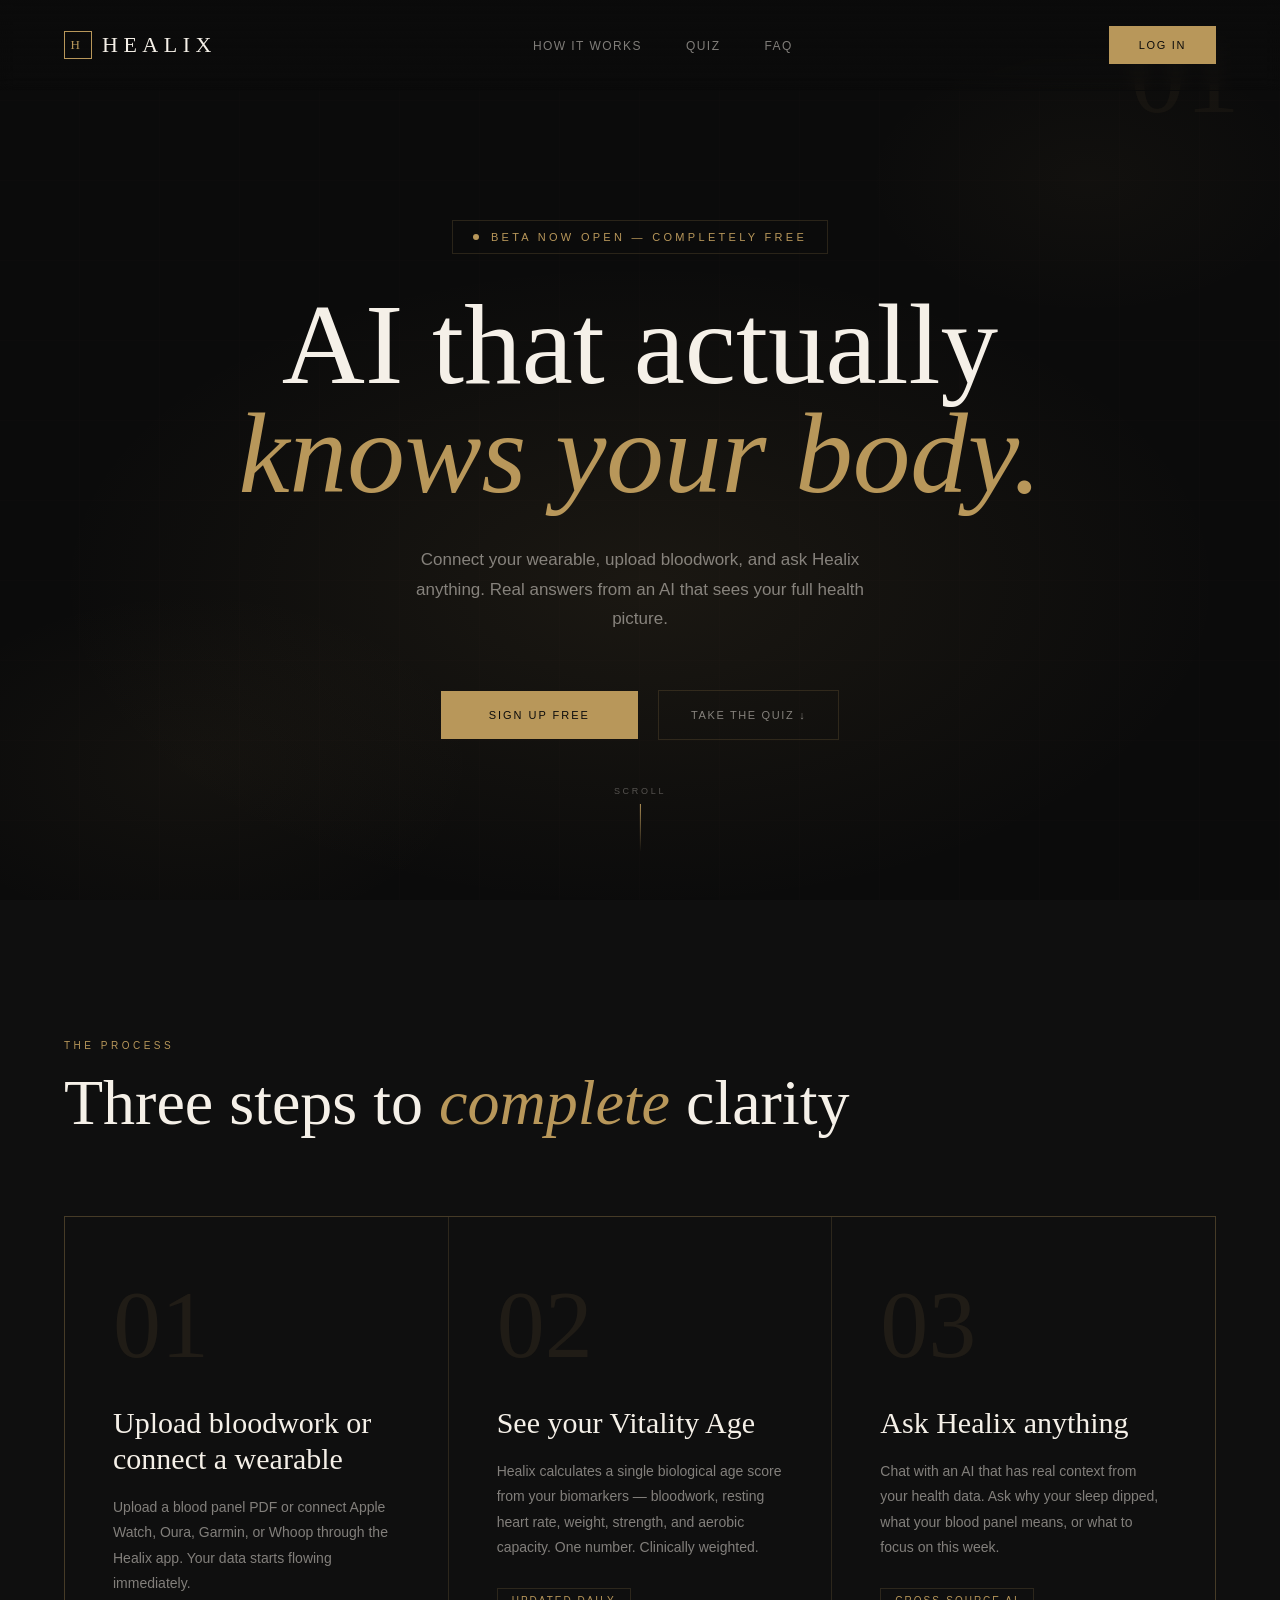
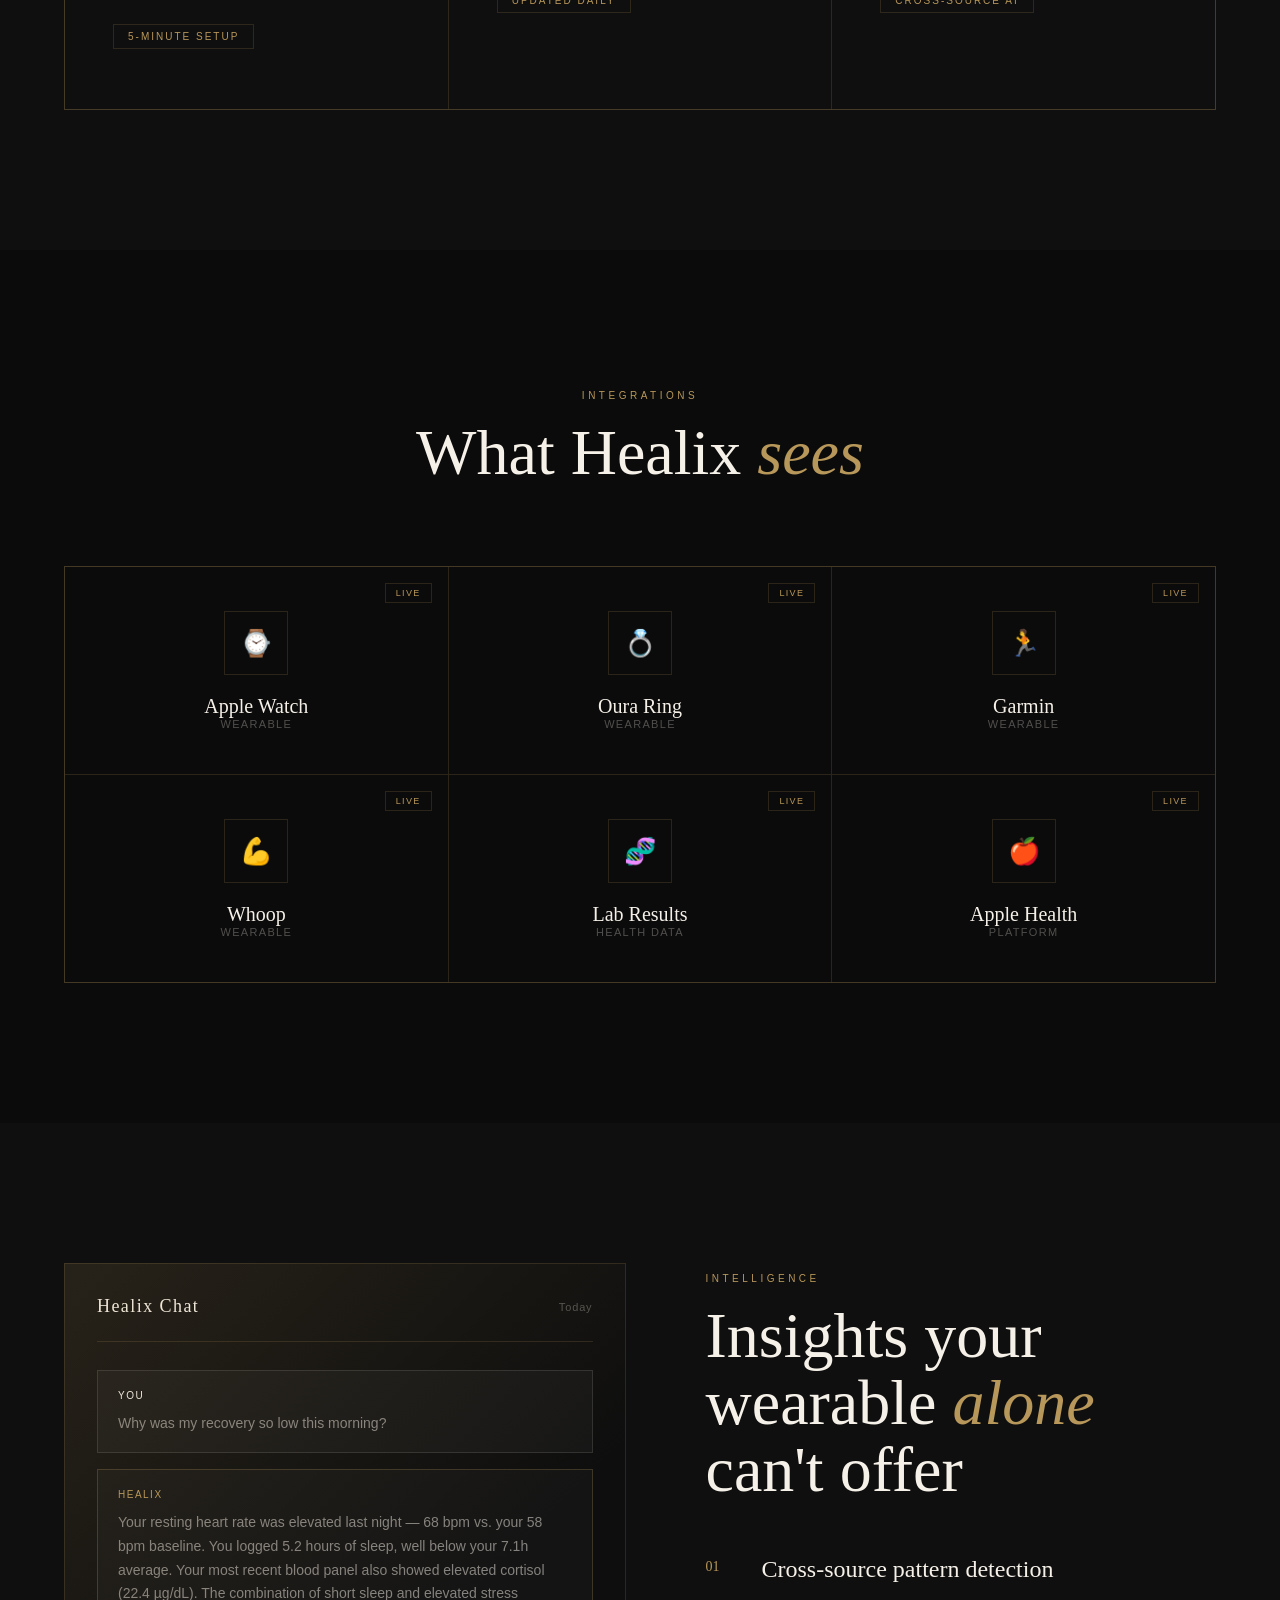
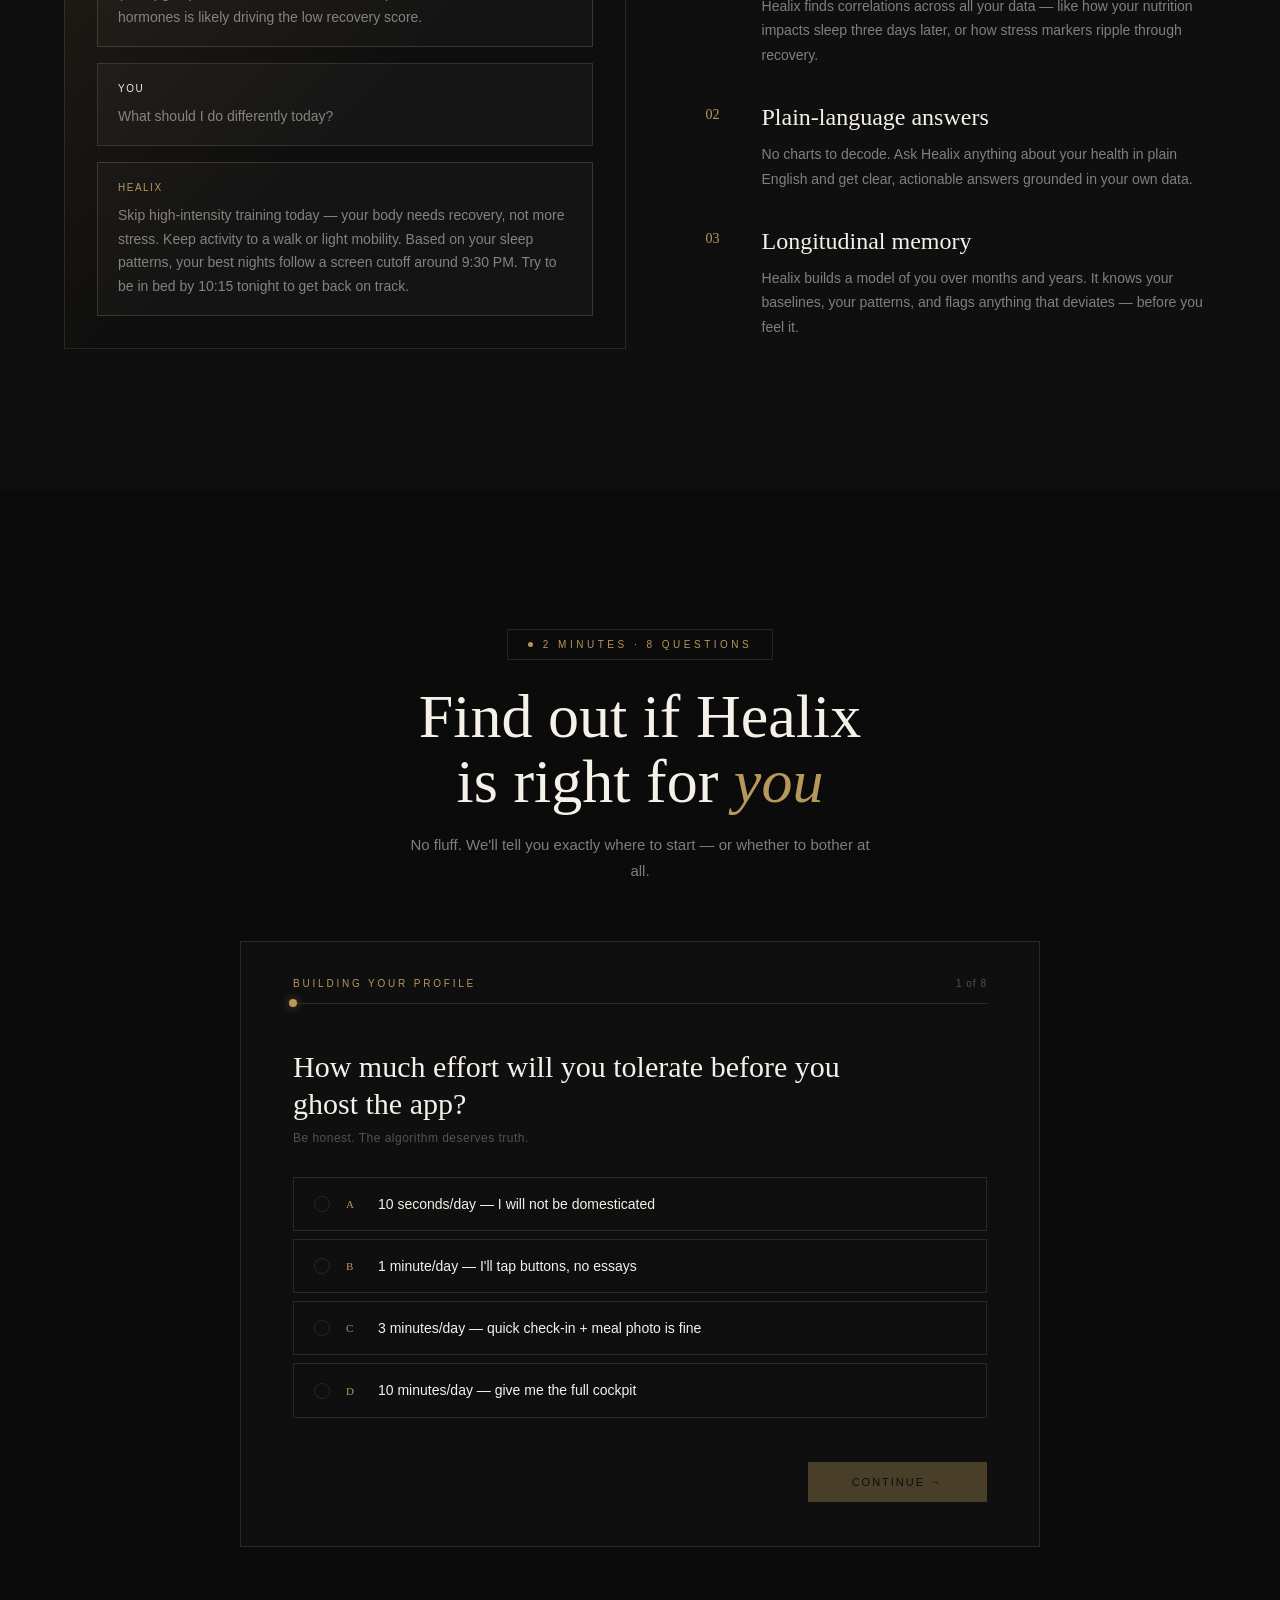
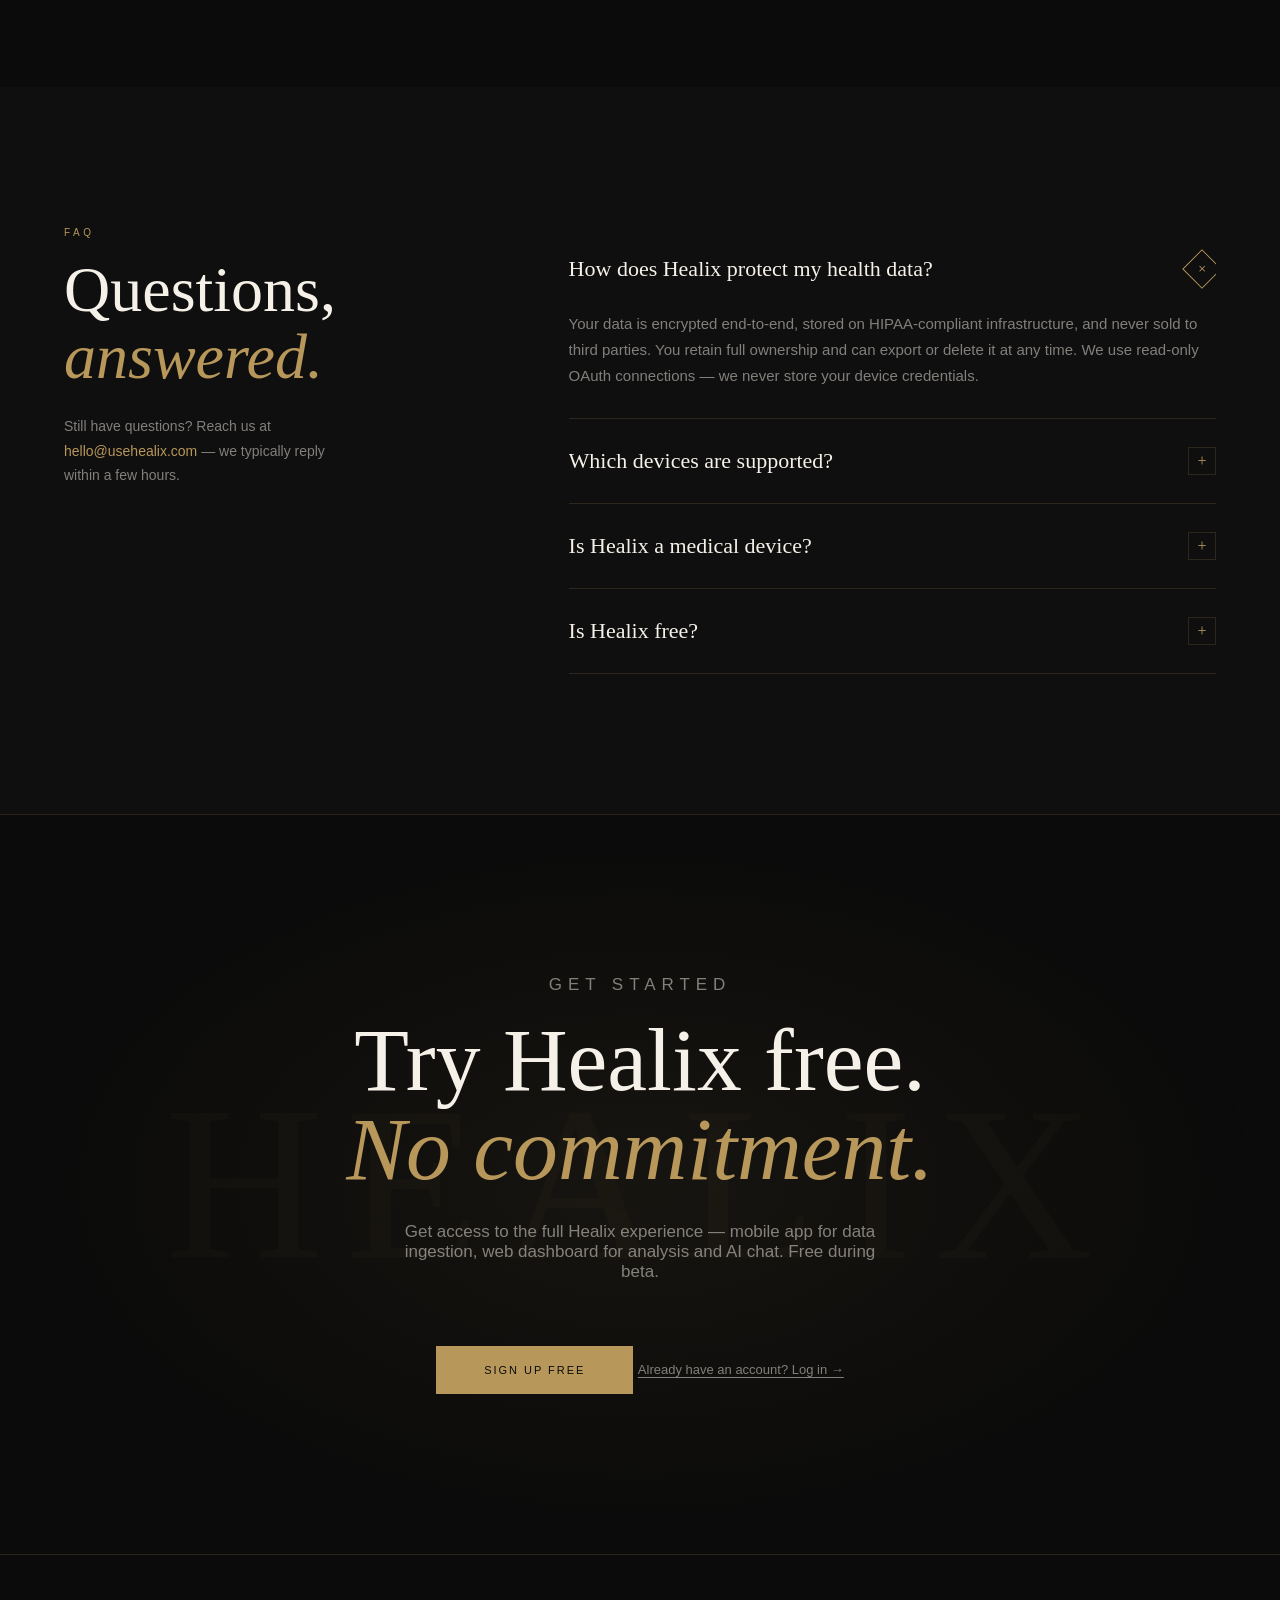
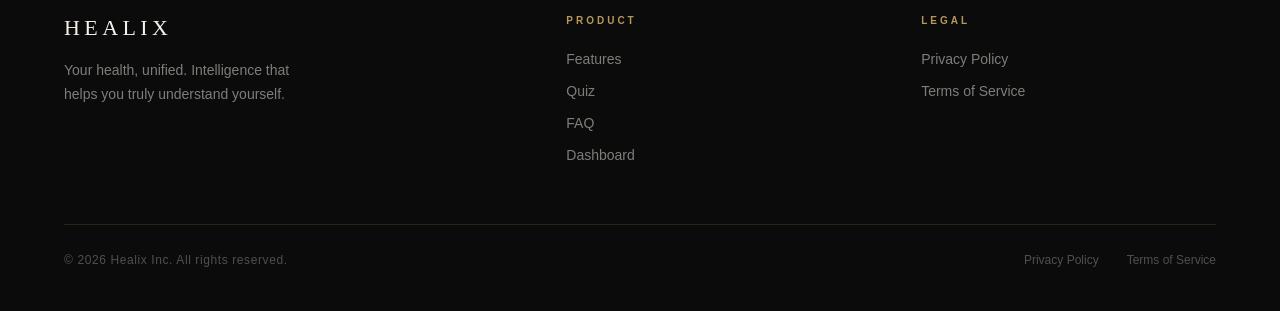
==== index.html @ 58780b15 "Add SEO infrastructure: meta tags, robots.txt, sitemap, structured data - robots.txt: allow public p" ====
<!DOCTYPE html>
<html lang="en">
<head>
<meta charset="UTF-8">
<meta name="viewport" content="width=device-width, initial-scale=1.0">
<meta http-equiv="Content-Security-Policy" content="default-src 'self'; script-src 'self' 'unsafe-inline'; style-src 'self' 'unsafe-inline' https://fonts.googleapis.com; font-src https://fonts.gstatic.com; connect-src https://mfjfcfuwjbhqgqmtmhwe.supabase.co https://nuihvxluxdpdjgkvtdih.supabase.co http://127.0.0.1:54321; img-src 'self' data:; frame-ancestors 'none';">
<title>Healix — Your Health, Unified</title>
<meta name="description" content="Healix connects your wearable data, bloodwork, meals, and fitness tests into one AI-powered dashboard. Track your biological age and get personalized health insights.">
<link rel="canonical" href="https://usehealix.com/">
<meta property="og:title" content="Healix — Your Health, Unified">
<meta property="og:description" content="Connect wearables, bloodwork, meals, and fitness into one AI-powered health dashboard. Track your biological age with Vitality Age.">
<meta property="og:url" content="https://usehealix.com/">
<meta property="og:type" content="website">
<meta property="og:site_name" content="Healix">
<meta name="twitter:card" content="summary_large_image">
<meta name="twitter:title" content="Healix — Your Health, Unified">
<meta name="twitter:description" content="Connect wearables, bloodwork, meals, and fitness into one AI-powered health dashboard.">
<meta name="theme-color" content="#B8975A">
<script type="application/ld+json">
{"@context":"https://schema.org","@type":"SoftwareApplication","name":"Healix","url":"https://usehealix.com","applicationCategory":"HealthApplication","description":"Health intelligence platform that connects wearable data, bloodwork, and meal logs into a unified AI-powered dashboard.","operatingSystem":"Web","offers":{"@type":"Offer","price":"0","priceCurrency":"USD"}}
</script>
<link href="https://fonts.googleapis.com/css2?family=Cormorant+Garamond:ital,wght@0,300;0,400;0,600;1,300;1,400;1,600&family=DM+Sans:opsz,wght@9..40,300;9..40,400;9..40,500&display=swap" rel="stylesheet">
<link rel="stylesheet" href="theme.css">
<style>
html { scroll-behavior: smooth; }
body { font-family: var(--B); background: var(--dark); color: var(--cream); overflow-x: hidden; }


nav {
  position: fixed; top: 0; left: 0; right: 0; z-index: 500;
  display: flex; align-items: center; justify-content: space-between;
  padding: 26px 64px;
  background: linear-gradient(to bottom, rgba(11,11,11,.97), transparent);
  backdrop-filter: blur(8px);
  border-bottom: 1px solid transparent;
  transition: border-color .4s;
}
nav.s { border-bottom-color: var(--gold-border); }
.logo {
  font-family: var(--F); font-size: 22px; font-weight: 300; letter-spacing: .25em;
  color: var(--cream); text-decoration: none; display: flex; align-items: center; gap: 10px;
}
.logo-mark { width: 28px; height: 28px; border: 1px solid var(--gold); display: grid; place-items: center; font-size: 13px; color: var(--gold); }
.nav-links { display: flex; gap: 44px; list-style: none; }
.nav-links a { font-size: 12px; letter-spacing: .12em; color: var(--cream-dim); text-decoration: none; text-transform: uppercase; transition: color .3s; position: relative; }
.nav-links a::after { content: ''; position: absolute; bottom: -4px; left: 0; right: 0; height: 1px; background: var(--gold); transform: scaleX(0); transition: transform .3s; transform-origin: left; }
.nav-links a:hover { color: var(--cream); }
.nav-links a:hover::after { transform: scaleX(1); }
.nav-cta { font-size: 11px; font-weight: 500; letter-spacing: .15em; text-transform: uppercase; color: var(--dark); background: var(--gold); padding: 13px 30px; border: none; cursor: pointer; transition: background .3s, transform .2s; text-decoration: none; }
.nav-cta:hover { background: var(--gold-light); transform: translateY(-1px); }
.nav-login { font-size: 11px; font-weight: 400; letter-spacing: .15em; text-transform: uppercase; color: var(--cream-dim); text-decoration: none; padding: 13px 20px; transition: color .3s; }
.nav-login:hover { color: var(--cream); }

/* HERO */
.hero { min-height: 100vh; display: grid; place-items: center; text-align: center; padding: 160px 60px 100px; position: relative; overflow: hidden; }
.hbg { position: absolute; inset: 0;
  background: radial-gradient(ellipse 70% 55% at 50% 65%, rgba(184,151,90,.09), transparent 65%),
    radial-gradient(ellipse 40% 35% at 15% 85%, rgba(184,151,90,.05), transparent 55%),
    radial-gradient(ellipse 35% 30% at 85% 20%, rgba(184,151,90,.04), transparent 50%); }
.hlines { position: absolute; inset: 0; opacity: .025;
  background: repeating-linear-gradient(0deg, transparent, transparent 79px, var(--gold) 80px),
    repeating-linear-gradient(90deg, transparent, transparent 79px, var(--gold) 80px); }
.hero-content { position: relative; z-index: 2; }
.eyebrow { display: inline-flex; align-items: center; gap: 12px; font-size: 11px; letter-spacing: .3em; text-transform: uppercase; color: var(--gold); margin-bottom: 36px; border: 1px solid var(--gold-border); padding: 10px 20px; opacity: 0; animation: fU .7s .1s forwards; }
.dot { width: 6px; height: 6px; border-radius: 50%; background: var(--gold); animation: lp 2s infinite; }
@keyframes lp { 0%,100% { box-shadow: 0 0 0 0 rgba(184,151,90,.6); } 50% { box-shadow: 0 0 0 5px rgba(184,151,90,0); } }
.hero h1 { font-family: var(--F); font-size: clamp(56px,9vw,116px); font-weight: 300; line-height: .95; margin-bottom: 36px; opacity: 0; animation: fU .9s .25s forwards; }
.hero h1 em { font-style: italic; color: var(--gold); }
.hero-sub { font-size: 17px; font-weight: 300; line-height: 1.75; color: var(--cream-dim); max-width: 500px; margin: 0 auto 56px; opacity: 0; animation: fU .9s .45s forwards; }
.hero-acts { display: flex; gap: 20px; align-items: center; justify-content: center; opacity: 0; animation: fU .9s .6s forwards; }
.btn-p { font-size: 11px; font-weight: 500; letter-spacing: .18em; text-transform: uppercase; background: var(--gold); color: var(--dark); padding: 18px 48px; border: none; cursor: pointer; transition: all .3s; text-decoration: none; }
.btn-p:hover { background: var(--gold-light); transform: translateY(-2px); box-shadow: 0 12px 40px var(--gold-glow); }
.btn-g { font-size: 11px; letter-spacing: .15em; text-transform: uppercase; color: var(--cream-dim); background: none; padding: 18px 32px; border: 1px solid var(--gold-border); cursor: pointer; transition: all .3s; text-decoration: none; }
.btn-g:hover { color: var(--cream); border-color: var(--neutral); }
.scroll-hint { position: absolute; bottom: 48px; left: 50%; transform: translateX(-50%); display: flex; flex-direction: column; align-items: center; gap: 8px; opacity: 0; animation: fadeIn 1s 1.4s forwards; }
.scroll-line { width: 1px; height: 48px; background: linear-gradient(to bottom, var(--gold), transparent); animation: sd 2s 1.5s infinite; }
.scroll-lbl { font-size: 9px; letter-spacing: .3em; text-transform: uppercase; color: var(--muted); }
@keyframes sd { 0% { transform: scaleY(0); transform-origin: top; } 50% { transform: scaleY(1); transform-origin: top; } 51% { transform: scaleY(1); transform-origin: bottom; } 100% { transform: scaleY(0); transform-origin: bottom; } }

/* SHARED */
.wrap { max-width: 1160px; margin: 0 auto; }
.sl { font-size: 10px; letter-spacing: .35em; text-transform: uppercase; color: var(--gold); margin-bottom: 18px; }
.st { font-family: var(--F); font-size: clamp(36px,5vw,66px); font-weight: 300; line-height: 1.05; }
.st em { font-style: italic; color: var(--gold); }

/* HOW */
.how { padding: 140px 64px; background: var(--dark-2); }
.steps { display: grid; grid-template-columns: repeat(3,1fr); gap: 1px; background: var(--gold-border); border: 1px solid var(--gold-border); margin-top: 80px; }
.sc { background: var(--dark-2); padding: 60px 48px; position: relative; overflow: hidden; transition: background .4s; }
.sc:hover { background: var(--dark-3); }
.sc::after { content: ''; position: absolute; inset: 0; background: linear-gradient(135deg, var(--gold-faint), transparent); opacity: 0; transition: opacity .4s; }
.sc:hover::after { opacity: 1; }
.si { font-family: var(--F); font-size: 96px; font-weight: 300; color: rgba(184,151,90,.1); line-height: 1; margin-bottom: 32px; }
.sc h3 { font-family: var(--F); font-size: 30px; font-weight: 400; margin-bottom: 18px; line-height: 1.2; }
.sc p { font-size: 14px; line-height: 1.8; color: var(--cream-dim); }
.sc-tag { display: inline-block; margin-top: 28px; font-size: 10px; letter-spacing: .2em; text-transform: uppercase; color: var(--gold); border: 1px solid var(--gold-border); padding: 6px 14px; }

/* INTEGRATIONS */
.integ { padding: 140px 64px; }
.integ-head { text-align: center; margin-bottom: 80px; }
.integ-grid { display: grid; grid-template-columns: repeat(3,1fr); gap: 1px; background: var(--gold-border); border: 1px solid var(--gold-border); }
.ic { background: var(--dark); padding: 44px 36px; display: flex; flex-direction: column; align-items: center; gap: 20px; text-align: center; transition: background .35s; position: relative; }
.ic:hover { background: var(--dark-3); }
.ic-icon { width: 64px; height: 64px; border: 1px solid var(--gold-border); display: grid; place-items: center; font-size: 26px; transition: border-color .3s, background .3s; }
.ic:hover .ic-icon { border-color: var(--gold); background: var(--gold-faint); }
.ic-name { font-family: var(--F); font-size: 20px; font-weight: 400; }
.ic-type { font-size: 11px; letter-spacing: .12em; text-transform: uppercase; color: var(--muted); }
.ic-badge { position: absolute; top: 16px; right: 16px; font-size: 9px; letter-spacing: .15em; text-transform: uppercase; padding: 4px 10px; border: 1px solid var(--gold-border); color: var(--gold); }

/* INSIGHTS */
.ins { padding: 140px 64px; background: var(--dark-2); }
.ins-layout { display: grid; grid-template-columns: 1.1fr 1fr; gap: 80px; align-items: center; }
.mockup { background: #0E0E0E; border: 1px solid var(--gold-border); padding: 32px; position: relative; }
.mockup::before { content: ''; position: absolute; inset: -1px; background: linear-gradient(135deg, rgba(184,151,90,.15), transparent 60%); pointer-events: none; }
.m-top { display: flex; align-items: center; justify-content: space-between; padding-bottom: 24px; border-bottom: 1px solid var(--gold-border); margin-bottom: 28px; }
.m-title { font-family: var(--F); font-size: 18px; font-weight: 300; letter-spacing: .08em; }
.m-date { font-size: 11px; color: var(--muted); letter-spacing: .08em; }

/* Chat preview styles */
.chat-preview { display: flex; flex-direction: column; gap: 16px; }
.chat-preview-msg { padding: 16px 20px; font-size: 14px; line-height: 1.7; color: var(--cream-dim); border: 1px solid var(--gold-border); }
.chat-preview-user { background: rgba(255,255,255,.03); border-color: rgba(245,240,232,.12); }
.chat-preview-user .chat-preview-label { font-size: 10px; letter-spacing: .15em; text-transform: uppercase; color: var(--cream); margin-bottom: 8px; font-weight: 500; }
.chat-preview-ai { background: var(--dark-3); border-color: rgba(184,151,90,.25); }
.chat-preview-ai .chat-preview-label { font-size: 10px; letter-spacing: .15em; text-transform: uppercase; color: var(--gold); margin-bottom: 8px; font-weight: 500; }

.feats { margin-top: 52px; display: flex; flex-direction: column; gap: 36px; }
.feat { display: flex; gap: 28px; }
.feat-n { font-family: var(--F); font-size: 14px; color: var(--gold); padding-top: 4px; flex-shrink: 0; width: 28px; }
.feat h4 { font-family: var(--F); font-size: 24px; font-weight: 400; margin-bottom: 10px; line-height: 1.2; }
.feat p { font-size: 14px; line-height: 1.75; color: var(--cream-dim); }

/* FAQ */
.faq { padding: 140px 64px; background: var(--dark-2); }
.faq-layout { display: grid; grid-template-columns: 1fr 1.6fr; gap: 100px; align-items: start; }
.faq-sticky { position: sticky; top: 120px; }
.faq-list { display: flex; flex-direction: column; }
.fi { border-bottom: 1px solid var(--gold-border); overflow: hidden; }
.fq { width: 100%; background: none; border: none; padding: 28px 0; display: flex; align-items: center; justify-content: space-between; gap: 20px; font-family: var(--F); font-size: 22px; font-weight: 400; color: var(--cream); text-align: left; cursor: pointer; transition: color .3s; }
.fq:hover { color: var(--gold-light); }
.ficon { width: 28px; height: 28px; border: 1px solid var(--gold-border); display: grid; place-items: center; font-size: 16px; color: var(--gold); flex-shrink: 0; transition: transform .35s, border-color .3s; }
.fi.open .ficon { transform: rotate(45deg); border-color: var(--gold); }
.fa { max-height: 0; overflow: hidden; transition: max-height .4s ease, padding .3s; font-size: 15px; line-height: 1.75; color: var(--cream-dim); }
.fi.open .fa { max-height: 300px; padding-bottom: 28px; }

/* CTA */
.cta { padding: 160px 64px; text-align: center; position: relative; overflow: hidden; border-top: 1px solid var(--gold-border); }
.cta::before { content: ''; position: absolute; inset: 0; background: radial-gradient(ellipse 70% 70% at 50% 50%, rgba(184,151,90,.07), transparent 70%); }
.cta::after { content: 'HEALIX'; position: absolute; top: 50%; left: 50%; transform: translate(-50%,-50%); font-family: var(--F); font-size: 220px; font-weight: 300; color: rgba(184,151,90,.03); letter-spacing: .1em; pointer-events: none; white-space: nowrap; }
.cta-in { position: relative; z-index: 1; }
.cta h2 { font-family: var(--F); font-size: clamp(48px,7vw,96px); font-weight: 300; line-height: 1.0; margin-bottom: 28px; }
.cta h2 em { font-style: italic; color: var(--gold); }
.cta p { font-size: 17px; color: var(--cream-dim); margin-bottom: 56px; max-width: 480px; margin-left: auto; margin-right: auto; }
.cta-in input { flex: 1; padding: 18px 24px; background: rgba(255,255,255,.05); border: 1px solid var(--gold-border); border-right: none; color: var(--cream); font-family: var(--B); font-size: 14px; outline: none; transition: border-color .3s; }
.cta-in input::placeholder { color: var(--muted); }
.cta-in input:focus { border-color: var(--gold); }
.cta-secondary { display: inline-block; margin-top: 24px; font-size: 13px; color: var(--cream-dim); text-decoration: underline; text-underline-offset: 3px; transition: color .3s; }
.cta-secondary:hover { color: var(--cream); }

/* FOOTER */
footer { border-top: 1px solid var(--gold-border); padding: 60px 64px 44px; }
.ft { display: grid; grid-template-columns: 1.5fr 1fr 1fr; gap: 60px; margin-bottom: 60px; }
.fb-logo { font-family: var(--F); font-size: 22px; font-weight: 300; letter-spacing: .2em; color: var(--cream); margin-bottom: 18px; }
.fb-tag { font-size: 14px; color: var(--cream-dim); line-height: 1.7; max-width: 240px; }
.fc h5 { font-size: 10px; letter-spacing: .3em; text-transform: uppercase; color: var(--gold); margin-bottom: 24px; }
.fc ul { list-style: none; display: flex; flex-direction: column; gap: 14px; }
.fc a { font-size: 14px; color: var(--cream-dim); text-decoration: none; transition: color .3s; }
.fc a:hover { color: var(--cream); }
.fb-bot { display: flex; justify-content: space-between; align-items: center; border-top: 1px solid var(--gold-border); padding-top: 28px; }
.fb-copy { font-size: 12px; color: var(--muted); letter-spacing: .05em; }
.fb-legal { display: flex; gap: 28px; }
.fb-legal a { font-size: 12px; color: var(--muted); text-decoration: none; transition: color .3s; }
.fb-legal a:hover { color: var(--cream-dim); }

/* ANIMATIONS */
@keyframes fU { from { opacity: 0; transform: translateY(28px); } to { opacity: 1; transform: translateY(0); } }
@keyframes fadeIn { from { opacity: 0; } to { opacity: 1; } }
.reveal { opacity: 1; transform: translateY(0); transition: opacity .85s cubic-bezier(.16,1,.3,1), transform .85s cubic-bezier(.16,1,.3,1); }
.reveal.v { opacity: 1; transform: translateY(0); }
.d1 { transition-delay: .1s; }
.d2 { transition-delay: .2s; }
.d3 { transition-delay: .3s; }

/* QUIZ */
#healix-quiz { width: 100%; font-family: var(--B); }
.hq-header { text-align: center; margin-bottom: 56px; }
.hq-eyebrow { display: inline-flex; align-items: center; gap: 10px; font-size: 10px; letter-spacing: .35em; text-transform: uppercase; color: var(--gold); border: 1px solid var(--gold-border); padding: 9px 20px; margin-bottom: 24px; }
.hq-dot { width: 5px; height: 5px; border-radius: 50%; background: var(--gold); animation: hqdot 2s infinite; }
@keyframes hqdot { 0%,100% { box-shadow: 0 0 0 0 rgba(184,151,90,.6); } 50% { box-shadow: 0 0 0 5px rgba(184,151,90,0); } }
.hq-title { font-family: var(--F); font-size: clamp(36px,5.5vw,62px); font-weight: 300; line-height: 1.05; margin-bottom: 18px; }
.hq-title em { font-style: italic; color: var(--gold); }
.hq-sub { font-size: 15px; font-weight: 300; line-height: 1.75; color: var(--cream-dim); max-width: 460px; margin: 0 auto; }
.hq-card { background: var(--dark-2); border: 1px solid var(--gold-border); }
.hq-card::before { display: none; }
.hq-progress-wrap { padding: 36px 52px 0; position: relative; z-index: 10; }
.hq-progress-meta { display: flex; justify-content: space-between; margin-bottom: 14px; }
.hq-progress-label { font-size: 10px; letter-spacing: .28em; text-transform: uppercase; color: var(--gold); }
.hq-progress-frac { font-size: 10px; letter-spacing: .1em; color: var(--muted); font-variant-numeric: tabular-nums; }
.hq-bar-track { height: 1px; background: var(--gold-border); position: relative; }
.hq-bar-fill { position: absolute; top: 0; left: 0; bottom: 0; background: linear-gradient(to right, var(--gold), var(--gold-light)); transition: width .5s cubic-bezier(.4,0,.2,1); width: 0%; }
.hq-bar-pip { position: absolute; top: 50%; width: 8px; height: 8px; border-radius: 50%; background: var(--gold); transform: translate(-50%,-50%); transition: left .5s cubic-bezier(.4,0,.2,1); left: 0%; box-shadow: 0 0 10px rgba(184,151,90,.55); }
.hq-pane { display: none; padding: 44px 52px 36px; }
.hq-pane.hq-active { display: block; }
.hq-pane.hq-visible { opacity: 1; transform: translateX(0); }
.hq-q-ghost { position: absolute; top: 20px; right: 40px; font-family: var(--F); font-size: 110px; font-weight: 300; color: rgba(184,151,90,.055); line-height: 1; pointer-events: none; user-select: none; }
.hq-q-text { font-family: var(--F); font-size: clamp(22px,3.2vw,30px); font-weight: 300; line-height: 1.25; margin-bottom: 8px; padding-right: 80px; }
.hq-q-hint { font-size: 12px; color: var(--muted); letter-spacing: .04em; margin-bottom: 32px; }
.hq-choices { display: flex; flex-direction: column; gap: 8px; }
.hq-choice { background: none; border: 1px solid var(--gold-border); color: var(--cream); font-family: var(--B); padding: 16px 20px; cursor: pointer; text-align: left; transition: border-color .22s, background .22s, transform .18s; display: flex; align-items: center; gap: 16px; width: 100%; position: relative; z-index: 10; }
.hq-choice:hover { border-color: rgba(184,151,90,.45); background: var(--gold-faint); transform: translateX(3px); }
.hq-choice.hq-sel { border-color: var(--gold); background: rgba(184,151,90,.11); }
.hq-choice.hq-sel .hq-bullet { background: var(--gold); border-color: var(--gold); }
.hq-choice.hq-sel .hq-bullet::after { opacity: 1; }
.hq-bullet { width: 16px; height: 16px; border: 1px solid var(--gold-border); border-radius: 50%; flex-shrink: 0; position: relative; transition: background .2s, border-color .2s; }
.hq-bullet::after { content: ''; position: absolute; inset: 3px; border-radius: 50%; background: var(--dark-2); opacity: 0; transition: opacity .2s; }
.hq-choice-key { font-size: 11px; letter-spacing: .12em; color: var(--gold); flex-shrink: 0; width: 16px; font-family: var(--F); }
.hq-choice-text { font-size: 14px; line-height: 1.45; }
.hq-choices-multi { display: grid; grid-template-columns: 1fr 1fr; gap: 8px; }
.hq-choice-multi { background: none; border: 1px solid var(--gold-border); color: var(--cream); font-family: var(--B); padding: 15px 18px; cursor: pointer; text-align: left; transition: border-color .22s, background .22s; display: flex; align-items: center; gap: 12px; width: 100%; position: relative; z-index: 10; }
.hq-choice-multi:hover { border-color: rgba(184,151,90,.45); background: var(--gold-faint); }
.hq-choice-multi.hq-sel { border-color: var(--gold); background: rgba(184,151,90,.11); }
.hq-choice-multi.hq-sel .hq-checkbox { background: var(--gold); border-color: var(--gold); }
.hq-choice-multi.hq-sel .hq-checkbox::after { opacity: 1; }
.hq-checkbox { width: 15px; height: 15px; border: 1px solid var(--gold-border); flex-shrink: 0; position: relative; transition: background .2s, border-color .2s; }
.hq-checkbox::after { content: '✓'; position: absolute; inset: 0; display: grid; place-items: center; font-size: 9px; color: var(--dark); opacity: 0; transition: opacity .2s; }
.hq-choice-multi-text { font-size: 13px; line-height: 1.4; }
.hq-nav { display: flex; align-items: center; justify-content: space-between; padding: 8px 52px 44px; position: relative; z-index: 10; }
.hq-btn-back { background: none; border: 1px solid var(--gold-border); color: var(--muted); font-family: var(--B); font-size: 11px; letter-spacing: .15em; text-transform: uppercase; padding: 12px 24px; cursor: pointer; transition: border-color .22s, color .22s; }
.hq-btn-back:hover { border-color: rgba(245,240,232,.3); color: var(--cream-dim); }
.hq-btn-back:disabled { opacity: 0; pointer-events: none; }
.hq-btn-next { background: var(--gold); border: none; color: var(--dark); font-family: var(--B); font-size: 11px; font-weight: 500; letter-spacing: .18em; text-transform: uppercase; padding: 14px 44px; cursor: pointer; transition: background .22s, transform .18s, box-shadow .22s, opacity .22s; opacity: .35; }
.hq-btn-next.hq-ready { opacity: 1; }
.hq-btn-next.hq-ready:hover { background: var(--gold-light); transform: translateY(-1px); box-shadow: 0 10px 32px rgba(184,151,90,.28); }
#hq-result { display: none; padding: 56px 52px 60px; position: relative; z-index: 2; animation: hqfadeup .55s ease forwards; }
@keyframes hqfadeup { from { opacity:0; transform:translateY(20px); } to { opacity:1; transform:translateY(0); } }
.hq-result-tag { font-size: 10px; letter-spacing: .35em; text-transform: uppercase; color: var(--gold); display: block; margin-bottom: 28px; }
.hq-plan-badge { display: inline-flex; align-items: center; gap: 10px; border: 1px solid var(--gold-border); padding: 10px 22px; margin-bottom: 32px; }
.hq-plan-badge-dot { width: 6px; height: 6px; border-radius: 50%; background: var(--gold); }
.hq-plan-badge-text { font-size: 11px; letter-spacing: .2em; text-transform: uppercase; color: var(--gold); }
.hq-summary-title { font-family: var(--F); font-size: clamp(28px,4vw,44px); font-weight: 300; line-height: 1.1; margin-bottom: 20px; }
.hq-summary-title em { font-style: italic; color: var(--gold); }
.hq-summary-body { font-size: 15px; line-height: 1.85; color: var(--cream-dim); max-width: 580px; margin-bottom: 40px; }
.hq-summary-body strong { color: var(--cream); font-weight: 500; }
.hq-chips { display: flex; flex-wrap: wrap; gap: 8px; margin-bottom: 44px; }
.hq-chip { font-size: 11px; letter-spacing: .1em; text-transform: uppercase; border: 1px solid var(--gold-border); padding: 7px 14px; color: var(--cream-dim); }
.hq-chip span { color: var(--gold); margin-right: 6px; }
.hq-divider { border: none; border-top: 1px solid var(--gold-border); margin-bottom: 40px; }
.hq-rec { background: var(--dark-3); border: 1px solid var(--gold-border); padding: 36px 40px; margin-bottom: 12px; }
.hq-rec.hq-rec-featured { border-color: var(--gold); }
.hq-rec-tier { font-size: 10px; letter-spacing: .3em; text-transform: uppercase; color: var(--gold); margin-bottom: 10px; }
.hq-rec-headline { font-family: var(--F); font-size: 26px; font-weight: 300; margin-bottom: 10px; line-height: 1.2; }
.hq-rec-desc { font-size: 14px; line-height: 1.75; color: var(--cream-dim); margin-bottom: 28px; }
.hq-cta-btn { display: block; text-align: center; background: var(--gold); color: var(--dark); font-family: var(--B); font-size: 11px; font-weight: 500; letter-spacing: .18em; text-transform: uppercase; padding: 17px 52px; text-decoration: none; border: none; cursor: pointer; transition: background .22s, transform .18s, box-shadow .22s; }
.hq-cta-btn:hover { background: var(--gold-light); transform: translateY(-1px); box-shadow: 0 10px 36px var(--gold-glow); }
.hq-result-actions { margin-top: 32px; display: flex; flex-direction: column; align-items: center; gap: 16px; }
.hq-retry-btn { background: none; border: none; font-family: var(--B); font-size: 12px; color: var(--muted); text-decoration: underline; text-underline-offset: 3px; cursor: pointer; transition: color .2s; }
.hq-retry-btn:hover { color: var(--cream-dim); }
.quiz-section { padding: 140px 64px; background: var(--dark); }
.quiz-section .wrap { max-width: 800px; }
@media (max-width: 768px) {
  /* NAV */
  nav { padding: 20px 24px; }
  .nav-links { display: none; }

  /* HERO */
  .hero { padding: 120px 24px 80px; }

  /* HOW */
  .how { padding: 80px 24px; }
  .steps { grid-template-columns: 1fr; }
  .sc { padding: 40px 28px; }

  /* INTEGRATIONS */
  .integ { padding: 80px 24px; }
  .integ-grid { grid-template-columns: 1fr 1fr; }
  .ic { padding: 28px 20px; }

  /* INSIGHTS */
  .ins { padding: 80px 24px; }
  .ins-layout { grid-template-columns: 1fr; gap: 48px; }

  /* FAQ */
  .faq { padding: 80px 24px; }
  .faq-layout { grid-template-columns: 1fr; gap: 48px; }
  .faq-sticky { position: static; }

  /* CTA */
  .cta { padding: 100px 24px; }
  .cta-in input { border-right: 1px solid var(--gold-border); border-bottom: none; }
  .cta::after { font-size: 80px; }

  /* FOOTER */
  footer { padding: 48px 24px 32px; }
  .ft { grid-template-columns: 1fr; gap: 36px; }
  .fb-bot { flex-direction: column; gap: 16px; text-align: center; }
  .fb-legal { flex-wrap: wrap; justify-content: center; }

  /* QUIZ */
  .quiz-section { padding: 80px 24px; }
  .hq-progress-wrap, .hq-pane, .hq-nav, #hq-result { padding-left: 24px; padding-right: 24px; }
  .hq-choices-multi { grid-template-columns: 1fr; }
  .hq-q-text { padding-right: 0; }
  .hq-q-ghost { display: none; }
  .hq-rec { padding: 28px 24px; }
}

@media (max-width: 400px) {
  .integ-grid { grid-template-columns: 1fr; }
}
</style>
</head>
<body>


<nav id="nav">
  <a href="#" class="logo"><div class="logo-mark">H</div>HEALIX</a>
  <ul class="nav-links">
    <li><a href="#how">How it works</a></li>
    <li><a href="#quiz">Quiz</a></li>
    <li><a href="#faq">FAQ</a></li>
  </ul>
  <a href="login.html" class="nav-cta">Log In</a>
</nav>

<!-- HERO -->
<section class="hero">
  <div class="hbg"></div>
  <div class="hlines"></div>
  <div class="hero-content">
    <div class="eyebrow"><span class="dot"></span> Beta now open — completely free</div>
    <h1>AI that actually<br><em>knows your body.</em></h1>
    <p class="hero-sub">Connect your wearable, upload bloodwork, and ask Healix anything. Real answers from an AI that sees your full health picture.</p>
    <div class="hero-acts">
      <a href="signup.html" class="btn-p">Sign Up Free</a>
      <a href="#quiz" class="btn-g">Take the Quiz ↓</a>
    </div>
  </div>
  <div class="scroll-hint">
    <div class="scroll-lbl">Scroll</div>
    <div class="scroll-line"></div>
  </div>
</section>

<!-- HOW -->
<section class="how" id="how">
  <div class="wrap">
    <div class="reveal">
      <p class="sl">The Process</p>
      <h2 class="st">Three steps to <em>complete</em> clarity</h2>
    </div>
    <div class="steps">
      <div class="sc reveal">
        <div class="si">01</div>
        <h3>Upload bloodwork or connect a wearable</h3>
        <p>Upload a blood panel PDF or connect Apple Watch, Oura, Garmin, or Whoop through the Healix app. Your data starts flowing immediately.</p>
        <span class="sc-tag">5-minute setup</span>
      </div>
      <div class="sc reveal d1">
        <div class="si">02</div>
        <h3>See your Vitality Age</h3>
        <p>Healix calculates a single biological age score from your biomarkers — bloodwork, resting heart rate, weight, strength, and aerobic capacity. One number. Clinically weighted.</p>
        <span class="sc-tag">Updated daily</span>
      </div>
      <div class="sc reveal d2">
        <div class="si">03</div>
        <h3>Ask Healix anything</h3>
        <p>Chat with an AI that has real context from your health data. Ask why your sleep dipped, what your blood panel means, or what to focus on this week.</p>
        <span class="sc-tag">Cross-source AI</span>
      </div>
    </div>
  </div>
</section>

<!-- INTEGRATIONS -->
<section class="integ" id="integ">
  <div class="wrap">
    <div class="integ-head reveal">
      <p class="sl">Integrations</p>
      <h2 class="st">What Healix <em>sees</em></h2>
    </div>
    <div class="integ-grid reveal">
      <div class="ic"><div class="ic-icon">⌚</div><div><div class="ic-name">Apple Watch</div><div class="ic-type">Wearable</div></div><div class="ic-badge">Live</div></div>
      <div class="ic"><div class="ic-icon">💍</div><div><div class="ic-name">Oura Ring</div><div class="ic-type">Wearable</div></div><div class="ic-badge">Live</div></div>
      <div class="ic"><div class="ic-icon">🏃</div><div><div class="ic-name">Garmin</div><div class="ic-type">Wearable</div></div><div class="ic-badge">Live</div></div>
      <div class="ic"><div class="ic-icon">💪</div><div><div class="ic-name">Whoop</div><div class="ic-type">Wearable</div></div><div class="ic-badge">Live</div></div>
      <div class="ic"><div class="ic-icon">🧬</div><div><div class="ic-name">Lab Results</div><div class="ic-type">Health data</div></div><div class="ic-badge">Live</div></div>
      <div class="ic"><div class="ic-icon">🍎</div><div><div class="ic-name">Apple Health</div><div class="ic-type">Platform</div></div><div class="ic-badge">Live</div></div>
    </div>
  </div>
</section>

<!-- INSIGHTS / AI CHAT PREVIEW -->
<section class="ins">
  <div class="wrap">
    <div class="ins-layout">
      <div class="mockup reveal">
        <div class="m-top">
          <div class="m-title">Healix Chat</div>
          <div class="m-date">Today</div>
        </div>
        <div class="chat-preview">
          <div class="chat-preview-msg chat-preview-user">
            <div class="chat-preview-label">You</div>
            Why was my recovery so low this morning?
          </div>
          <div class="chat-preview-msg chat-preview-ai">
            <div class="chat-preview-label">Healix</div>
            Your resting heart rate was elevated last night — 68 bpm vs. your 58 bpm baseline. You logged 5.2 hours of sleep, well below your 7.1h average. Your most recent blood panel also showed elevated cortisol (22.4 µg/dL). The combination of short sleep and elevated stress hormones is likely driving the low recovery score.
          </div>
          <div class="chat-preview-msg chat-preview-user">
            <div class="chat-preview-label">You</div>
            What should I do differently today?
          </div>
          <div class="chat-preview-msg chat-preview-ai">
            <div class="chat-preview-label">Healix</div>
            Skip high-intensity training today — your body needs recovery, not more stress. Keep activity to a walk or light mobility. Based on your sleep patterns, your best nights follow a screen cutoff around 9:30 PM. Try to be in bed by 10:15 tonight to get back on track.
          </div>
        </div>
      </div>
      <div class="reveal d1">
        <p class="sl">Intelligence</p>
        <h2 class="st">Insights your wearable <em>alone</em> can't offer</h2>
        <div class="feats">
          <div class="feat"><div class="feat-n">01</div><div><h4>Cross-source pattern detection</h4><p>Healix finds correlations across all your data — like how your nutrition impacts sleep three days later, or how stress markers ripple through recovery.</p></div></div>
          <div class="feat"><div class="feat-n">02</div><div><h4>Plain-language answers</h4><p>No charts to decode. Ask Healix anything about your health in plain English and get clear, actionable answers grounded in your own data.</p></div></div>
          <div class="feat"><div class="feat-n">03</div><div><h4>Longitudinal memory</h4><p>Healix builds a model of you over months and years. It knows your baselines, your patterns, and flags anything that deviates — before you feel it.</p></div></div>
        </div>
      </div>
    </div>
  </div>
</section>

<!-- QUIZ -->
<section class="quiz-section" id="quiz">
  <div class="wrap" style="margin:0 auto">
    <div id="healix-quiz">

      <div class="hq-header">
        <div class="hq-eyebrow"><span class="hq-dot"></span>2 minutes · 8 questions</div>
        <h2 class="hq-title">Find out if Healix<br>is right for <em>you</em></h2>
        <p class="hq-sub">No fluff. We'll tell you exactly where to start — or whether to bother at all.</p>
      </div>

      <div class="hq-card">

        <div class="hq-progress-wrap" id="hq-pw">
          <div class="hq-progress-meta">
            <span class="hq-progress-label">Building your profile</span>
            <span class="hq-progress-frac" id="hq-frac">1 of 8</span>
          </div>
          <div class="hq-bar-track">
            <div class="hq-bar-fill" id="hq-fill"></div>
            <div class="hq-bar-pip"  id="hq-pip"></div>
          </div>
        </div>

        <!-- Q1 -->
        <div class="hq-pane hq-active" id="hq-q0">
          <div class="hq-q-ghost">01</div>
          <p class="hq-q-text">How much effort will you tolerate before you ghost the app?</p>
          <p class="hq-q-hint">Be honest. The algorithm deserves truth.</p>
          <div class="hq-choices">
            <button class="hq-choice" data-val="1"><span class="hq-bullet"></span><span class="hq-choice-key">A</span><span class="hq-choice-text">10 seconds/day — I will not be domesticated</span></button>
            <button class="hq-choice" data-val="2"><span class="hq-bullet"></span><span class="hq-choice-key">B</span><span class="hq-choice-text">1 minute/day — I'll tap buttons, no essays</span></button>
            <button class="hq-choice" data-val="3"><span class="hq-bullet"></span><span class="hq-choice-key">C</span><span class="hq-choice-text">3 minutes/day — quick check-in + meal photo is fine</span></button>
            <button class="hq-choice" data-val="4"><span class="hq-bullet"></span><span class="hq-choice-key">D</span><span class="hq-choice-text">10 minutes/day — give me the full cockpit</span></button>
          </div>
        </div>

        <!-- Q2 -->
        <div class="hq-pane" id="hq-q1">
          <div class="hq-q-ghost">02</div>
          <p class="hq-q-text">When an app asks "did you drink / eat junk / skip the workout"… you usually:</p>
          <p class="hq-q-hint">Still no wrong answers. Mostly.</p>
          <div class="hq-choices">
            <button class="hq-choice" data-val="4"><span class="hq-bullet"></span><span class="hq-choice-key">A</span><span class="hq-choice-text">Confess immediately — the algorithm deserves truth</span></button>
            <button class="hq-choice" data-val="3"><span class="hq-bullet"></span><span class="hq-choice-key">B</span><span class="hq-choice-text">Tell the truth-ish — I round down to protect my ego</span></button>
            <button class="hq-choice" data-val="2" data-cap="free"><span class="hq-bullet"></span><span class="hq-choice-key">C</span><span class="hq-choice-text">Lie — I'm here for vibes, not consequences</span></button>
            <button class="hq-choice" data-val="1" data-cap="free"><span class="hq-bullet"></span><span class="hq-choice-key">D</span><span class="hq-choice-text">Skip the question — I refuse to be perceived</span></button>
          </div>
        </div>

        <!-- Q3 -->
        <div class="hq-pane" id="hq-q2">
          <div class="hq-q-ghost">03</div>
          <p class="hq-q-text">How often do you see a medical provider — doctor, labs, therapy, PT, etc.?</p>
          <p class="hq-q-hint">Any type of provider counts</p>
          <div class="hq-choices">
            <button class="hq-choice" data-val="1"><span class="hq-bullet"></span><span class="hq-choice-key">A</span><span class="hq-choice-text">Only if I'm dying</span></button>
            <button class="hq-choice" data-val="2"><span class="hq-bullet"></span><span class="hq-choice-key">B</span><span class="hq-choice-text">Once a year</span></button>
            <button class="hq-choice" data-val="3"><span class="hq-bullet"></span><span class="hq-choice-key">C</span><span class="hq-choice-text">2–4 times/year</span></button>
            <button class="hq-choice" data-val="4"><span class="hq-bullet"></span><span class="hq-choice-key">D</span><span class="hq-choice-text">Regularly — ongoing care or frequent check-ins</span></button>
          </div>
        </div>

        <!-- Q4 -->
        <div class="hq-pane" id="hq-q3">
          <div class="hq-q-ghost">04</div>
          <p class="hq-q-text">Your health knowledge level is:</p>
          <p class="hq-q-hint">Self-assessment. We won't quiz you.</p>
          <div class="hq-choices">
            <button class="hq-choice" data-val="1"><span class="hq-bullet"></span><span class="hq-choice-key">A</span><span class="hq-choice-text">Golden retriever — tell me what button to press</span></button>
            <button class="hq-choice" data-val="2"><span class="hq-bullet"></span><span class="hq-choice-key">B</span><span class="hq-choice-text">Competent adult — I know basics; I want structure</span></button>
            <button class="hq-choice" data-val="3"><span class="hq-bullet"></span><span class="hq-choice-key">C</span><span class="hq-choice-text">Weekend warrior — I go to the gym, I eat my greens, leave me alone</span></button>
            <button class="hq-choice" data-val="4"><span class="hq-bullet"></span><span class="hq-choice-key">D</span><span class="hq-choice-text">Biohacker — I read studies, track everything, and I will not apologise for it</span></button>
          </div>
        </div>

        <!-- Q5 -->
        <div class="hq-pane" id="hq-q4">
          <div class="hq-q-ghost">05</div>
          <p class="hq-q-text">What are you most trying to improve?</p>
          <p class="hq-q-hint">Pick all that apply</p>
          <div class="hq-choices-multi">
            <button class="hq-choice-multi" data-val="goal-energy"><span class="hq-checkbox"></span><span class="hq-choice-multi-text">Steady all-day energy — no crashes</span></button>
            <button class="hq-choice-multi" data-val="goal-sleep"><span class="hq-checkbox"></span><span class="hq-choice-multi-text">Better sleep / mornings</span></button>
            <button class="hq-choice-multi" data-val="goal-workout"><span class="hq-checkbox"></span><span class="hq-choice-multi-text">Workout performance / body comp</span></button>
            <button class="hq-choice-multi" data-val="goal-focus"><span class="hq-checkbox"></span><span class="hq-choice-multi-text">Focus / productivity</span></button>
            <button class="hq-choice-multi" data-val="goal-mood"><span class="hq-checkbox"></span><span class="hq-choice-multi-text">Mood / emotional stability</span></button>
            <button class="hq-choice-multi" data-val="goal-longevity"><span class="hq-checkbox"></span><span class="hq-choice-multi-text">Longevity &amp; disease prevention — playing the long game</span></button>
          </div>
        </div>

        <!-- Q6 multi-select -->
        <div class="hq-pane" id="hq-q5">
          <div class="hq-q-ghost">06</div>
          <p class="hq-q-text">Non-negotiables.</p>
          <p class="hq-q-hint">Pick as many as you like — we'll work around them, not against them</p>
          <div class="hq-choices-multi">
            <button class="hq-choice-multi" data-val="no-caffeine"><span class="hq-checkbox"></span><span class="hq-choice-multi-text">I'm not giving up caffeine</span></button>
            <button class="hq-choice-multi" data-val="no-alcohol"><span class="hq-checkbox"></span><span class="hq-choice-multi-text">I'm not giving up alcohol</span></button>
            <button class="hq-choice-multi" data-val="no-tracking"><span class="hq-checkbox"></span><span class="hq-choice-multi-text">I'm not tracking calories / macros</span></button>
            <button class="hq-choice-multi" data-val="no-cooking"><span class="hq-checkbox"></span><span class="hq-choice-multi-text">I'm not cooking more</span></button>
            <button class="hq-choice-multi" data-val="no-workout"><span class="hq-checkbox"></span><span class="hq-choice-multi-text">I'm not working out more</span></button>
            <button class="hq-choice-multi" data-val="sleep-constrained"><span class="hq-checkbox"></span><span class="hq-choice-multi-text">My sleep is constrained — baby / shift work / travel / insomnia</span></button>
          </div>
        </div>

        <!-- Q7 -->
        <div class="hq-pane" id="hq-q6">
          <div class="hq-q-ghost">07</div>
          <p class="hq-q-text">What are you currently tracking with?</p>
          <p class="hq-q-hint">Pick whatever you actually own and use</p>
          <div class="hq-choices">
            <button class="hq-choice" data-val="wearable-none"><span class="hq-bullet"></span><span class="hq-choice-key">A</span><span class="hq-choice-text">Nothing yet</span></button>
            <button class="hq-choice" data-val="wearable-apple"><span class="hq-bullet"></span><span class="hq-choice-key">B</span><span class="hq-choice-text">Apple Watch / iPhone Health</span></button>
            <button class="hq-choice" data-val="wearable-oura"><span class="hq-bullet"></span><span class="hq-choice-key">C</span><span class="hq-choice-text">Oura Ring</span></button>
            <button class="hq-choice" data-val="wearable-garmin"><span class="hq-bullet"></span><span class="hq-choice-key">D</span><span class="hq-choice-text">Garmin / Polar / Suunto</span></button>
            <button class="hq-choice" data-val="wearable-whoop"><span class="hq-bullet"></span><span class="hq-choice-key">E</span><span class="hq-choice-text">Whoop</span></button>
            <button class="hq-choice" data-val="wearable-multi"><span class="hq-bullet"></span><span class="hq-choice-key">F</span><span class="hq-choice-text">Multiple devices</span></button>
          </div>
        </div>

        <!-- Q8 -->
        <div class="hq-pane" id="hq-q7">
          <div class="hq-q-ghost">08</div>
          <p class="hq-q-text">Final question: what made you look this up today?</p>
          <p class="hq-q-hint">No wrong answers here</p>
          <div class="hq-choices">
            <button class="hq-choice" data-val="why-wall"><span class="hq-bullet"></span><span class="hq-choice-key">A</span><span class="hq-choice-text">I hit a wall — something has to change</span></button>
            <button class="hq-choice" data-val="why-diagnosis"><span class="hq-bullet"></span><span class="hq-choice-key">B</span><span class="hq-choice-text">I got a diagnosis or a result that concerned me</span></button>
            <button class="hq-choice" data-val="why-proactive"><span class="hq-bullet"></span><span class="hq-choice-key">C</span><span class="hq-choice-text">I want to get ahead of problems before they start</span></button>
            <button class="hq-choice" data-val="why-better"><span class="hq-bullet"></span><span class="hq-choice-key">D</span><span class="hq-choice-text">I just want to feel better day to day</span></button>
            <button class="hq-choice" data-val="why-curious"><span class="hq-bullet"></span><span class="hq-choice-key">E</span><span class="hq-choice-text">Someone recommended it / I was curious</span></button>
          </div>
        </div>

        <!-- Result -->
        <div id="hq-result">
          <span class="hq-result-tag">Your Healix Profile</span>
          <div class="hq-plan-badge"><span class="hq-plan-badge-dot"></span><span class="hq-plan-badge-text" id="hq-badge-text"></span></div>
          <h3 class="hq-summary-title" id="hq-summary-title"></h3>
          <p class="hq-summary-body" id="hq-summary-body"></p>
          <div class="hq-chips" id="hq-chips"></div>
          <hr class="hq-divider">
          <div id="hq-rec-block"></div>
          <div class="hq-result-actions">
            <button class="hq-retry-btn" id="hq-retry">Retake the quiz</button>
          </div>
        </div>

        <!-- Nav -->
        <div class="hq-nav" id="hq-nav">
          <button class="hq-btn-back" id="hq-back" disabled>← Back</button>
          <button class="hq-btn-next" id="hq-next">Continue →</button>
        </div>

      </div><!-- /hq-card -->
    </div><!-- /healix-quiz -->
  </div>
</section>

<!-- FAQ -->
<section class="faq" id="faq">
  <div class="wrap">
    <div class="faq-layout">
      <div class="faq-sticky reveal">
        <p class="sl">FAQ</p>
        <h2 class="st">Questions,<br><em>answered.</em></h2>
        <p style="font-size:14px;color:var(--cream-dim);line-height:1.75;margin-top:24px;max-width:280px">Still have questions? Reach us at <span style="color:var(--gold)">hello@usehealix.com</span> — we typically reply within a few hours.</p>
      </div>
      <div class="faq-list reveal d1">
        <div class="fi open">
          <button class="fq" onclick="tFaq(this)">How does Healix protect my health data?<div class="ficon">+</div></button>
          <div class="fa">Your data is encrypted end-to-end, stored on HIPAA-compliant infrastructure, and never sold to third parties. You retain full ownership and can export or delete it at any time. We use read-only OAuth connections — we never store your device credentials.</div>
        </div>
        <div class="fi">
          <button class="fq" onclick="tFaq(this)">Which devices are supported?<div class="ficon">+</div></button>
          <div class="fa">We support Apple Watch, Oura Ring, Garmin, Whoop, and Apple Health. You can also upload blood panel PDFs directly. We add new integrations based on member demand.</div>
        </div>
        <div class="fi">
          <button class="fq" onclick="tFaq(this)">Is Healix a medical device?<div class="ficon">+</div></button>
          <div class="fa">Healix is a personal health intelligence platform, not a medical device. Our insights are for informational and wellness purposes and should not replace professional medical advice, diagnosis, or treatment. Always consult your physician for medical decisions.</div>
        </div>
        <div class="fi">
          <button class="fq" onclick="tFaq(this)">Is Healix free?<div class="ficon">+</div></button>
          <div class="fa">Yes. Healix is completely free during beta. We'll announce pricing before the beta ends, and you'll never be charged without your explicit consent.</div>
        </div>
      </div>
    </div>
  </div>
</section>

<!-- CTA -->
<section class="cta">
  <div class="cta-in reveal">
    <p class="sl" style="margin-bottom:20px">Get started</p>
    <h2>Try Healix free.<br><em>No commitment.</em></h2>
    <p>Get access to the full Healix experience — mobile app for data ingestion, web dashboard for analysis and AI chat. Free during beta.</p>
    <a href="signup.html" class="btn-p" style="display:inline-block;margin-top:8px">Sign Up Free</a>
    <a href="login.html" class="cta-secondary" style="margin-top:16px;display:inline-block">Already have an account? Log in →</a>
  </div>
</section>

<!-- FOOTER -->
<footer>
  <div class="ft">
    <div><div class="fb-logo">HEALIX</div><p class="fb-tag">Your health, unified. Intelligence that helps you truly understand yourself.</p></div>
    <div class="fc"><h5>Product</h5><ul><li><a href="#how">Features</a></li><li><a href="#quiz">Quiz</a></li><li><a href="#faq">FAQ</a></li><li><a href="login.html">Dashboard</a></li></ul></div>
    <div class="fc"><h5>Legal</h5><ul><li><a href="privacy.html">Privacy Policy</a></li><li><a href="terms.html">Terms of Service</a></li></ul></div>
  </div>
  <div class="fb-bot">
    <div class="fb-copy">© 2026 Healix Inc. All rights reserved.</div>
    <div class="fb-legal"><a href="privacy.html">Privacy Policy</a><a href="terms.html">Terms of Service</a></div>
  </div>
</footer>

<script src="config.js"></script>
<script>
// Nav scroll
window.addEventListener('scroll',()=>document.getElementById('nav').classList.toggle('s',scrollY>40));

// Reveal
const obs=new IntersectionObserver(entries=>entries.forEach(e=>{if(e.isIntersecting){e.target.classList.add('v');obs.unobserve(e.target);}}),{threshold:.08});
document.querySelectorAll('.reveal').forEach(el=>obs.observe(el));

// FAQ
function tFaq(btn){
  const item=btn.closest('.fi'), open=item.classList.contains('open');
  document.querySelectorAll('.fi').forEach(i=>i.classList.remove('open'));
  if(!open) item.classList.add('open');
}

// CTA form removed — direct signup link used instead
</script>

<script>
/* HEALIX QUIZ ENGINE */
(function(){
  var TOTAL=8, MULTI_Q=5, MULTI_Q2=4;
  var cur=0, answers=new Array(8).fill(null), multiSel=new Set(), goalSel=new Set(), hardCapFree=false;

  var allPanes = [];
  for(var i=0;i<TOTAL;i++){ allPanes.push(document.getElementById('hq-q'+i)); }

  var nextBtn = document.getElementById('hq-next');
  var backBtn = document.getElementById('hq-back');
  var navEl   = document.getElementById('hq-nav');
  var resultEl= document.getElementById('hq-result');
  var fillEl  = document.getElementById('hq-fill');
  var pipEl   = document.getElementById('hq-pip');
  var fracEl  = document.getElementById('hq-frac');

  // Hide all panes first
  allPanes.forEach(function(p){ p.style.display='none'; });
  // Show first
  allPanes[0].style.display='block';
  updateProgress();

  function updateProgress(){
    var pct=(cur/TOTAL)*100;
    fillEl.style.width=pct+'%';
    pipEl.style.left=pct+'%';
    fracEl.textContent=(cur+1)+' of '+TOTAL;
    backBtn.disabled=(cur===0);
    var ready=(cur===MULTI_Q || cur===MULTI_Q2 || answers[cur]!==null);
    if(ready){ nextBtn.classList.add('hq-ready'); }
    else { nextBtn.classList.remove('hq-ready'); }
  }

  function goTo(idx){
    allPanes.forEach(function(p){ p.style.display='none'; });
    allPanes[idx].style.display='block';
    cur=idx;
    updateProgress();
  }

  // Choice click handler - attached directly to each button
  function attachChoiceHandlers(){
    var choices = document.querySelectorAll('.hq-choice');
    choices.forEach(function(btn){
      btn.addEventListener('click', function(){
        var paneId = btn.closest('.hq-pane').id;
        var paneIdx = parseInt(paneId.replace('hq-q',''));
        if(paneIdx !== cur) return;
        // Deselect others in same pane
        btn.closest('.hq-choices').querySelectorAll('.hq-choice').forEach(function(b){ b.classList.remove('hq-sel'); });
        btn.classList.add('hq-sel');
        answers[cur] = btn.getAttribute('data-val');
        if(cur===1){ hardCapFree=(btn.getAttribute('data-cap')==='free'); }
        nextBtn.classList.add('hq-ready');
      });
    });
    var multiChoices = document.querySelectorAll('.hq-choice-multi');
    multiChoices.forEach(function(btn){
      btn.addEventListener('click', function(){
        btn.classList.toggle('hq-sel');
        var v=btn.getAttribute('data-val');
        var paneIdx = parseInt(btn.closest('.hq-pane').id.replace('hq-q',''));
        if(paneIdx === MULTI_Q2) {
          // Q4 goals multi-select
          if(goalSel.has(v)){ goalSel.delete(v); } else { goalSel.add(v); }
        } else {
          // Q5 non-negotiables multi-select
          if(multiSel.has(v)){ multiSel.delete(v); } else { multiSel.add(v); }
        }
      });
    });
  }
  attachChoiceHandlers();

  nextBtn.addEventListener('click', function(){
    if(cur!==MULTI_Q && cur!==MULTI_Q2 && answers[cur]===null) return;
    if(cur < TOTAL-1){ goTo(cur+1); }
    else { buildResult(); }
  });

  backBtn.addEventListener('click', function(){
    if(cur>0){ goTo(cur-1); }
  });

  var EM={'goal-energy':'steady all-day energy','goal-sleep':'better sleep quality','goal-workout':'fitness and performance','goal-focus':'focus and clarity','goal-mood':'stress and emotional balance','goal-longevity':'long-term health and longevity'};
  var CM={'no-caffeine':'keeping caffeine','no-alcohol':'keeping alcohol','no-tracking':'skipping calorie tracking','no-cooking':'not cooking more','no-workout':'not adding workouts','sleep-constrained':'working around constrained sleep'};
  var WM={'wearable-none':'No wearable yet','wearable-apple':'Apple Watch / iPhone Health','wearable-oura':'Oura Ring','wearable-garmin':'Garmin / Polar / Suunto','wearable-whoop':'Whoop','wearable-multi':'Multiple devices'};
  var YM={'why-wall':'Hit a wall','why-diagnosis':'Recent diagnosis / result','why-proactive':'Getting ahead of problems','why-better':'Just want to feel better','why-curious':'Curious / recommended'};
  function eL(v){return['','10 sec/day','1 min/day','3 min/day','10 min/day'][v]||'';}
  function hL(v){return['','Skips questions','Vibes-only','Rounds down','Full confessor'][v]||'';}
  function mL(v){return['','Rarely sees providers','Annual check-up','Sees providers 2-4x/yr','Regular ongoing care'][v]||'';}
  function kL(v){return['','Golden retriever mode','Competent adult','Weekend warrior','Biohacker'][v]||'';}

  function calcTier(){
    var q1=parseInt(answers[0])||0, q2=parseInt(answers[1])||0, q3=parseInt(answers[2])||0, q4=parseInt(answers[3])||0;
    // If effort is 10sec or 1min/day, always free
    if(q1 <= 2) return 'free';
    // If dishonest/skips questions, always free
    if(hardCapFree) return 'free';
    var eng=q1+q2;
    if(q3===4||(q4===4&&eng>=6)) return 'clinical';
    if(eng>=4&&q4>=2) return 'premium';
    return 'free';
  }

  function buildResult(){
    var tier=calcTier();
    var q1=parseInt(answers[0])||0, q2=parseInt(answers[1])||0, q3=parseInt(answers[2])||0, q4=parseInt(answers[3])||0;
    var goalsList=Array.from(goalSel).map(function(v){return EM[v]||v;}); var energy=goalsList.length>0?goalsList[0]:'better health';
    var wearable=WM[answers[6]]||'';
    var why=YM[answers[7]]||'';
    var noWear=(answers[6]==='wearable-none');
    var cons=Array.from(multiSel).map(function(v){return CM[v];}).filter(Boolean);
    var badge,title,body;

    if(tier==='free'){
      badge='Recommended: Free Plan';
      if(hardCapFree||q2<=2){
        title='Start simple. <em>No pressure.</em>';
        body='You are here for <strong>'+energy+'</strong> and that is a completely valid place to start. <strong>Free gets you in the door</strong> with zero commitment. If it clicks, you will know.';
      } else {
        title='Low lift, <em>real results.</em>';
        body='You want <strong>'+energy+'</strong> and you have got '+eL(q1)+' to give it. The free tier is built for exactly this.';
      }
    } else if(tier==='premium'){
      badge='Recommended: Premium';
      if(q4>=3){
        title='You are going to <em>actually use this.</em>';
        body=kL(q4)+' energy, '+eL(q1)+' to give, and you want <strong>'+energy+'</strong>. You are the profile Premium was built for.';
      } else {
        title='Ready when <em>you are.</em>';
        body='You want <strong>'+energy+'</strong>, willing to put in '+eL(q1)+', and honest enough that your data will actually mean something.';
      }
    } else {
      badge='Recommended: Full Access';
      title='You are built for <em>this.</em>';
      body=kL(q4)+'-level knowledge, '+mL(q3).toLowerCase()+', and you want <strong>'+energy+'</strong>. Healix was built for exactly your profile — the full experience is free during beta.';
    }

    if(cons.length>0) body+=' Constraints noted: <strong>'+cons.join(', ')+'</strong> — Healix will work around them.';
    if(noWear) body+=' No wearable yet — Healix still works and you will see what is worth getting once inside.';

    var chips=[
      {l:'Effort',v:eL(q1)},{l:'Engagement',v:hL(q2)},{l:'Medical',v:mL(q3)},
      {l:'Knowledge',v:kL(q4)},{l:'Goal',v:energy.charAt(0).toUpperCase()+energy.slice(1)},
      {l:'Tracking',v:wearable},{l:'Why now',v:why}
    ].filter(function(c){return c.v;});

    document.getElementById('hq-badge-text').textContent=badge;
    document.getElementById('hq-summary-title').innerHTML=title;
    document.getElementById('hq-summary-body').innerHTML=body;
    document.getElementById('hq-chips').innerHTML=chips.map(function(c){
      return '<div class="hq-chip"><span>'+c.l+'</span>'+c.v+'</div>';
    }).join('');

    var rb=document.getElementById('hq-rec-block');
    if(tier==='free'){
      rb.innerHTML='<div class="hq-rec hq-rec-featured"><div class="hq-rec-tier">Beta — Free while we\u2019re testing</div><div class="hq-rec-headline">Zero commitment. Real value.</div><div class="hq-rec-desc">Try Healix completely free during beta. Get your health data unified and your first AI insights — no credit card, no pressure, no catch.</div><a href="signup.html" class="hq-cta-btn">Try Healix Free \u2192</a></div>';
    } else if(tier==='premium'){
      rb.innerHTML='<div class="hq-rec hq-rec-featured"><div class="hq-rec-tier">Beta — Full Premium, free while we\u2019re testing</div><div class="hq-rec-headline">The full picture, without the noise.</div><div class="hq-rec-desc">You\u2019re exactly who Healix was built for. Try the full Premium experience — wearable data, meal tracking, AI insights, bloodwork analysis — completely free during beta. No credit card needed.</div><a href="signup.html" class="hq-cta-btn">Try Healix Free \u2192</a></div>';
    } else {
      rb.innerHTML='<div class="hq-rec hq-rec-featured"><div class="hq-rec-tier">Beta — Full access, completely free</div><div class="hq-rec-headline">Everything Healix offers. On us.</div><div class="hq-rec-desc">You\u2019re the power user we built this for. During beta, you get full access to every feature — wearable sync, bloodwork analysis, AI chat, Vitality Age — completely free. No credit card, no catch.</div><a href="signup.html" class="hq-cta-btn">Sign Up Free \u2192</a></div>';
    }

    allPanes.forEach(function(p){ p.style.display='none'; });
    navEl.style.display='none';
    fillEl.style.width='100%';
    pipEl.style.left='100%';
    fracEl.textContent='Complete';
    resultEl.style.display='block';
  }

  document.getElementById('hq-retry').addEventListener('click',function(){
    answers.fill(null); multiSel.clear(); goalSel.clear(); hardCapFree=false;
    document.querySelectorAll('.hq-choice,.hq-choice-multi').forEach(function(b){ b.classList.remove('hq-sel'); });
    resultEl.style.display='none';
    navEl.style.display='';
    nextBtn.classList.remove('hq-ready');
    goTo(0);
  });

})();
</script>
</body>
</html>
---- theme.css ----
/* ── HEALIX THEME ──
   Centralized design tokens. All pages import this file.
   To tweak the theme, edit ONLY this file. */

*, *::before, *::after { box-sizing: border-box; margin: 0; padding: 0; }

:root {
  /* ── Core palette ── */
  --cream: #F5F0E8;
  --cream-dim: rgba(245,240,232,0.5);
  --cream-faint: rgba(245,240,232,0.08);

  --dark: #0B0B0B;
  --dark-2: #0F0F0F;
  --dark-3: #141414;
  --dark-4: #1A1A1A;

  --gold: #B8975A;
  --gold-light: #D4B483;
  --gold-faint: rgba(184,151,90,0.08);
  --gold-border: rgba(184,151,90,0.18);
  --gold-focus: rgba(184,151,90,0.5);
  --gold-glow: rgba(184,151,90,0.25);
  --gold-hover: rgba(184,151,90,0.4);
  --gold-partial: rgba(184,151,90,0.35);

  --muted: rgba(245,240,232,0.3);
  --neutral: rgba(245,240,232,0.4);

  /* ── Sleep stage colors ── */
  --sleep-deep: #5B6FAF;
  --sleep-rem: #7C6FAF;
  --sleep-core: #6F9FAF;

  /* ── Cycle tracking colors ── */
  --cycle-heavy: #C44569;
  --cycle-medium: #D4708F;
  --cycle-light: #E8A0B5;
  --cycle-spotting: #F0C4D0;

  /* ── Status colors ── */
  --up: #6fcf8a;
  --down: #e07070;
  --error: #e07070;
  --warn: #e0a070;
  --info: #3498db;

  /* ── Alert semantic tokens ── */
  --error-border: rgba(224,112,112,0.4);
  --error-bg: rgba(224,112,112,0.06);
  --success-border: rgba(111,207,138,0.4);
  --success-bg: rgba(111,207,138,0.06);

  /* ── Typography ── */
  --F: 'Cormorant Garamond', serif;
  --B: 'DM Sans', sans-serif;
}
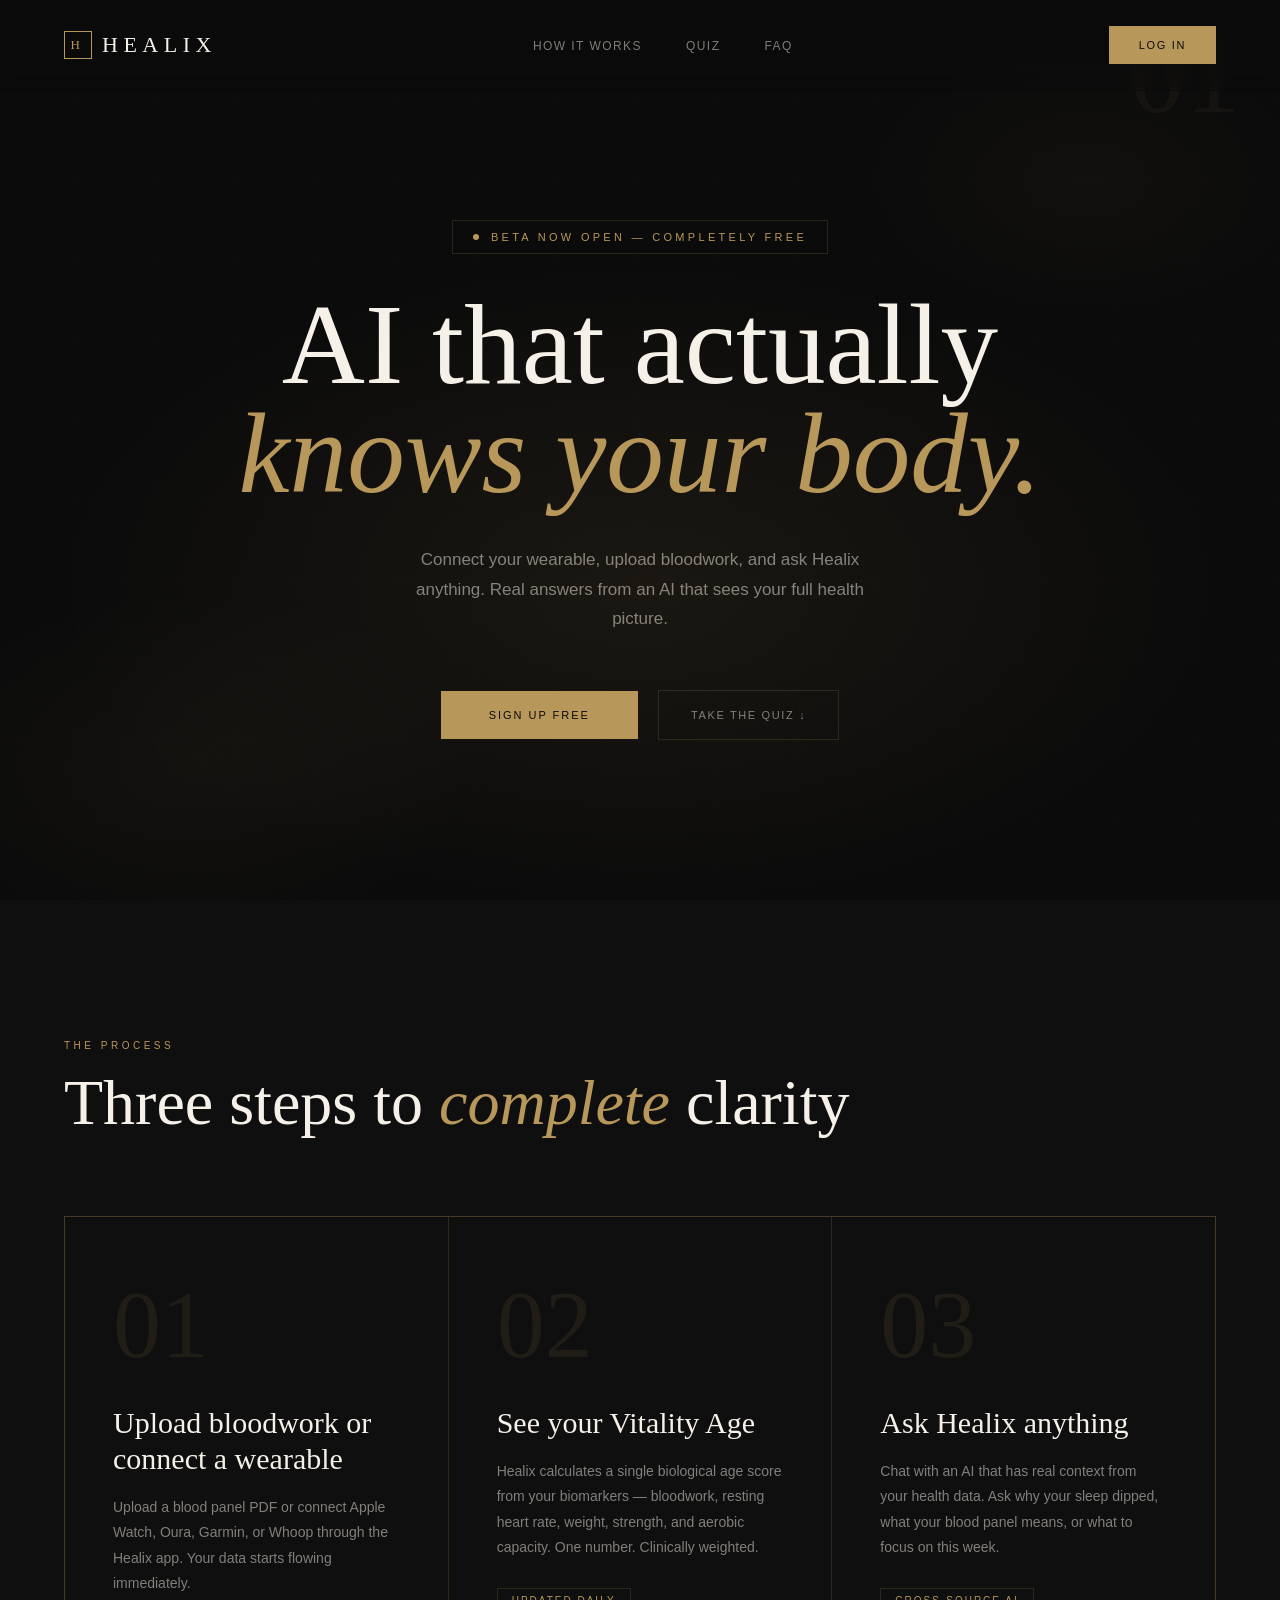
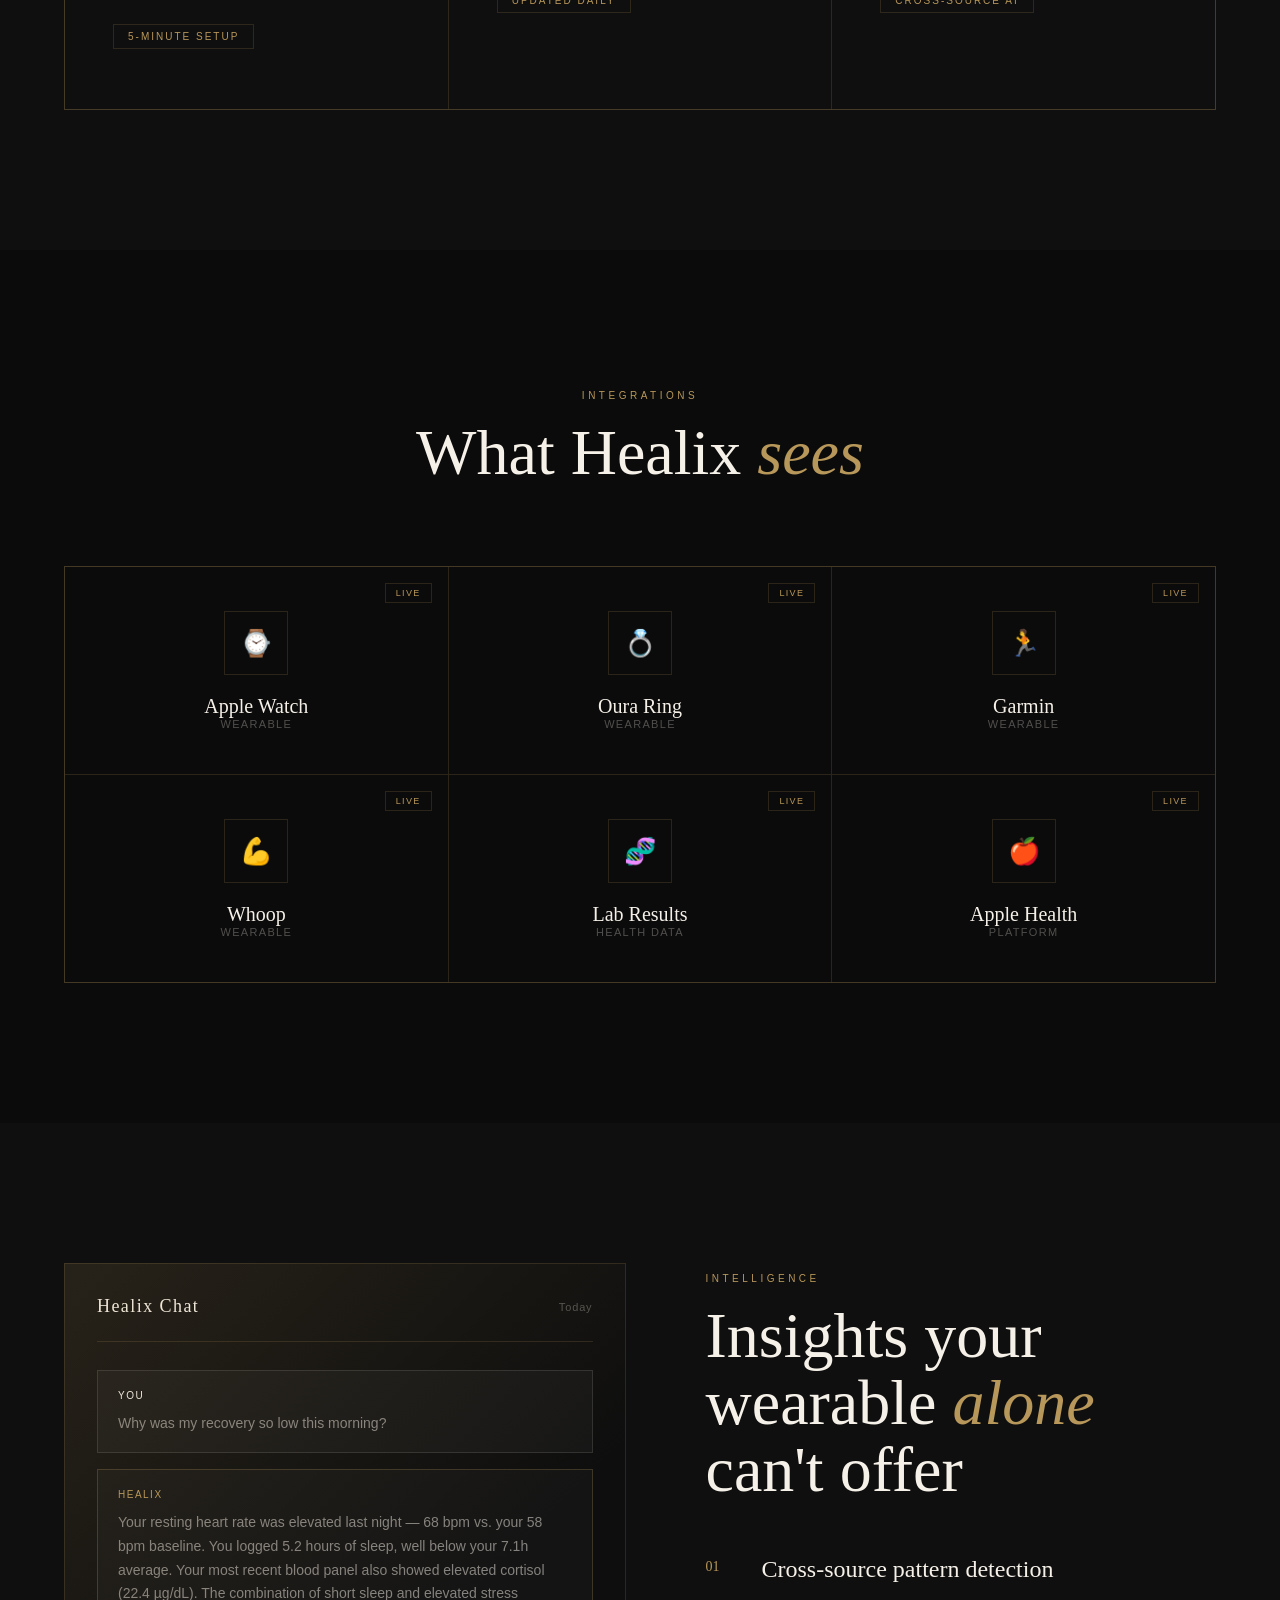
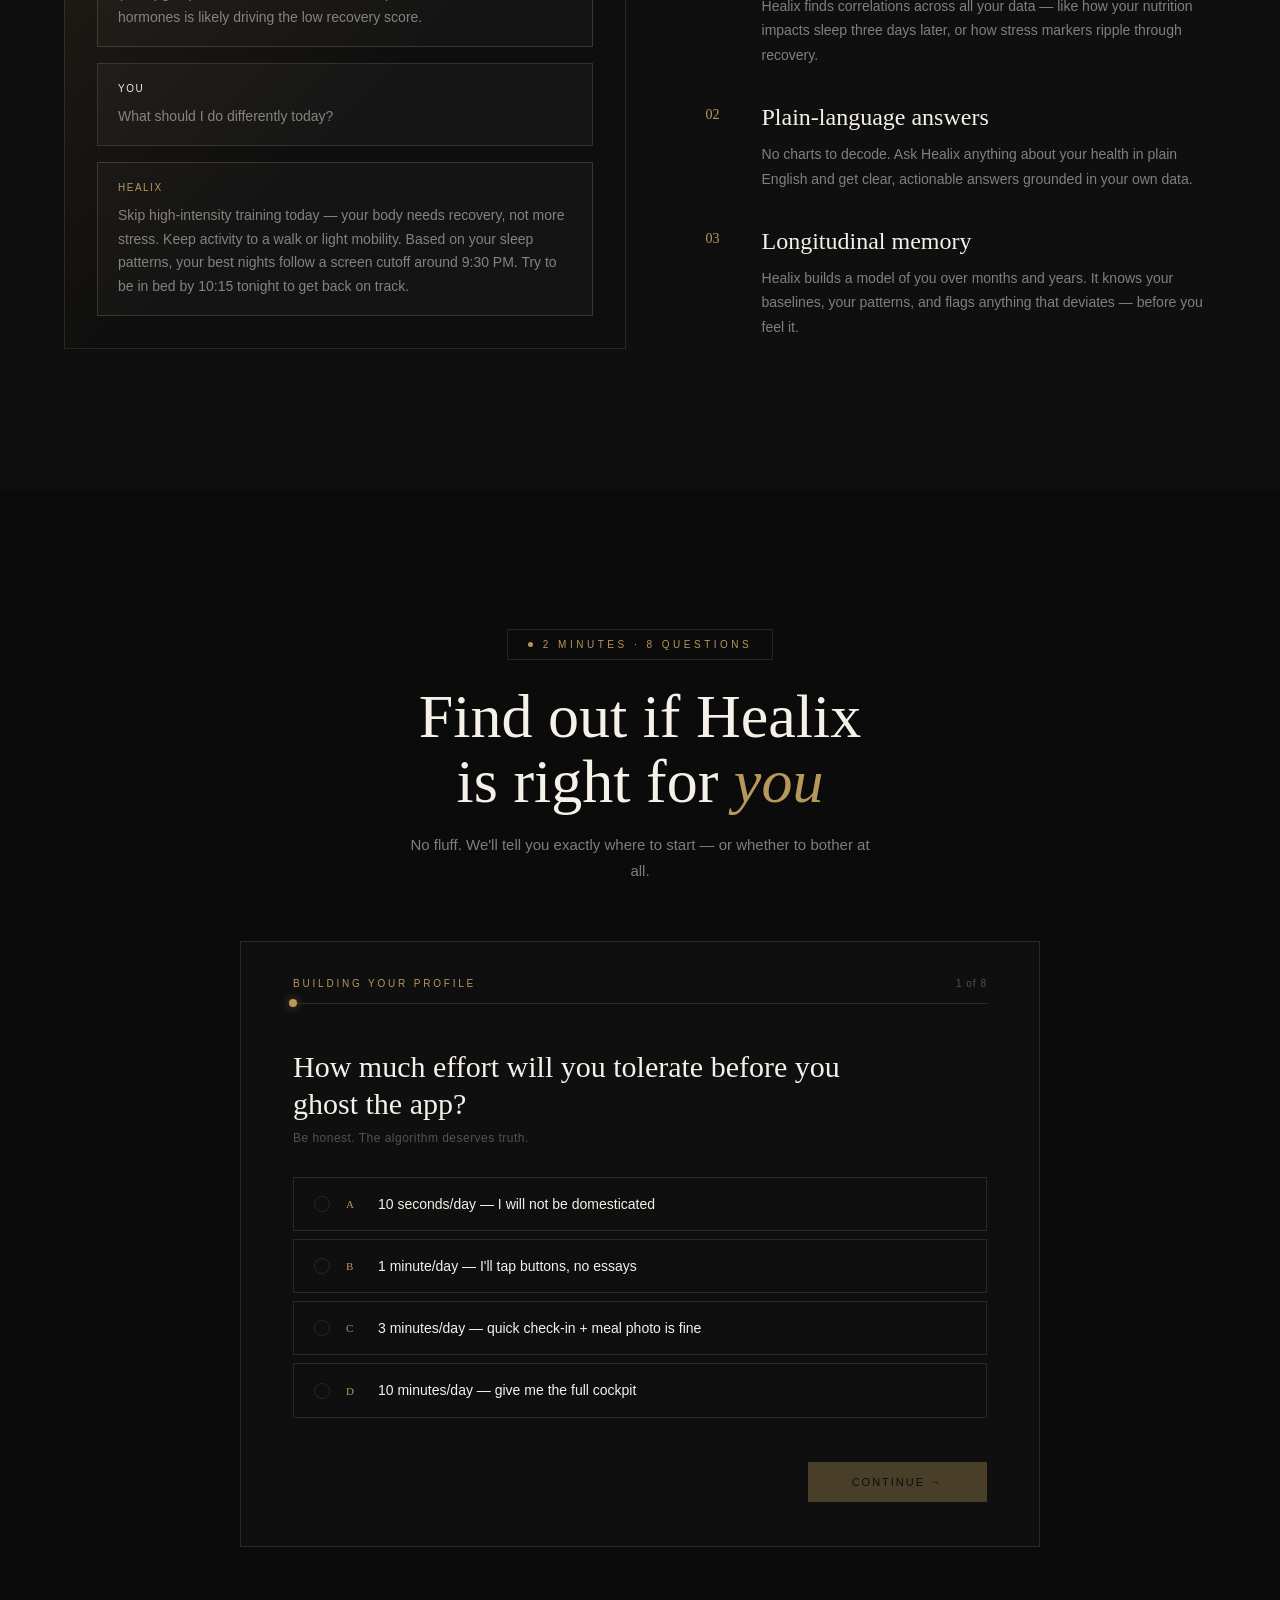
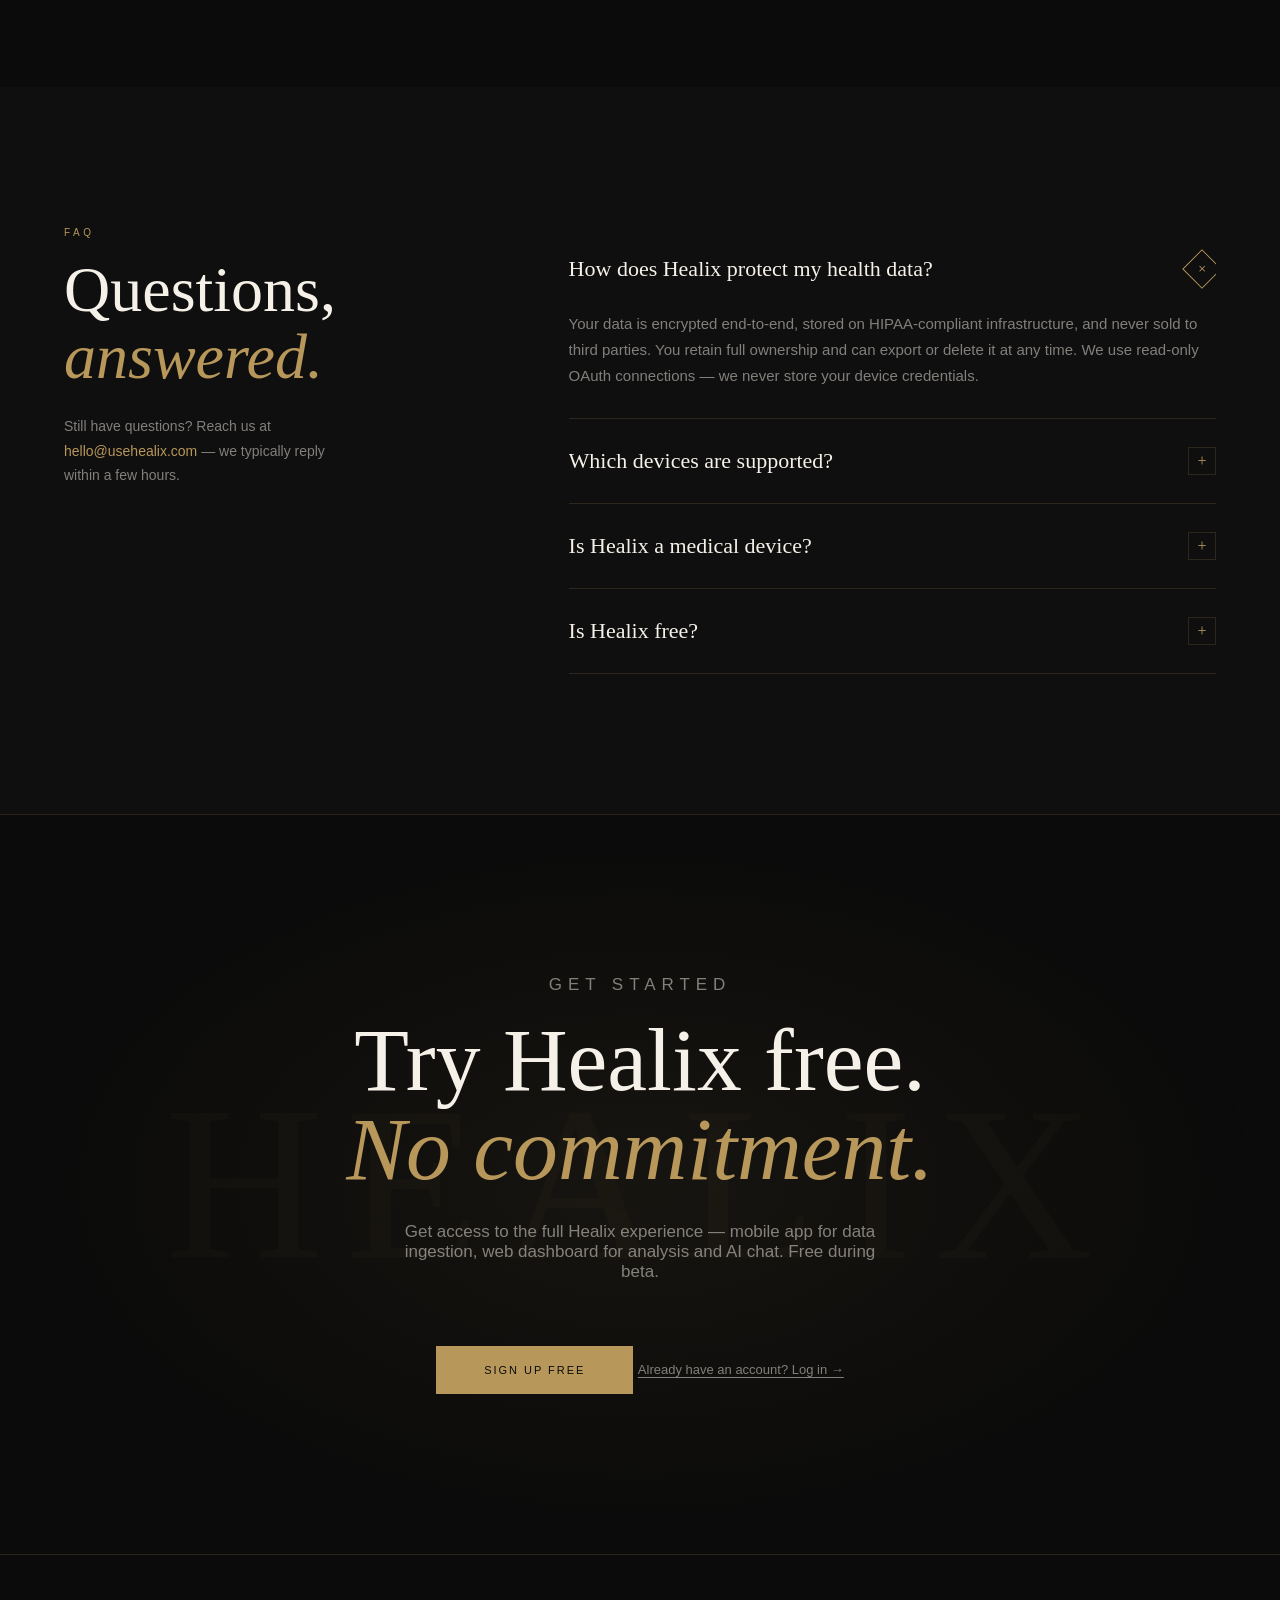
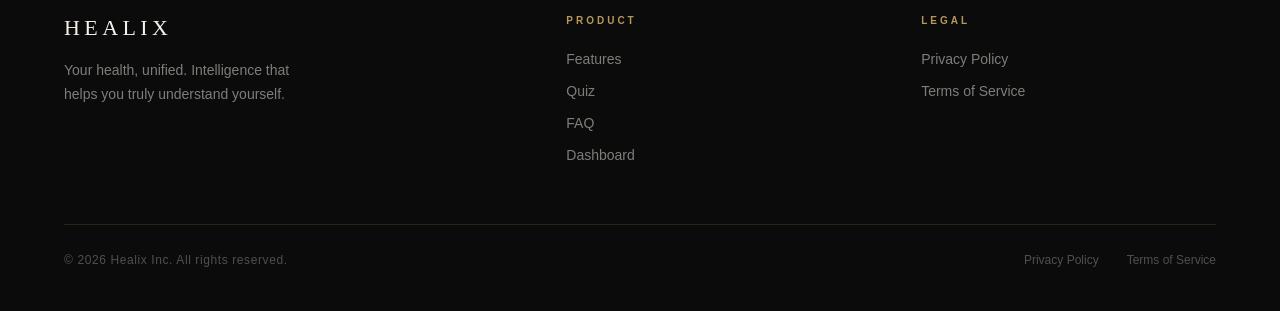
==== commit 8f11505c: "Remove scroll hint overlapping hero CTA buttons Co-Authored-By: Claude Opus 4.6 (1M context) <norepl" ====
--- a/index.html
+++ b/index.html
@@ -3,7 +3,9 @@
 <head>
 <meta charset="UTF-8">
 <meta name="viewport" content="width=device-width, initial-scale=1.0">
-<meta http-equiv="Content-Security-Policy" content="default-src 'self'; script-src 'self' 'unsafe-inline'; style-src 'self' 'unsafe-inline' https://fonts.googleapis.com; font-src https://fonts.gstatic.com; connect-src https://mfjfcfuwjbhqgqmtmhwe.supabase.co https://nuihvxluxdpdjgkvtdih.supabase.co http://127.0.0.1:54321; img-src 'self' data:; frame-ancestors 'none';">
+<meta http-equiv="Content-Security-Policy" content="default-src 'self'; script-src 'self' 'unsafe-inline' https://www.googletagmanager.com; style-src 'self' 'unsafe-inline' https://fonts.googleapis.com; font-src https://fonts.gstatic.com; connect-src https://mfjfcfuwjbhqgqmtmhwe.supabase.co https://nuihvxluxdpdjgkvtdih.supabase.co http://127.0.0.1:54321 https://www.google-analytics.com https://analytics.google.com; img-src 'self' data: https://www.google-analytics.com; frame-ancestors 'none';">
+<script async src="https://www.googletagmanager.com/gtag/js?id=G-JGK3H2KXE7"></script>
+<script>window.dataLayer=window.dataLayer||[];function gtag(){dataLayer.push(arguments);}gtag('js',new Date());gtag('config','G-JGK3H2KXE7');</script>
 <title>Healix — Your Health, Unified</title>
 <meta name="description" content="Healix connects your wearable data, bloodwork, meals, and fitness tests into one AI-powered dashboard. Track your biological age and get personalized health insights.">
 <link rel="canonical" href="https://usehealix.com/">
@@ -335,10 +337,6 @@
       <a href="#quiz" class="btn-g">Take the Quiz ↓</a>
     </div>
   </div>
-  <div class="scroll-hint">
-    <div class="scroll-lbl">Scroll</div>
-    <div class="scroll-line"></div>
-  </div>
 </section>
 
 <!-- HOW -->
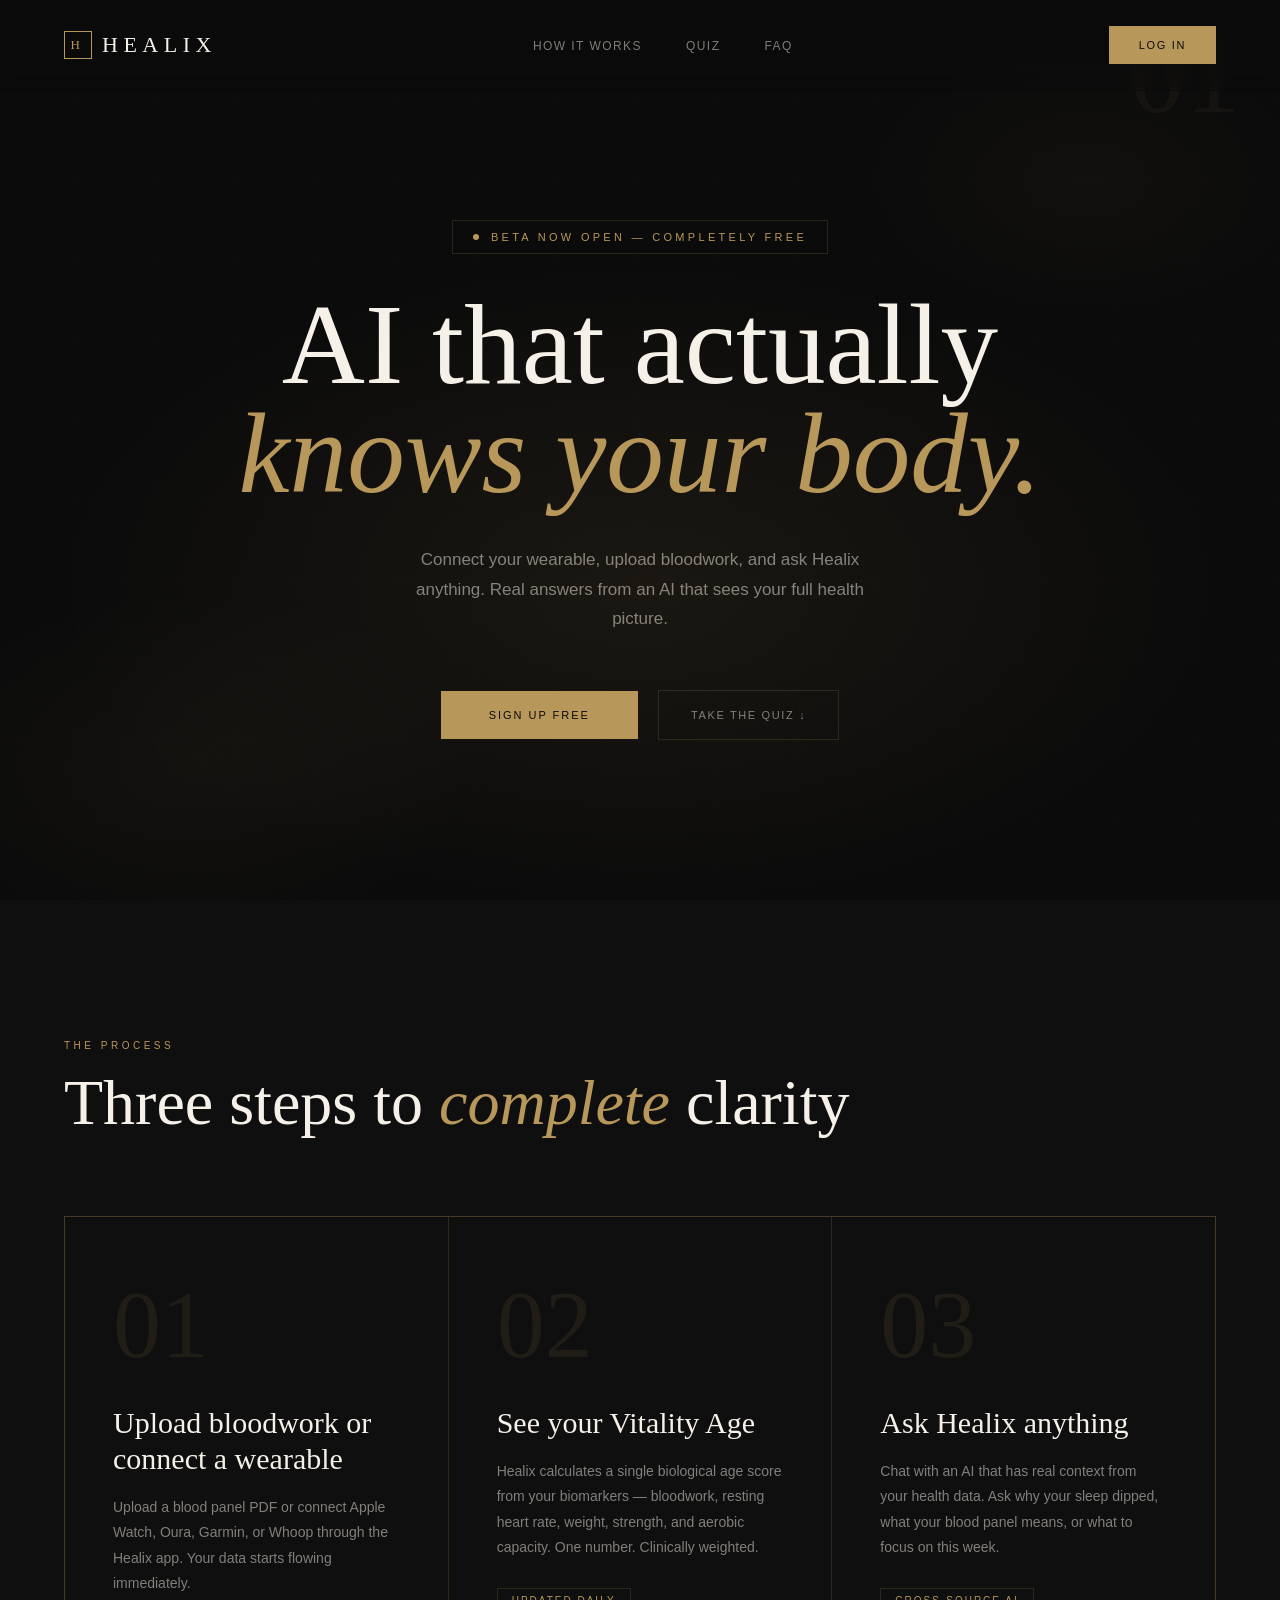
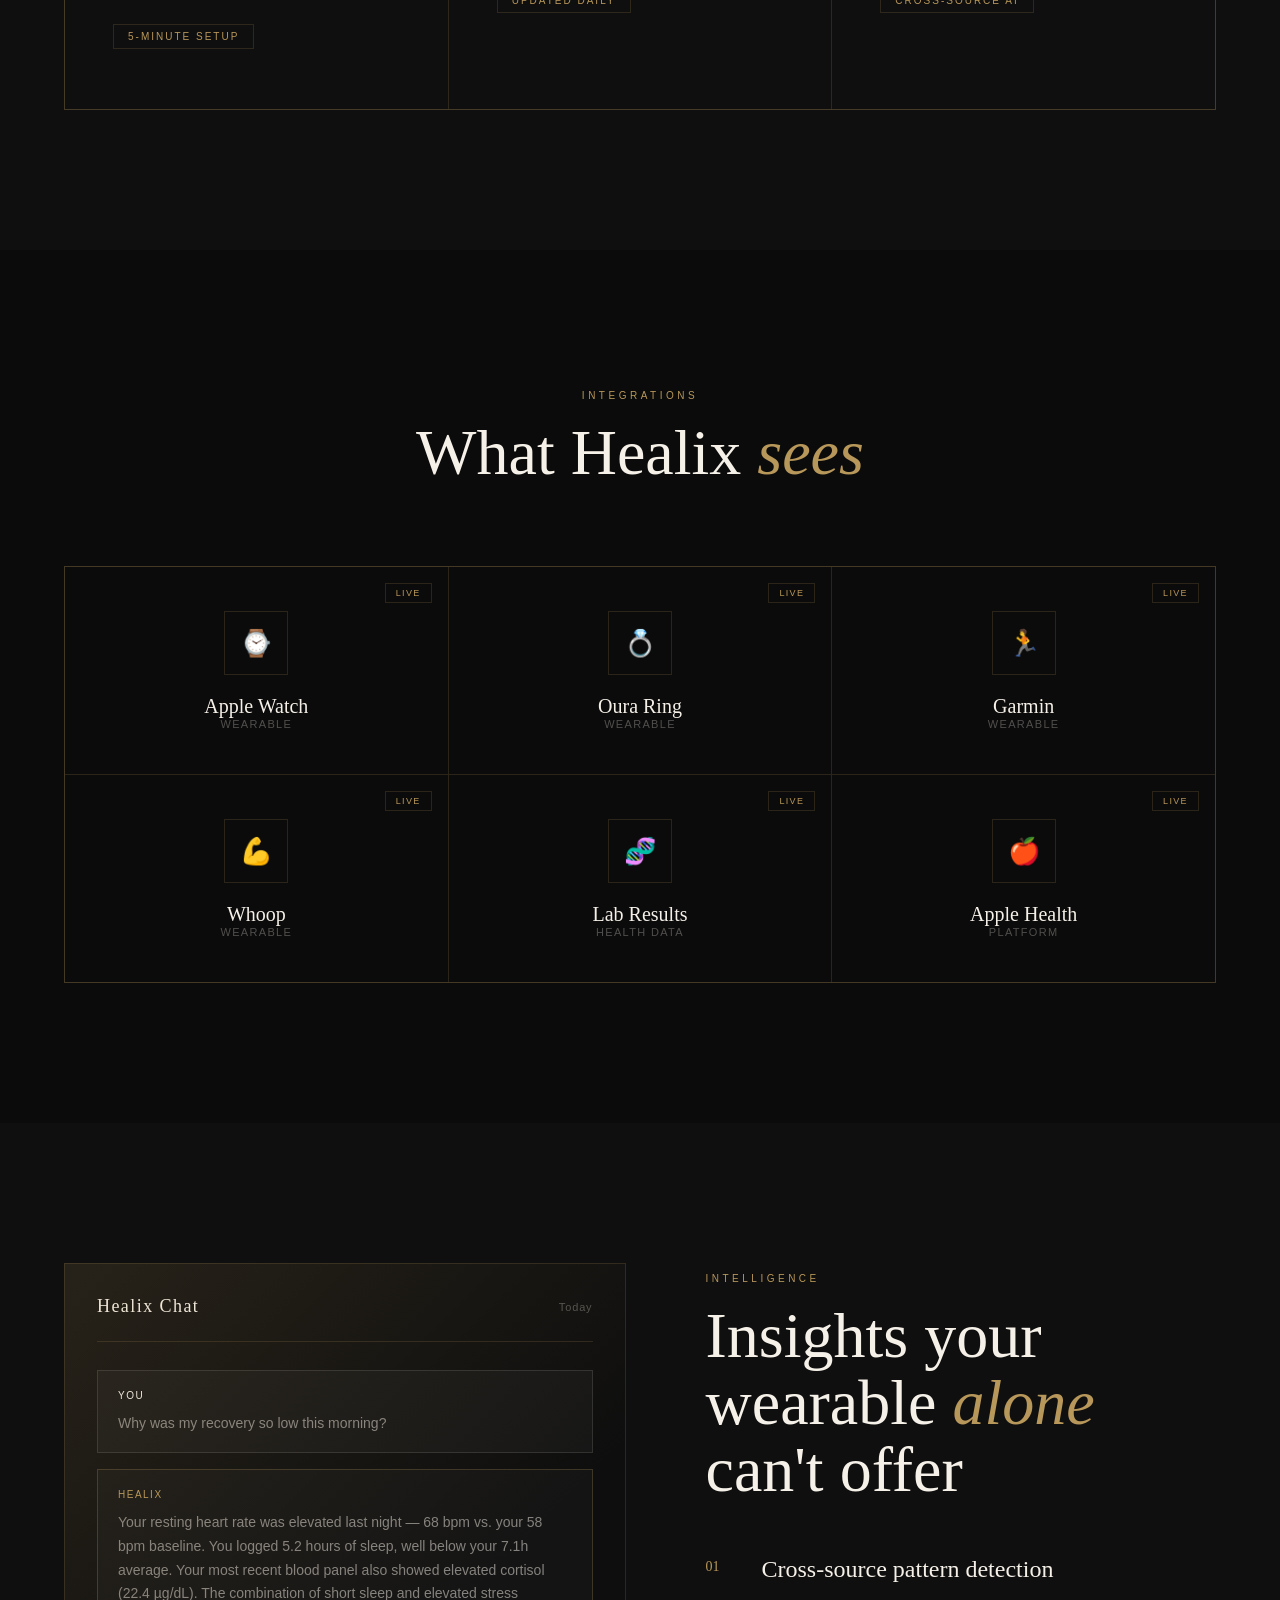
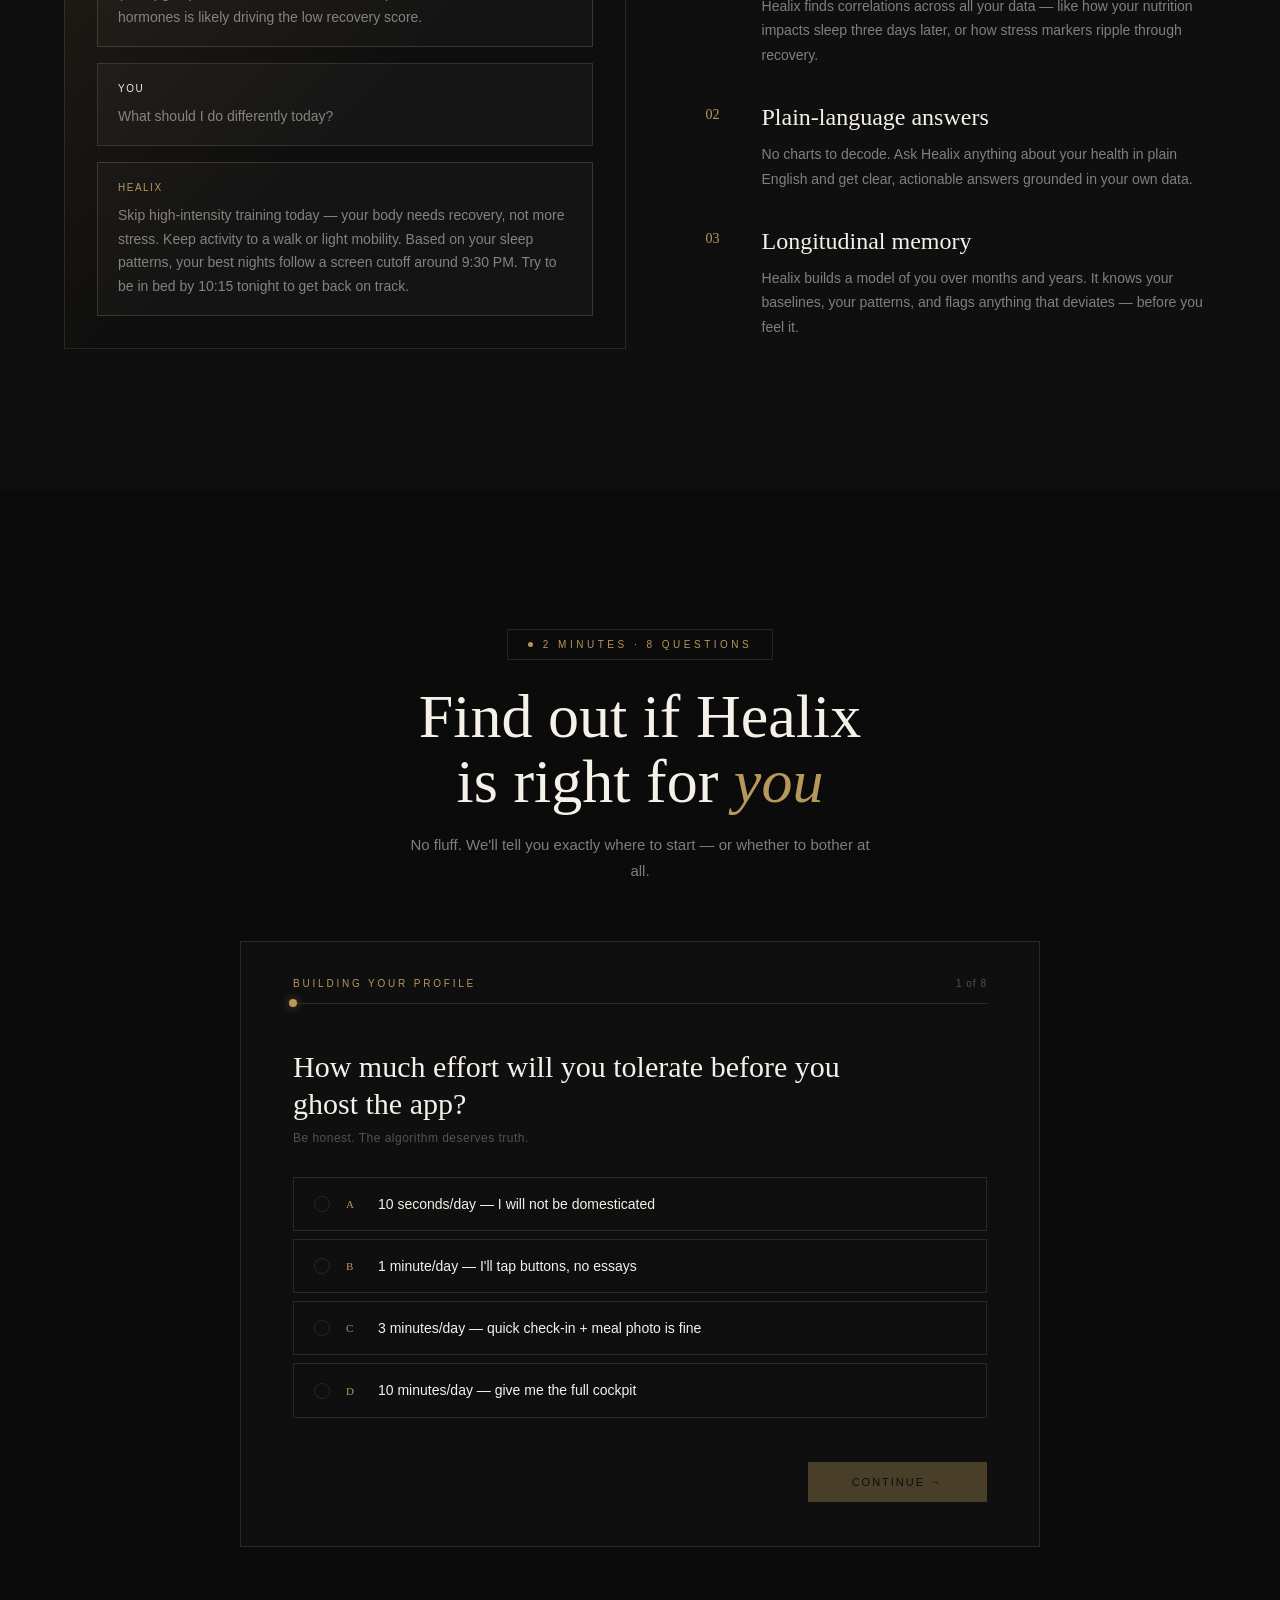
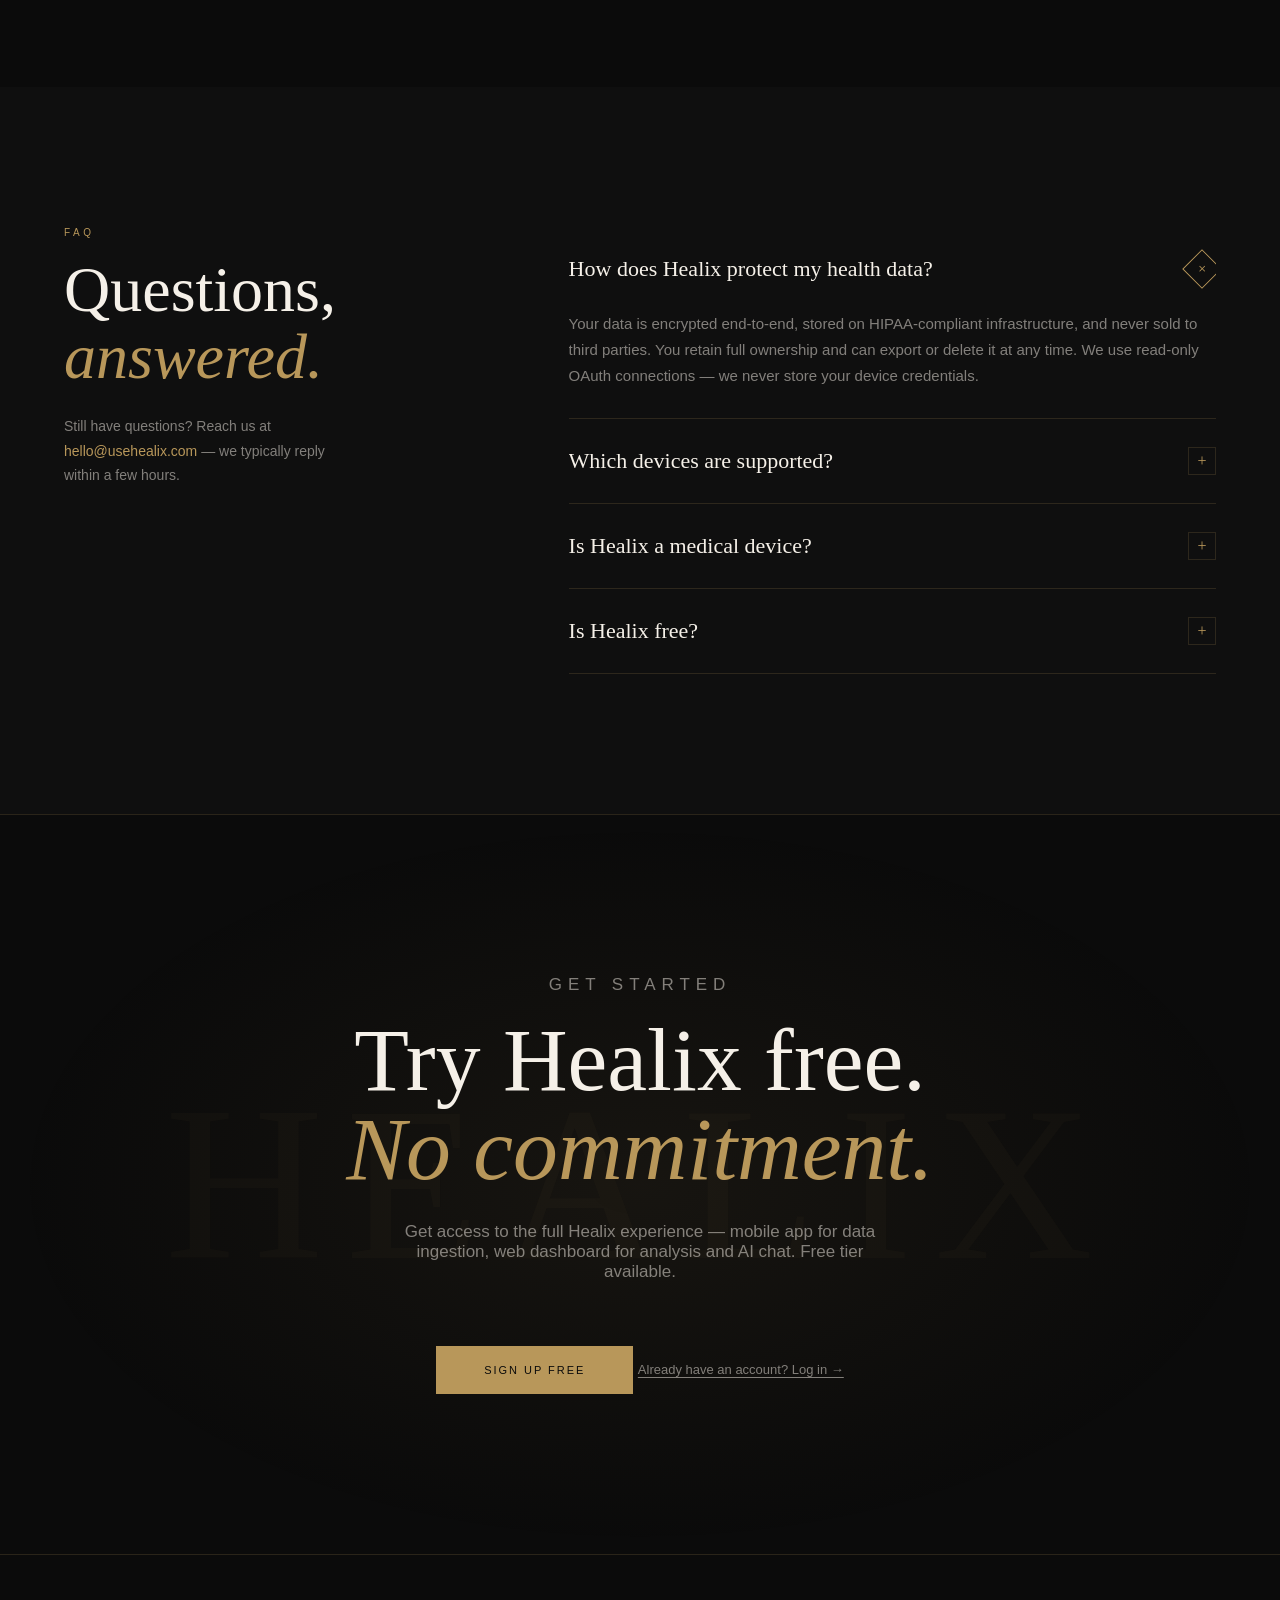
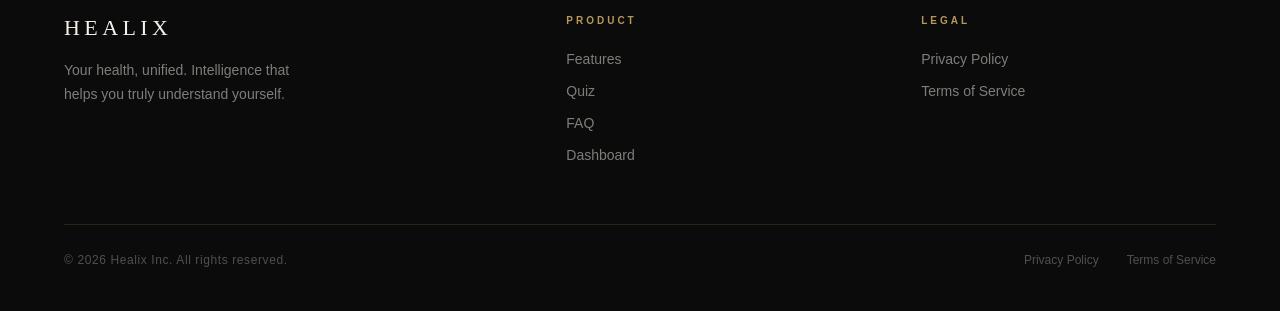
==== commit c21a5211: "Wire Stripe payments into website - Upgrade modal: pricing toggle (monthly/annual), Subscribe Now bu" ====
--- a/index.html
+++ b/index.html
@@ -612,7 +612,7 @@
         </div>
         <div class="fi">
           <button class="fq" onclick="tFaq(this)">Is Healix free?<div class="ficon">+</div></button>
-          <div class="fa">Yes. Healix is completely free during beta. We'll announce pricing before the beta ends, and you'll never be charged without your explicit consent.</div>
+          <div class="fa">Healix has a free tier with full access to health tracking, insights, and data visualization. Premium ($14.99/month or $100/year) unlocks unlimited AI health chat.</div>
         </div>
       </div>
     </div>
@@ -624,7 +624,7 @@
   <div class="cta-in reveal">
     <p class="sl" style="margin-bottom:20px">Get started</p>
     <h2>Try Healix free.<br><em>No commitment.</em></h2>
-    <p>Get access to the full Healix experience — mobile app for data ingestion, web dashboard for analysis and AI chat. Free during beta.</p>
+    <p>Get access to the full Healix experience — mobile app for data ingestion, web dashboard for analysis and AI chat. Free tier available.</p>
     <a href="signup.html" class="btn-p" style="display:inline-block;margin-top:8px">Sign Up Free</a>
     <a href="login.html" class="cta-secondary" style="margin-top:16px;display:inline-block">Already have an account? Log in →</a>
   </div>
@@ -799,7 +799,7 @@
     } else {
       badge='Recommended: Full Access';
       title='You are built for <em>this.</em>';
-      body=kL(q4)+'-level knowledge, '+mL(q3).toLowerCase()+', and you want <strong>'+energy+'</strong>. Healix was built for exactly your profile — the full experience is free during beta.';
+      body=kL(q4)+'-level knowledge, '+mL(q3).toLowerCase()+', and you want <strong>'+energy+'</strong>. Healix was built for exactly your profile — Premium unlocks the full AI experience.';
     }
 
     if(cons.length>0) body+=' Constraints noted: <strong>'+cons.join(', ')+'</strong> — Healix will work around them.';
@@ -820,11 +820,11 @@
 
     var rb=document.getElementById('hq-rec-block');
     if(tier==='free'){
-      rb.innerHTML='<div class="hq-rec hq-rec-featured"><div class="hq-rec-tier">Beta — Free while we\u2019re testing</div><div class="hq-rec-headline">Zero commitment. Real value.</div><div class="hq-rec-desc">Try Healix completely free during beta. Get your health data unified and your first AI insights — no credit card, no pressure, no catch.</div><a href="signup.html" class="hq-cta-btn">Try Healix Free \u2192</a></div>';
+      rb.innerHTML='<div class="hq-rec hq-rec-featured"><div class="hq-rec-tier">Free Tier</div><div class="hq-rec-headline">Zero commitment. Real value.</div><div class="hq-rec-desc">Full access to health tracking, insights, and data visualization. Upgrade to Premium ($14.99/mo or $100/yr) anytime for unlimited AI health chat.</div><a href="signup.html" class="hq-cta-btn">Sign Up Free \u2192</a></div>';
     } else if(tier==='premium'){
-      rb.innerHTML='<div class="hq-rec hq-rec-featured"><div class="hq-rec-tier">Beta — Full Premium, free while we\u2019re testing</div><div class="hq-rec-headline">The full picture, without the noise.</div><div class="hq-rec-desc">You\u2019re exactly who Healix was built for. Try the full Premium experience — wearable data, meal tracking, AI insights, bloodwork analysis — completely free during beta. No credit card needed.</div><a href="signup.html" class="hq-cta-btn">Try Healix Free \u2192</a></div>';
+      rb.innerHTML='<div class="hq-rec hq-rec-featured"><div class="hq-rec-tier">Recommended: Premium \u2014 $14.99/mo or $100/yr</div><div class="hq-rec-headline">The full picture, without the noise.</div><div class="hq-rec-desc">You\u2019re exactly who Healix was built for. Premium unlocks unlimited AI health chat on top of full health tracking, wearable sync, and bloodwork analysis.</div><a href="signup.html" class="hq-cta-btn">Get Started \u2192</a></div>';
     } else {
-      rb.innerHTML='<div class="hq-rec hq-rec-featured"><div class="hq-rec-tier">Beta — Full access, completely free</div><div class="hq-rec-headline">Everything Healix offers. On us.</div><div class="hq-rec-desc">You\u2019re the power user we built this for. During beta, you get full access to every feature — wearable sync, bloodwork analysis, AI chat, Vitality Age — completely free. No credit card, no catch.</div><a href="signup.html" class="hq-cta-btn">Sign Up Free \u2192</a></div>';
+      rb.innerHTML='<div class="hq-rec hq-rec-featured"><div class="hq-rec-tier">Recommended: Premium \u2014 $14.99/mo or $100/yr</div><div class="hq-rec-headline">Everything Healix offers. Unlocked.</div><div class="hq-rec-desc">You\u2019re the power user we built this for. Premium gives you unlimited AI health chat, plus full access to wearable sync, bloodwork analysis, and Vitality Age.</div><a href="signup.html" class="hq-cta-btn">Get Started \u2192</a></div>';
     }
 
     allPanes.forEach(function(p){ p.style.display='none'; });
--- a/theme.css
+++ b/theme.css
@@ -32,12 +32,6 @@
   --sleep-rem: #7C6FAF;
   --sleep-core: #6F9FAF;
 
-  /* ── Cycle tracking colors ── */
-  --cycle-heavy: #C44569;
-  --cycle-medium: #D4708F;
-  --cycle-light: #E8A0B5;
-  --cycle-spotting: #F0C4D0;
-
   /* ── Status colors ── */
   --up: #6fcf8a;
   --down: #e07070;
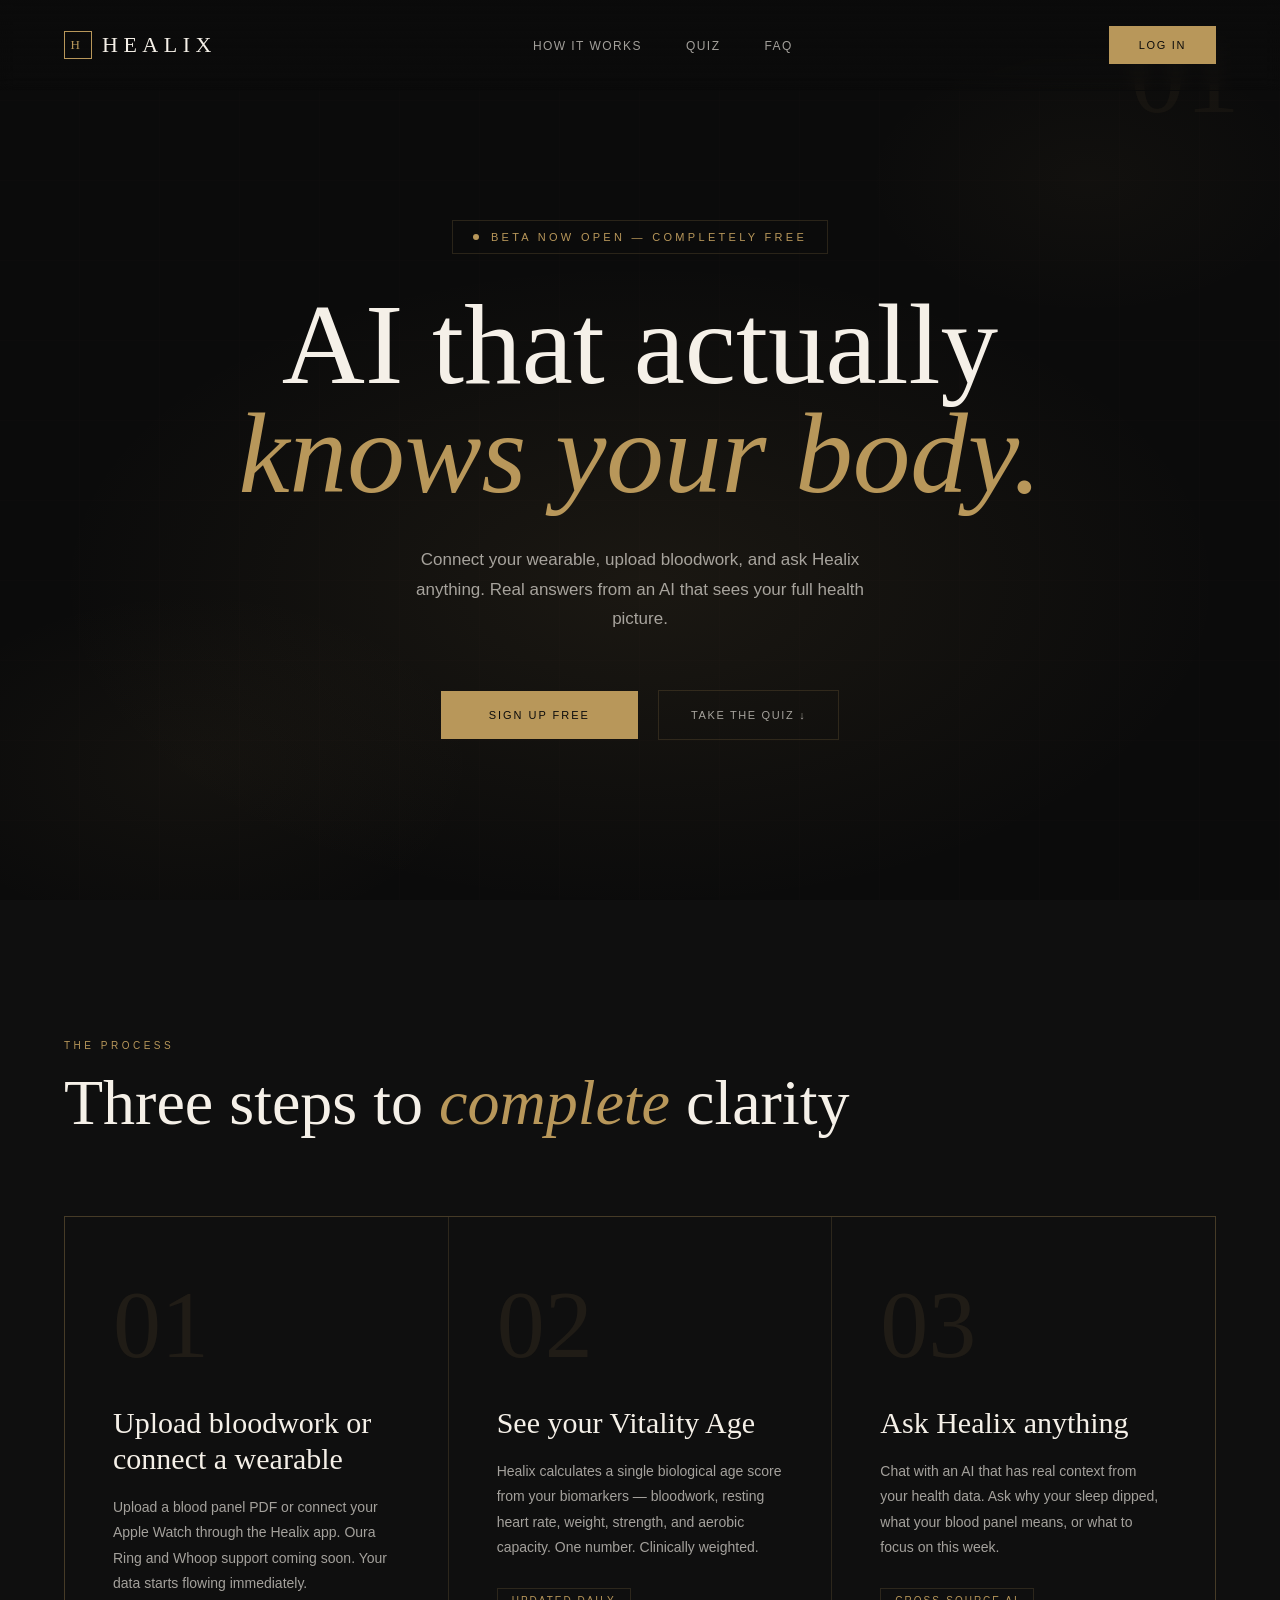
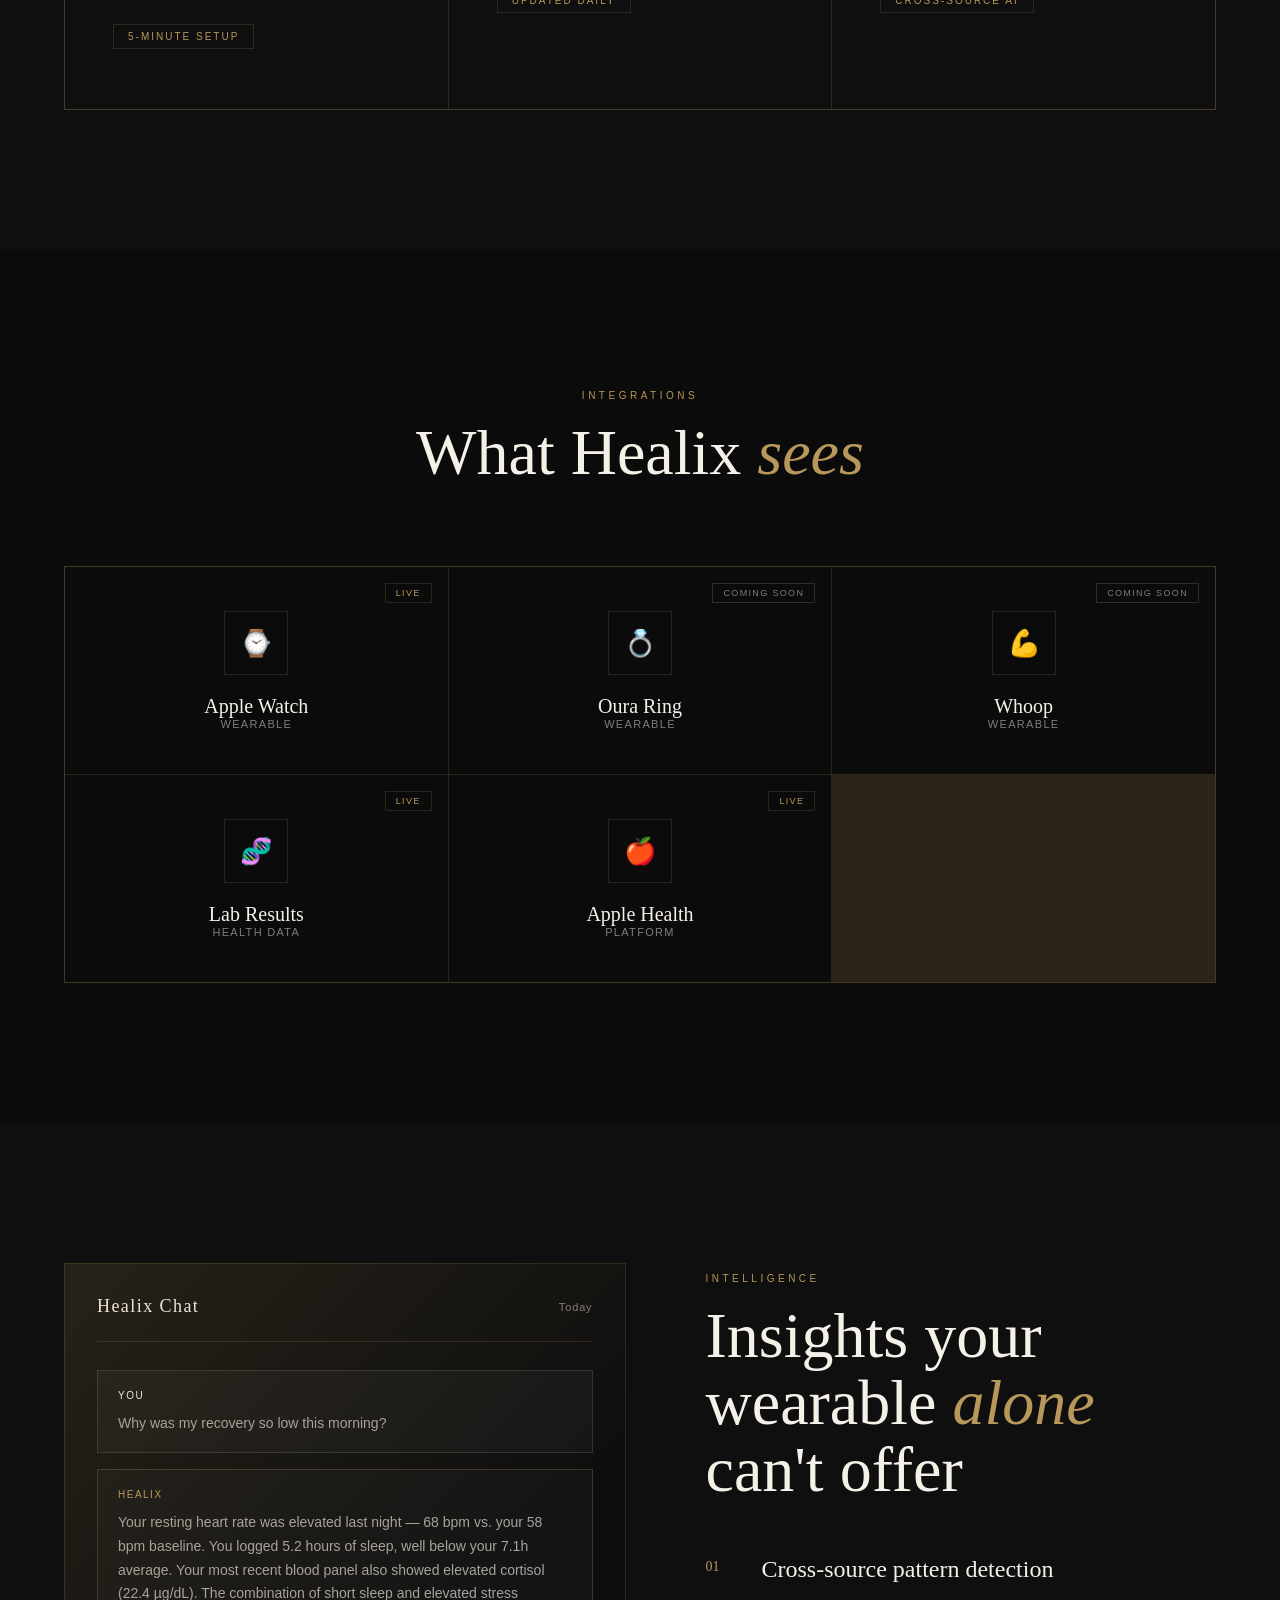
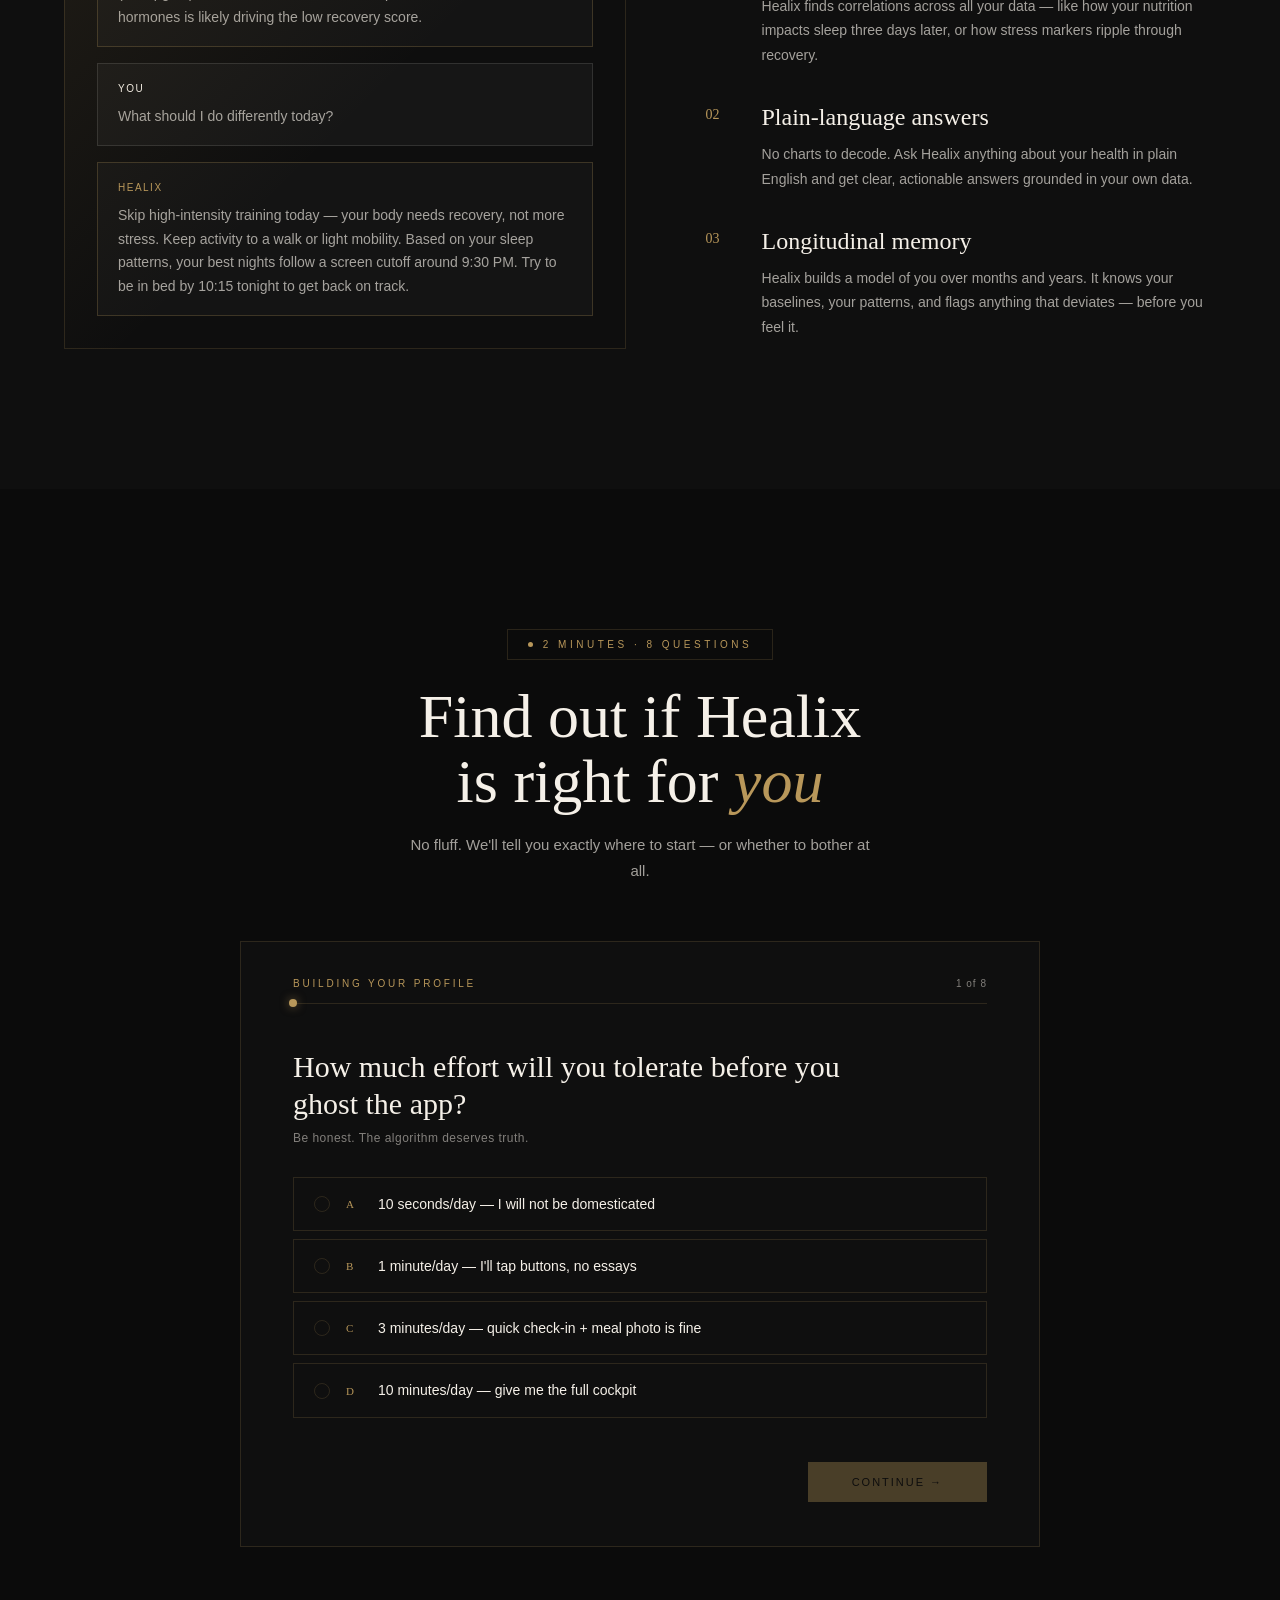
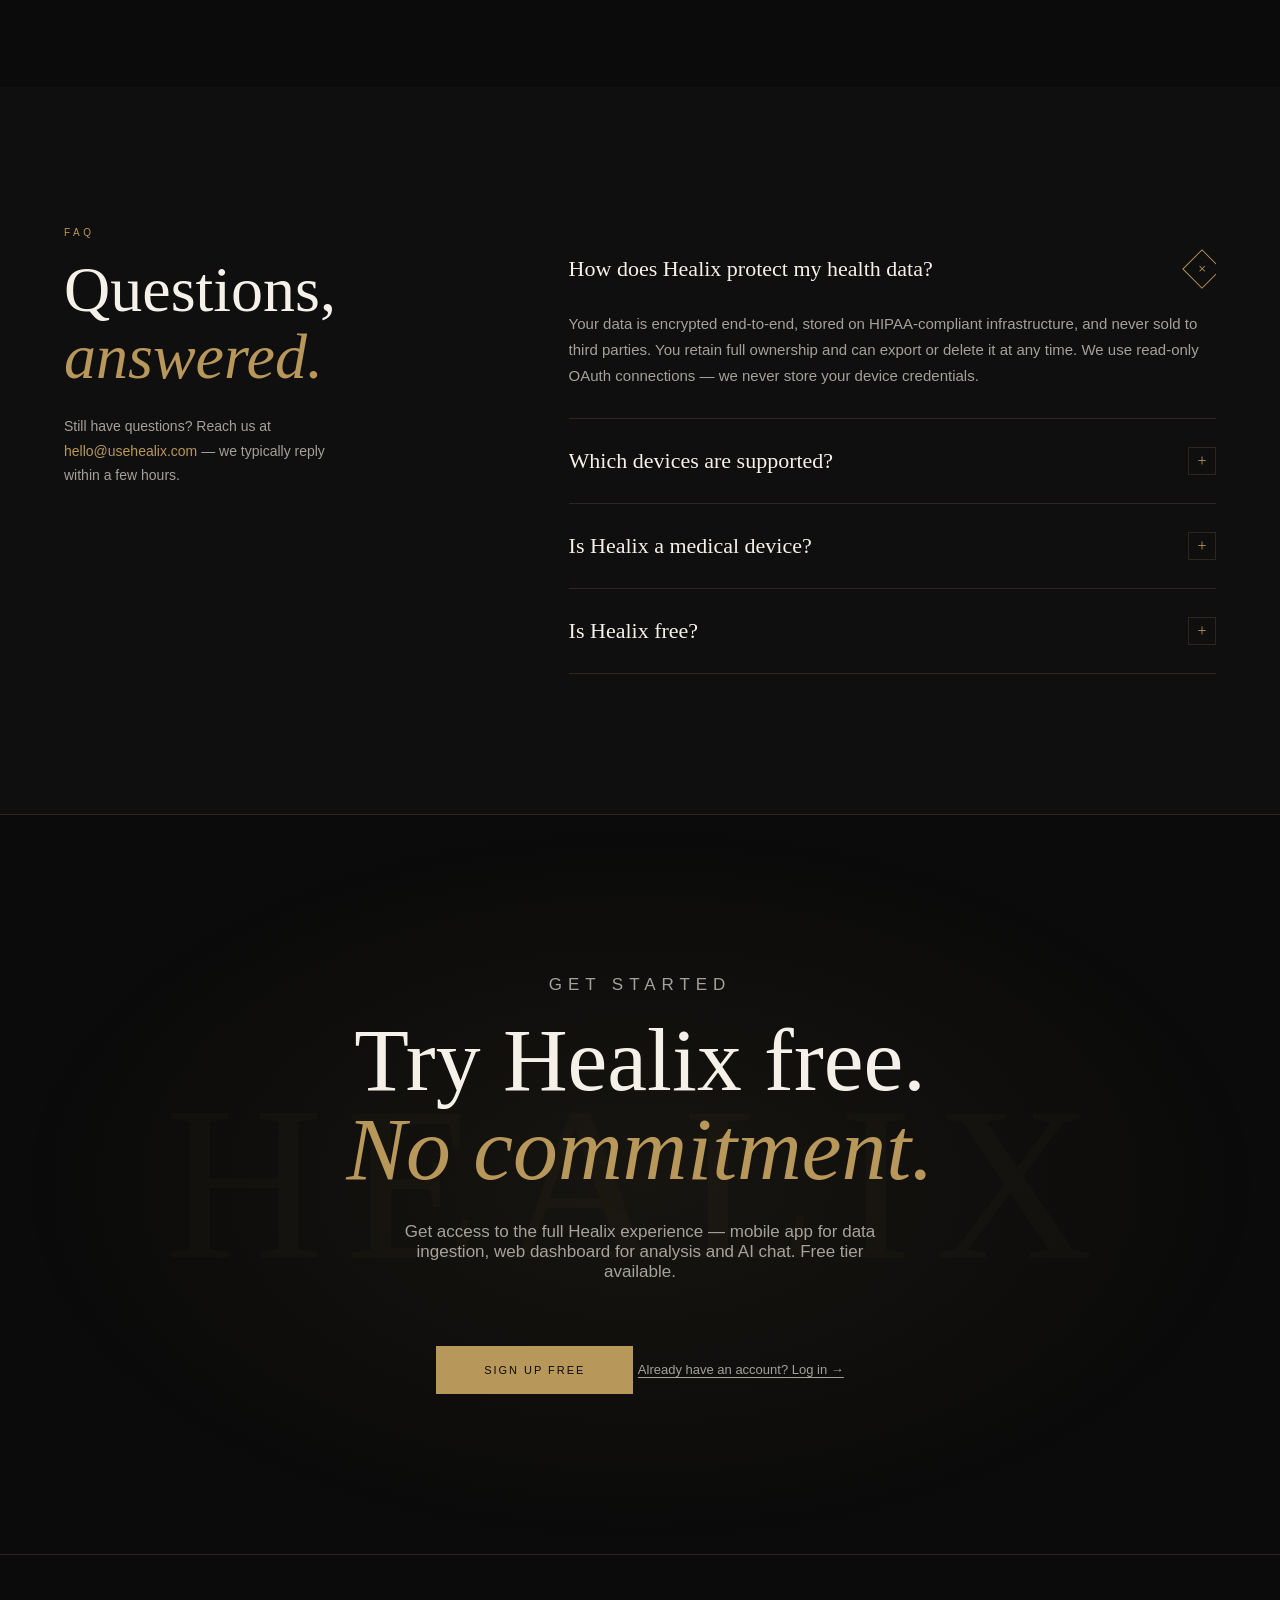
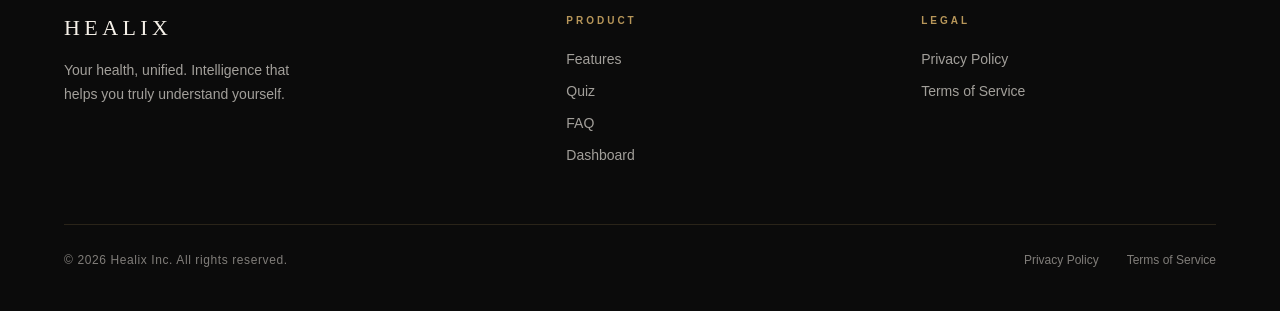
==== commit 3ff66afb: "Update integrations grid: remove Garmin, mark Oura/Whoop as Coming Soon - Removed Garmin from integr" ====
--- a/index.html
+++ b/index.html
@@ -108,6 +108,7 @@
 .ic-name { font-family: var(--F); font-size: 20px; font-weight: 400; }
 .ic-type { font-size: 11px; letter-spacing: .12em; text-transform: uppercase; color: var(--muted); }
 .ic-badge { position: absolute; top: 16px; right: 16px; font-size: 9px; letter-spacing: .15em; text-transform: uppercase; padding: 4px 10px; border: 1px solid var(--gold-border); color: var(--gold); }
+.ic-soon { color: var(--muted); border-color: rgba(245,240,232,0.15); }
 
 /* INSIGHTS */
 .ins { padding: 140px 64px; background: var(--dark-2); }
@@ -350,7 +351,7 @@
       <div class="sc reveal">
         <div class="si">01</div>
         <h3>Upload bloodwork or connect a wearable</h3>
-        <p>Upload a blood panel PDF or connect Apple Watch, Oura, Garmin, or Whoop through the Healix app. Your data starts flowing immediately.</p>
+        <p>Upload a blood panel PDF or connect your Apple Watch through the Healix app. Oura Ring and Whoop support coming soon. Your data starts flowing immediately.</p>
         <span class="sc-tag">5-minute setup</span>
       </div>
       <div class="sc reveal d1">
@@ -378,9 +379,8 @@
     </div>
     <div class="integ-grid reveal">
       <div class="ic"><div class="ic-icon">⌚</div><div><div class="ic-name">Apple Watch</div><div class="ic-type">Wearable</div></div><div class="ic-badge">Live</div></div>
-      <div class="ic"><div class="ic-icon">💍</div><div><div class="ic-name">Oura Ring</div><div class="ic-type">Wearable</div></div><div class="ic-badge">Live</div></div>
-      <div class="ic"><div class="ic-icon">🏃</div><div><div class="ic-name">Garmin</div><div class="ic-type">Wearable</div></div><div class="ic-badge">Live</div></div>
-      <div class="ic"><div class="ic-icon">💪</div><div><div class="ic-name">Whoop</div><div class="ic-type">Wearable</div></div><div class="ic-badge">Live</div></div>
+      <div class="ic"><div class="ic-icon">💍</div><div><div class="ic-name">Oura Ring</div><div class="ic-type">Wearable</div></div><div class="ic-badge ic-soon">Coming Soon</div></div>
+      <div class="ic"><div class="ic-icon">💪</div><div><div class="ic-name">Whoop</div><div class="ic-type">Wearable</div></div><div class="ic-badge ic-soon">Coming Soon</div></div>
       <div class="ic"><div class="ic-icon">🧬</div><div><div class="ic-name">Lab Results</div><div class="ic-type">Health data</div></div><div class="ic-badge">Live</div></div>
       <div class="ic"><div class="ic-icon">🍎</div><div><div class="ic-name">Apple Health</div><div class="ic-type">Platform</div></div><div class="ic-badge">Live</div></div>
     </div>
@@ -543,9 +543,8 @@
             <button class="hq-choice" data-val="wearable-none"><span class="hq-bullet"></span><span class="hq-choice-key">A</span><span class="hq-choice-text">Nothing yet</span></button>
             <button class="hq-choice" data-val="wearable-apple"><span class="hq-bullet"></span><span class="hq-choice-key">B</span><span class="hq-choice-text">Apple Watch / iPhone Health</span></button>
             <button class="hq-choice" data-val="wearable-oura"><span class="hq-bullet"></span><span class="hq-choice-key">C</span><span class="hq-choice-text">Oura Ring</span></button>
-            <button class="hq-choice" data-val="wearable-garmin"><span class="hq-bullet"></span><span class="hq-choice-key">D</span><span class="hq-choice-text">Garmin / Polar / Suunto</span></button>
-            <button class="hq-choice" data-val="wearable-whoop"><span class="hq-bullet"></span><span class="hq-choice-key">E</span><span class="hq-choice-text">Whoop</span></button>
-            <button class="hq-choice" data-val="wearable-multi"><span class="hq-bullet"></span><span class="hq-choice-key">F</span><span class="hq-choice-text">Multiple devices</span></button>
+            <button class="hq-choice" data-val="wearable-whoop"><span class="hq-bullet"></span><span class="hq-choice-key">D</span><span class="hq-choice-text">Whoop</span></button>
+            <button class="hq-choice" data-val="wearable-multi"><span class="hq-bullet"></span><span class="hq-choice-key">E</span><span class="hq-choice-text">Multiple devices</span></button>
           </div>
         </div>
 
@@ -604,7 +603,7 @@
         </div>
         <div class="fi">
           <button class="fq" onclick="tFaq(this)">Which devices are supported?<div class="ficon">+</div></button>
-          <div class="fa">We support Apple Watch, Oura Ring, Garmin, Whoop, and Apple Health. You can also upload blood panel PDFs directly. We add new integrations based on member demand.</div>
+          <div class="fa">We currently support Apple Watch and Apple Health, with Oura Ring and Whoop coming soon. You can also upload blood panel PDFs directly. We add new integrations based on member demand.</div>
         </div>
         <div class="fi">
           <button class="fq" onclick="tFaq(this)">Is Healix a medical device?<div class="ficon">+</div></button>
@@ -749,7 +748,7 @@
 
   var EM={'goal-energy':'steady all-day energy','goal-sleep':'better sleep quality','goal-workout':'fitness and performance','goal-focus':'focus and clarity','goal-mood':'stress and emotional balance','goal-longevity':'long-term health and longevity'};
   var CM={'no-caffeine':'keeping caffeine','no-alcohol':'keeping alcohol','no-tracking':'skipping calorie tracking','no-cooking':'not cooking more','no-workout':'not adding workouts','sleep-constrained':'working around constrained sleep'};
-  var WM={'wearable-none':'No wearable yet','wearable-apple':'Apple Watch / iPhone Health','wearable-oura':'Oura Ring','wearable-garmin':'Garmin / Polar / Suunto','wearable-whoop':'Whoop','wearable-multi':'Multiple devices'};
+  var WM={'wearable-none':'No wearable yet','wearable-apple':'Apple Watch / iPhone Health','wearable-oura':'Oura Ring','wearable-whoop':'Whoop','wearable-multi':'Multiple devices'};
   var YM={'why-wall':'Hit a wall','why-diagnosis':'Recent diagnosis / result','why-proactive':'Getting ahead of problems','why-better':'Just want to feel better','why-curious':'Curious / recommended'};
   function eL(v){return['','10 sec/day','1 min/day','3 min/day','10 min/day'][v]||'';}
   function hL(v){return['','Skips questions','Vibes-only','Rounds down','Full confessor'][v]||'';}
--- a/theme.css
+++ b/theme.css
@@ -7,7 +7,7 @@
 :root {
   /* ── Core palette ── */
   --cream: #F5F0E8;
-  --cream-dim: rgba(245,240,232,0.5);
+  --cream-dim: rgba(245,240,232,0.65);
   --cream-faint: rgba(245,240,232,0.08);
 
   --dark: #0B0B0B;
@@ -24,7 +24,7 @@
   --gold-hover: rgba(184,151,90,0.4);
   --gold-partial: rgba(184,151,90,0.35);
 
-  --muted: rgba(245,240,232,0.3);
+  --muted: rgba(245,240,232,0.5);
   --neutral: rgba(245,240,232,0.4);
 
   /* ── Sleep stage colors ── */
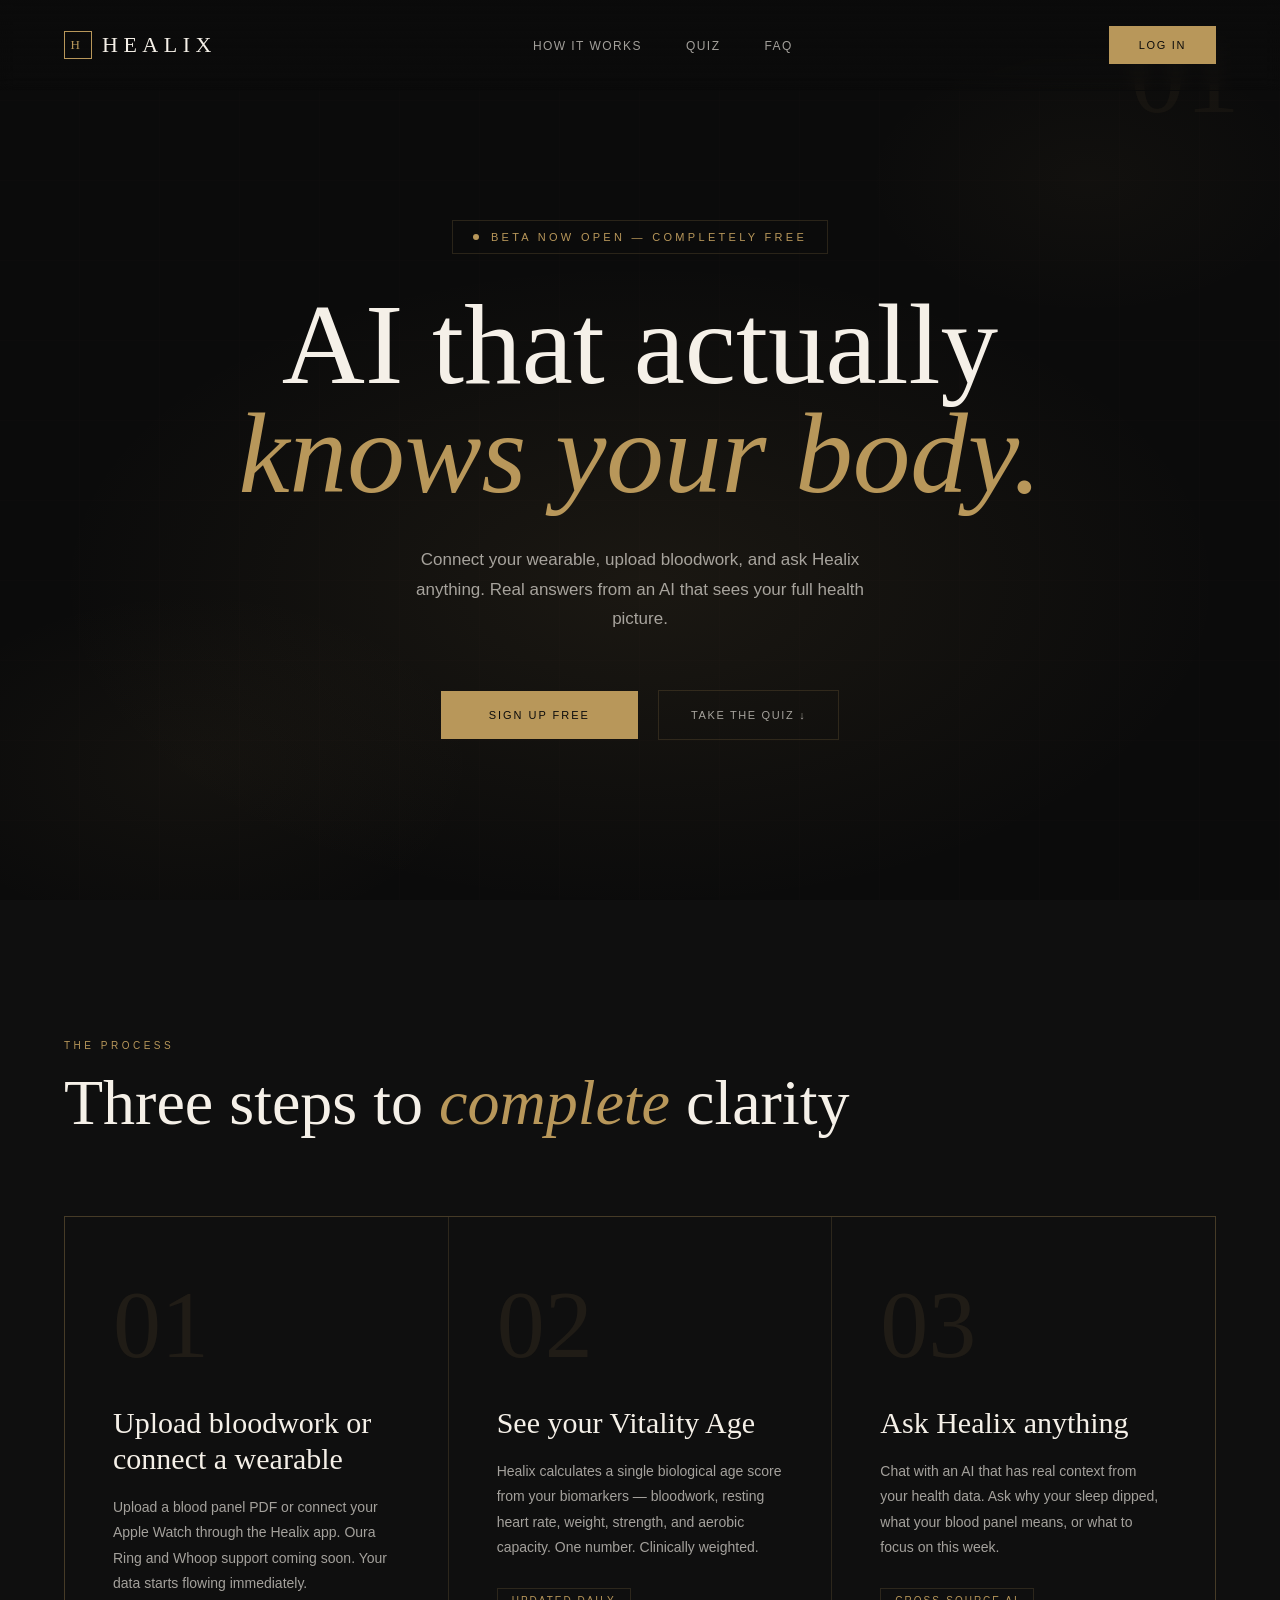
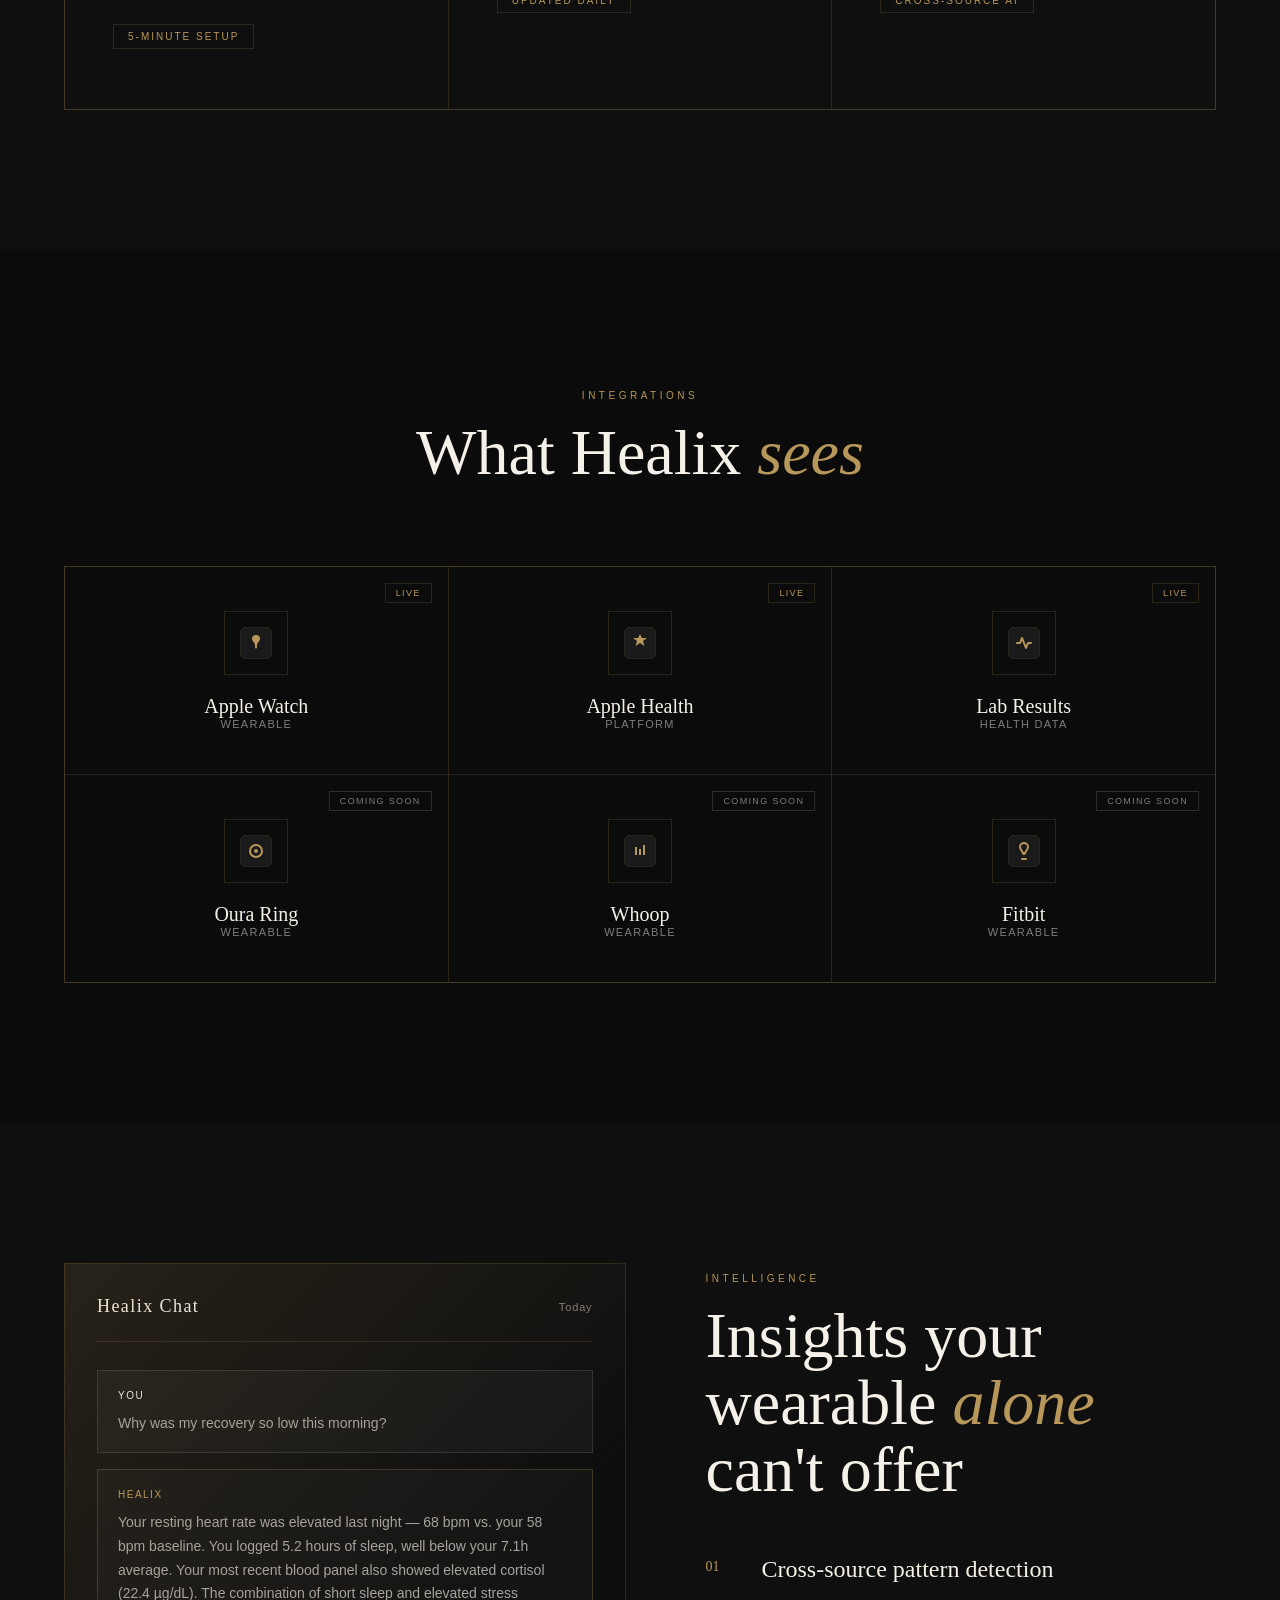
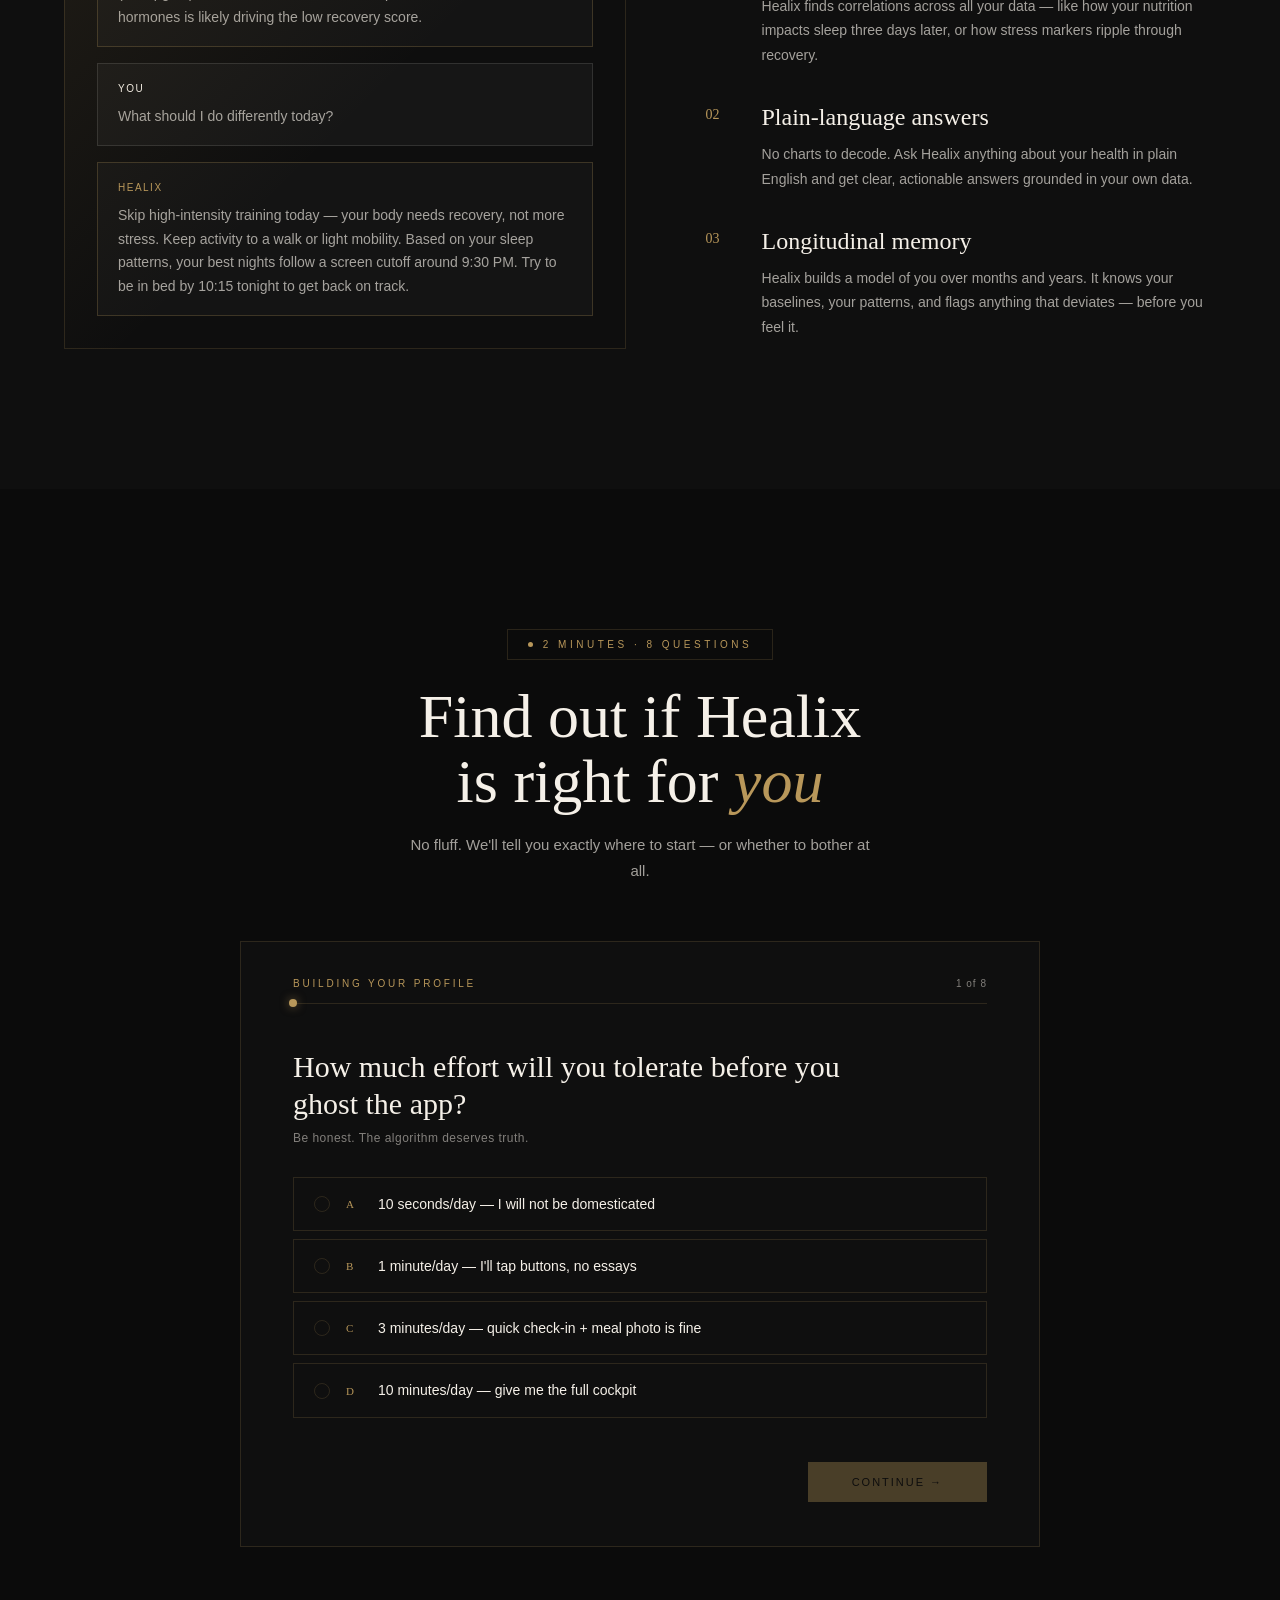
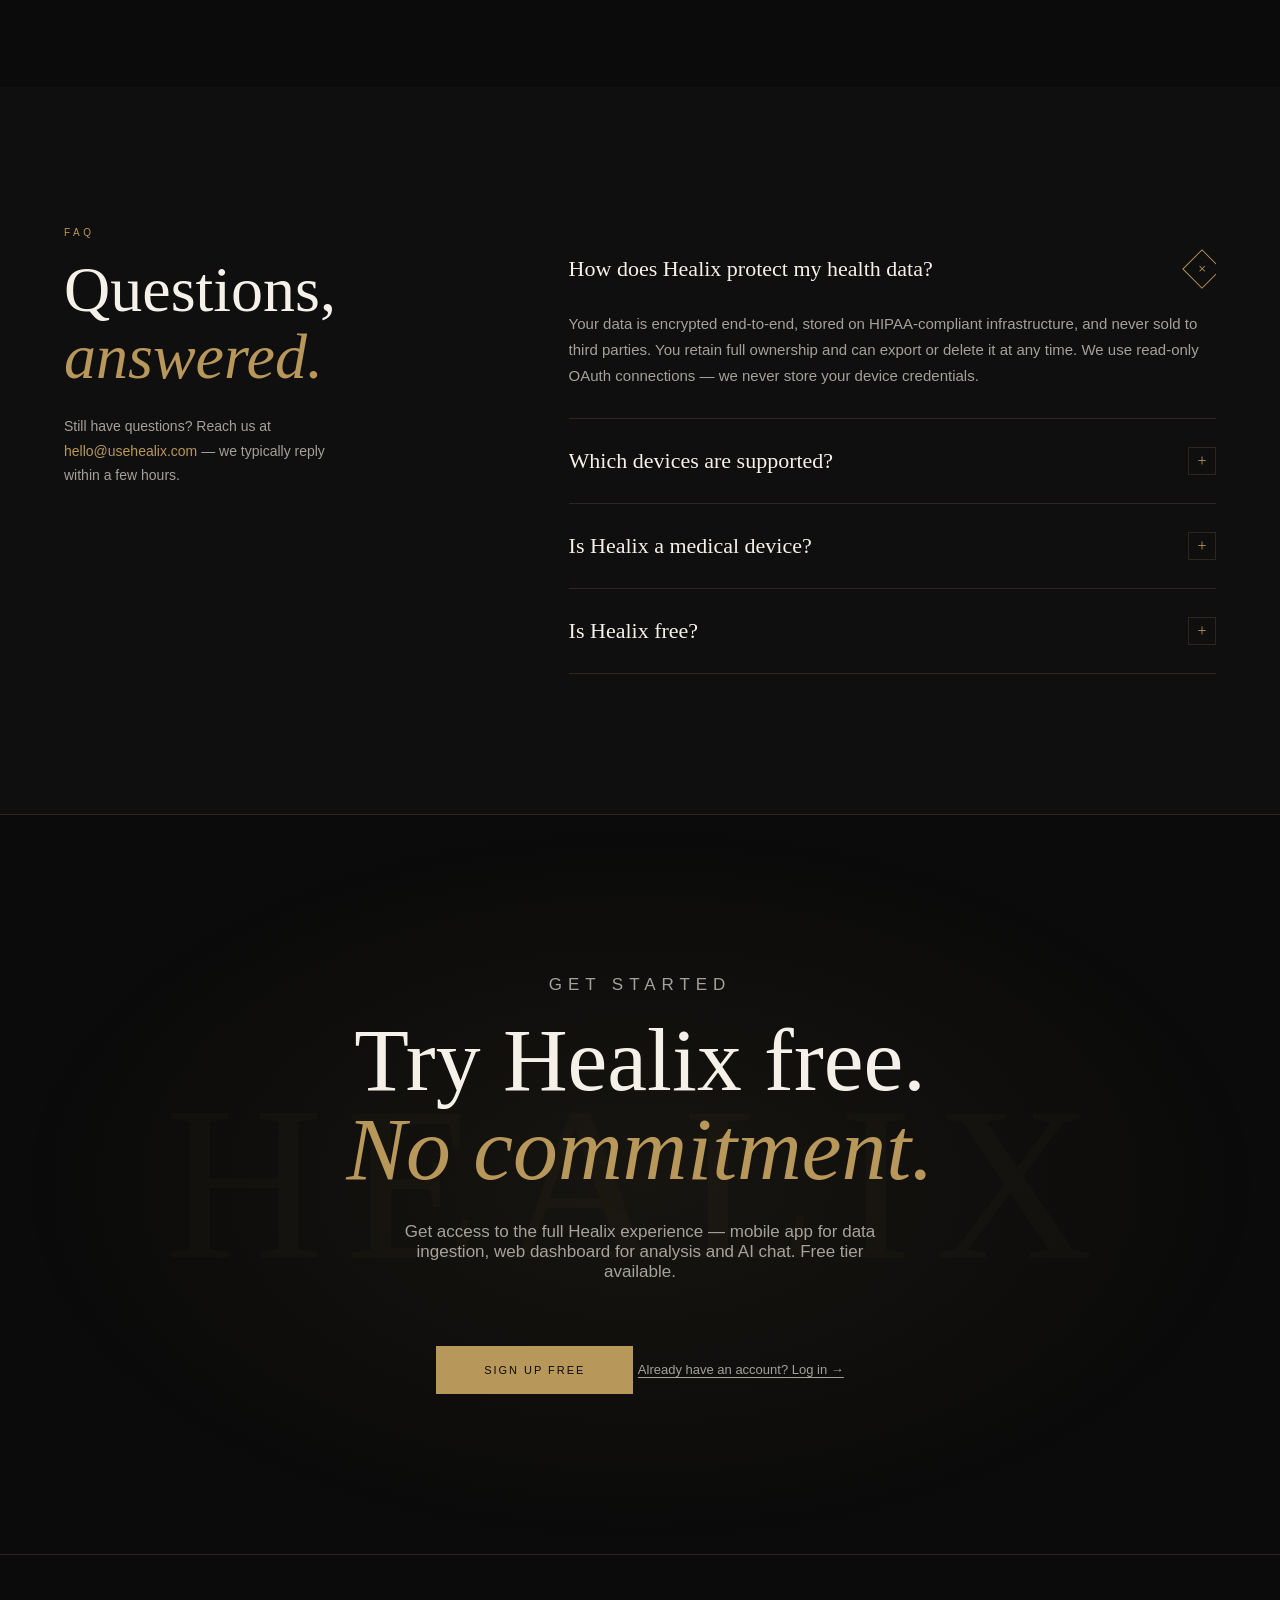
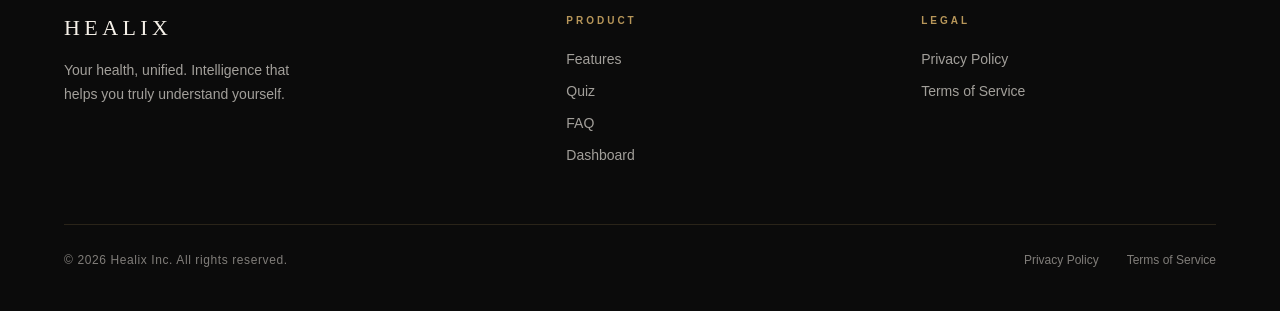
==== commit 6e2668c4: "Reorder integrations: Live on top, add Fitbit, replace emoji with SVG icons - Top row (Live): Apple " ====
--- a/index.html
+++ b/index.html
@@ -378,11 +378,12 @@
       <h2 class="st">What Healix <em>sees</em></h2>
     </div>
     <div class="integ-grid reveal">
-      <div class="ic"><div class="ic-icon">⌚</div><div><div class="ic-name">Apple Watch</div><div class="ic-type">Wearable</div></div><div class="ic-badge">Live</div></div>
-      <div class="ic"><div class="ic-icon">💍</div><div><div class="ic-name">Oura Ring</div><div class="ic-type">Wearable</div></div><div class="ic-badge ic-soon">Coming Soon</div></div>
-      <div class="ic"><div class="ic-icon">💪</div><div><div class="ic-name">Whoop</div><div class="ic-type">Wearable</div></div><div class="ic-badge ic-soon">Coming Soon</div></div>
-      <div class="ic"><div class="ic-icon">🧬</div><div><div class="ic-name">Lab Results</div><div class="ic-type">Health data</div></div><div class="ic-badge">Live</div></div>
-      <div class="ic"><div class="ic-icon">🍎</div><div><div class="ic-name">Apple Health</div><div class="ic-type">Platform</div></div><div class="ic-badge">Live</div></div>
+      <div class="ic"><div class="ic-icon"><svg width="32" height="32" viewBox="0 0 32 32" fill="none"><rect width="32" height="32" rx="7" fill="#1a1a1a" stroke="var(--gold-border)"/><path d="M16 8c-2.5 0-4 1.5-4 3.5 0 1.5.8 2.5 1.5 3.5.7 1 1.5 2 1.5 3.5v2c0 .5.5 1 1 1s1-.5 1-1v-2c0-1.5.8-2.5 1.5-3.5.7-1 1.5-2 1.5-3.5C20 9.5 18.5 8 16 8z" fill="var(--gold)"/></svg></div><div><div class="ic-name">Apple Watch</div><div class="ic-type">Wearable</div></div><div class="ic-badge">Live</div></div>
+      <div class="ic"><div class="ic-icon"><svg width="32" height="32" viewBox="0 0 32 32" fill="none"><rect width="32" height="32" rx="7" fill="#1a1a1a" stroke="var(--gold-border)"/><path d="M16 7l2 4h5l-4 3 1.5 5L16 16l-4.5 3L13 14l-4-3h5z" fill="var(--gold)"/></svg></div><div><div class="ic-name">Apple Health</div><div class="ic-type">Platform</div></div><div class="ic-badge">Live</div></div>
+      <div class="ic"><div class="ic-icon"><svg width="32" height="32" viewBox="0 0 32 32" fill="none"><rect width="32" height="32" rx="7" fill="#1a1a1a" stroke="var(--gold-border)"/><path d="M9 16h3l2-5 4 10 2-5h3" stroke="var(--gold)" stroke-width="2" fill="none" stroke-linecap="round" stroke-linejoin="round"/></svg></div><div><div class="ic-name">Lab Results</div><div class="ic-type">Health Data</div></div><div class="ic-badge">Live</div></div>
+      <div class="ic"><div class="ic-icon"><svg width="32" height="32" viewBox="0 0 32 32" fill="none"><rect width="32" height="32" rx="7" fill="#1a1a1a" stroke="var(--gold-border)"/><circle cx="16" cy="16" r="6" stroke="var(--gold)" stroke-width="2" fill="none"/><circle cx="16" cy="16" r="2" fill="var(--gold)"/></svg></div><div><div class="ic-name">Oura Ring</div><div class="ic-type">Wearable</div></div><div class="ic-badge ic-soon">Coming Soon</div></div>
+      <div class="ic"><div class="ic-icon"><svg width="32" height="32" viewBox="0 0 32 32" fill="none"><rect width="32" height="32" rx="7" fill="#1a1a1a" stroke="var(--gold-border)"/><path d="M11 20V12h2v8h-2zm4 0V14h2v6h-2zm4 0V10h2v10h-2z" fill="var(--gold)"/></svg></div><div><div class="ic-name">Whoop</div><div class="ic-type">Wearable</div></div><div class="ic-badge ic-soon">Coming Soon</div></div>
+      <div class="ic"><div class="ic-icon"><svg width="32" height="32" viewBox="0 0 32 32" fill="none"><rect width="32" height="32" rx="7" fill="#1a1a1a" stroke="var(--gold-border)"/><path d="M12 12a4 4 0 018 0c0 3-4 6-4 8 0-2-4-5-4-8z" stroke="var(--gold)" stroke-width="2" fill="none"/><line x1="14" y1="24" x2="18" y2="24" stroke="var(--gold)" stroke-width="2" stroke-linecap="round"/></svg></div><div><div class="ic-name">Fitbit</div><div class="ic-type">Wearable</div></div><div class="ic-badge ic-soon">Coming Soon</div></div>
     </div>
   </div>
 </section>
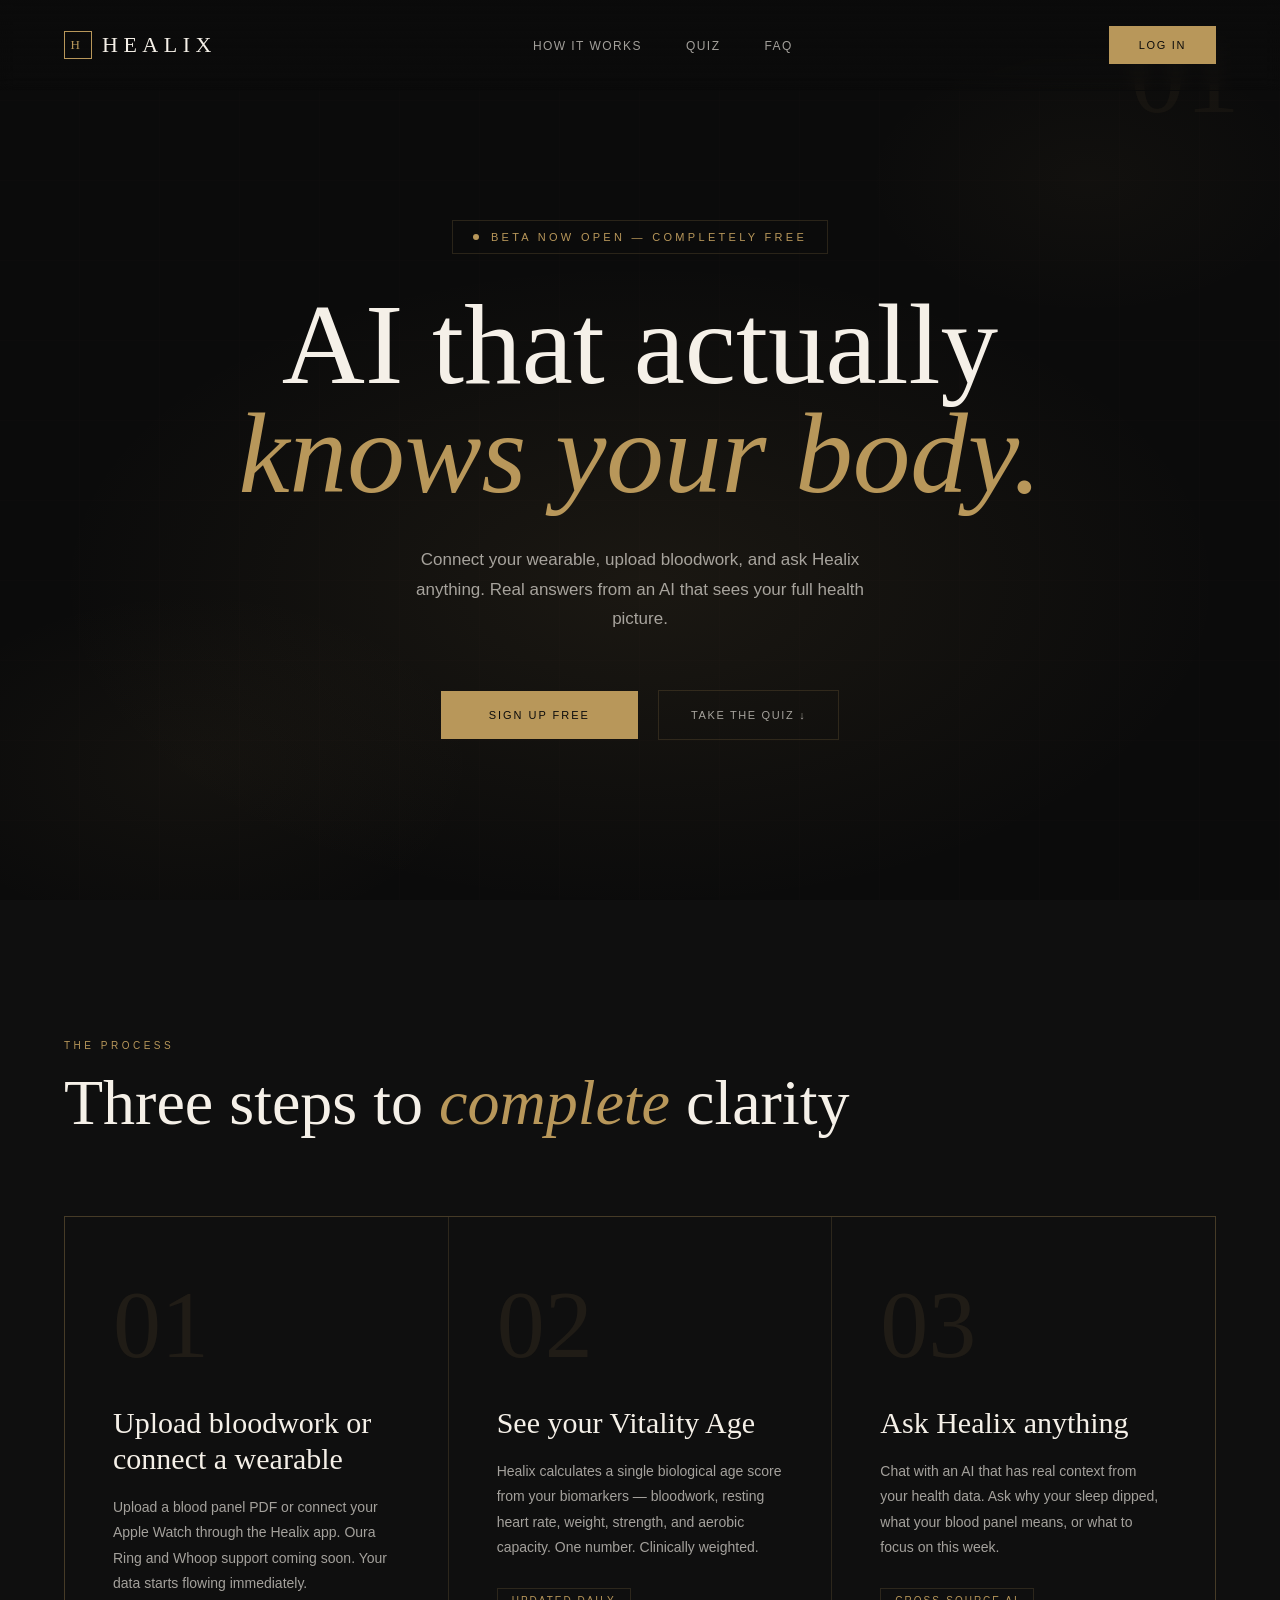
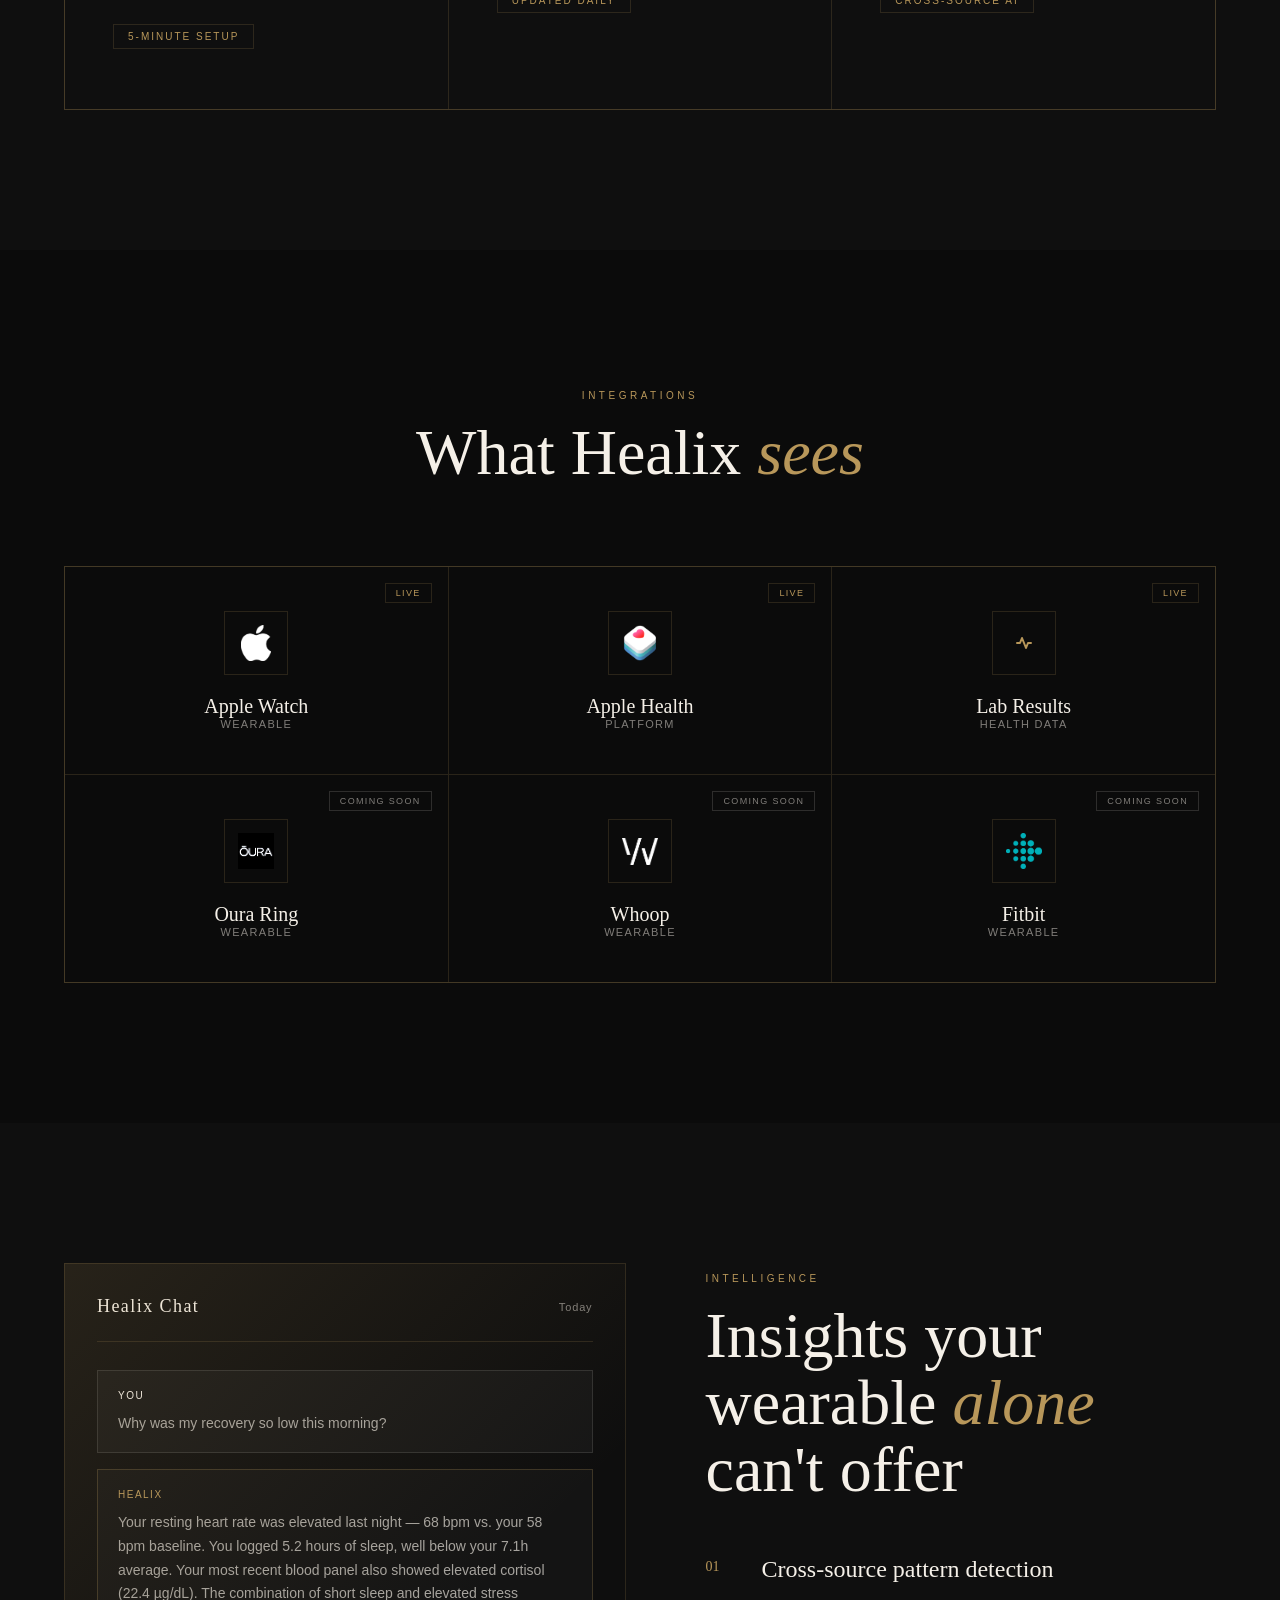
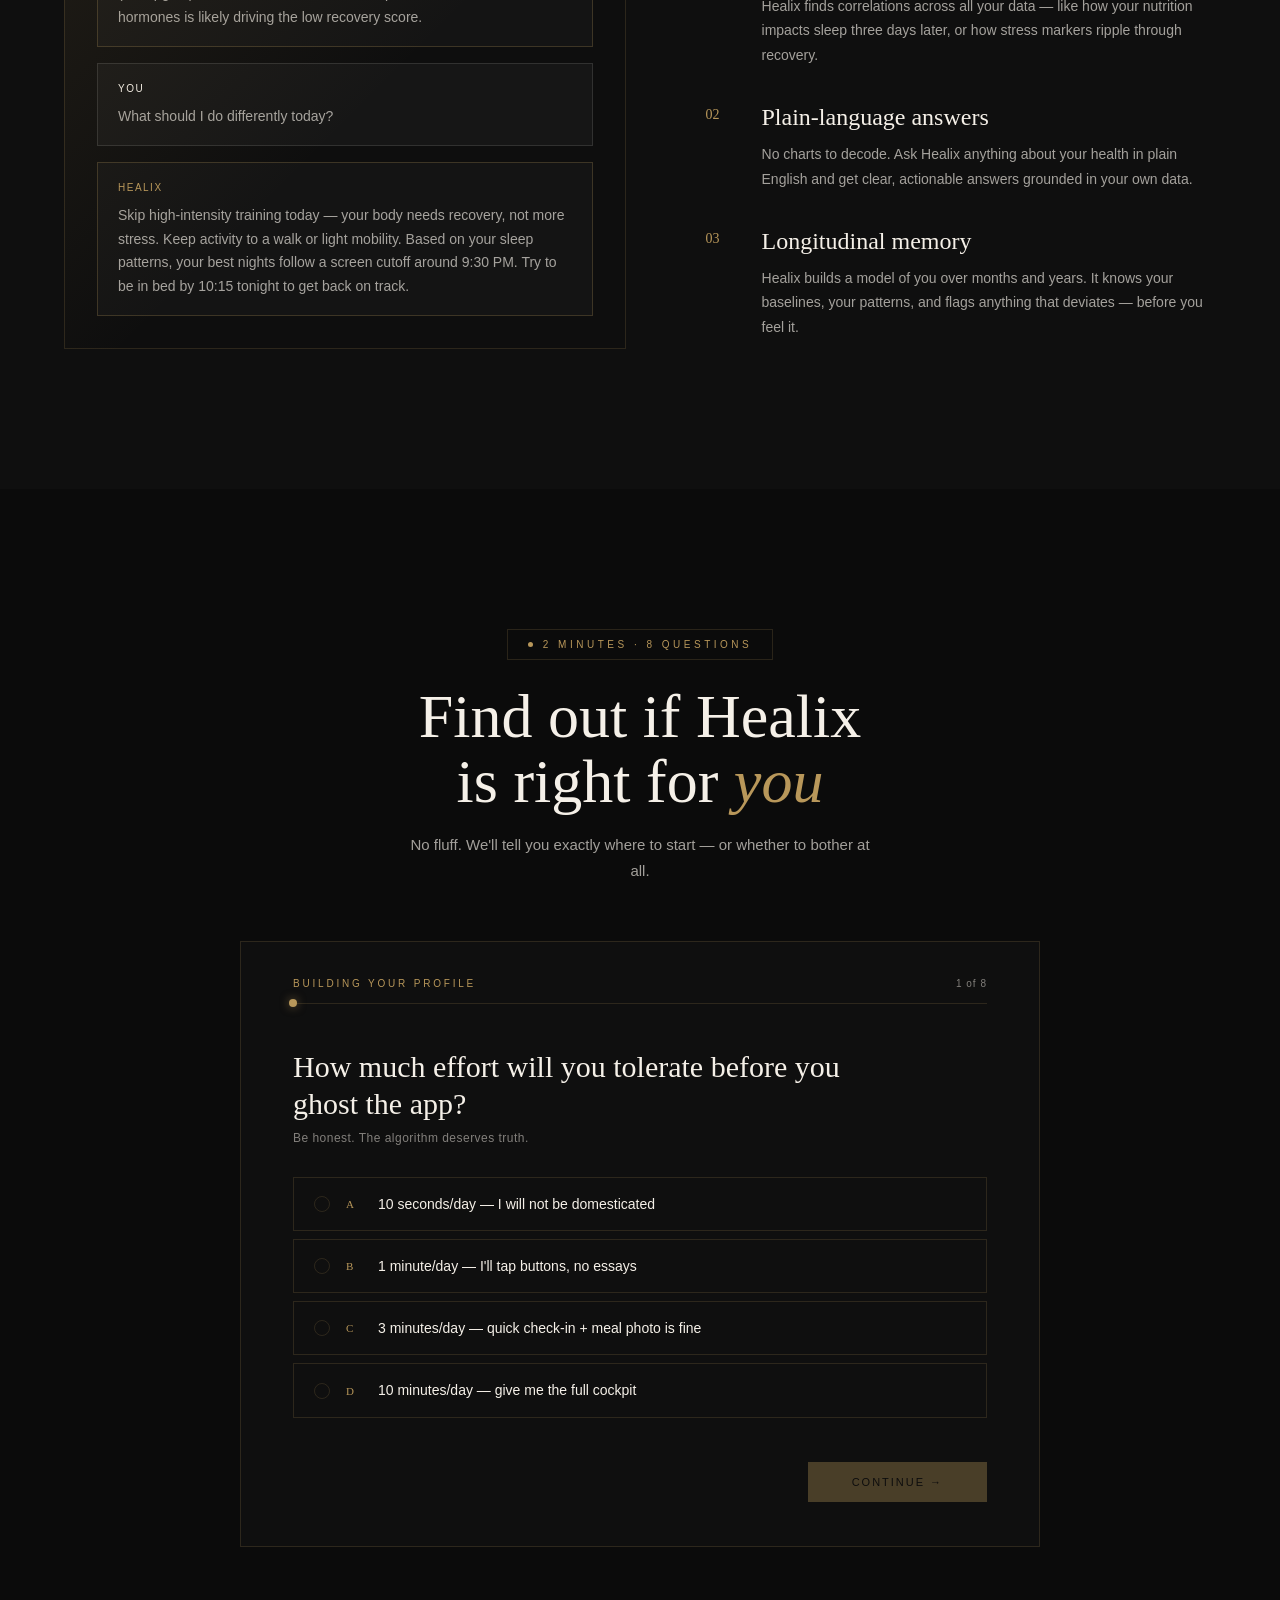
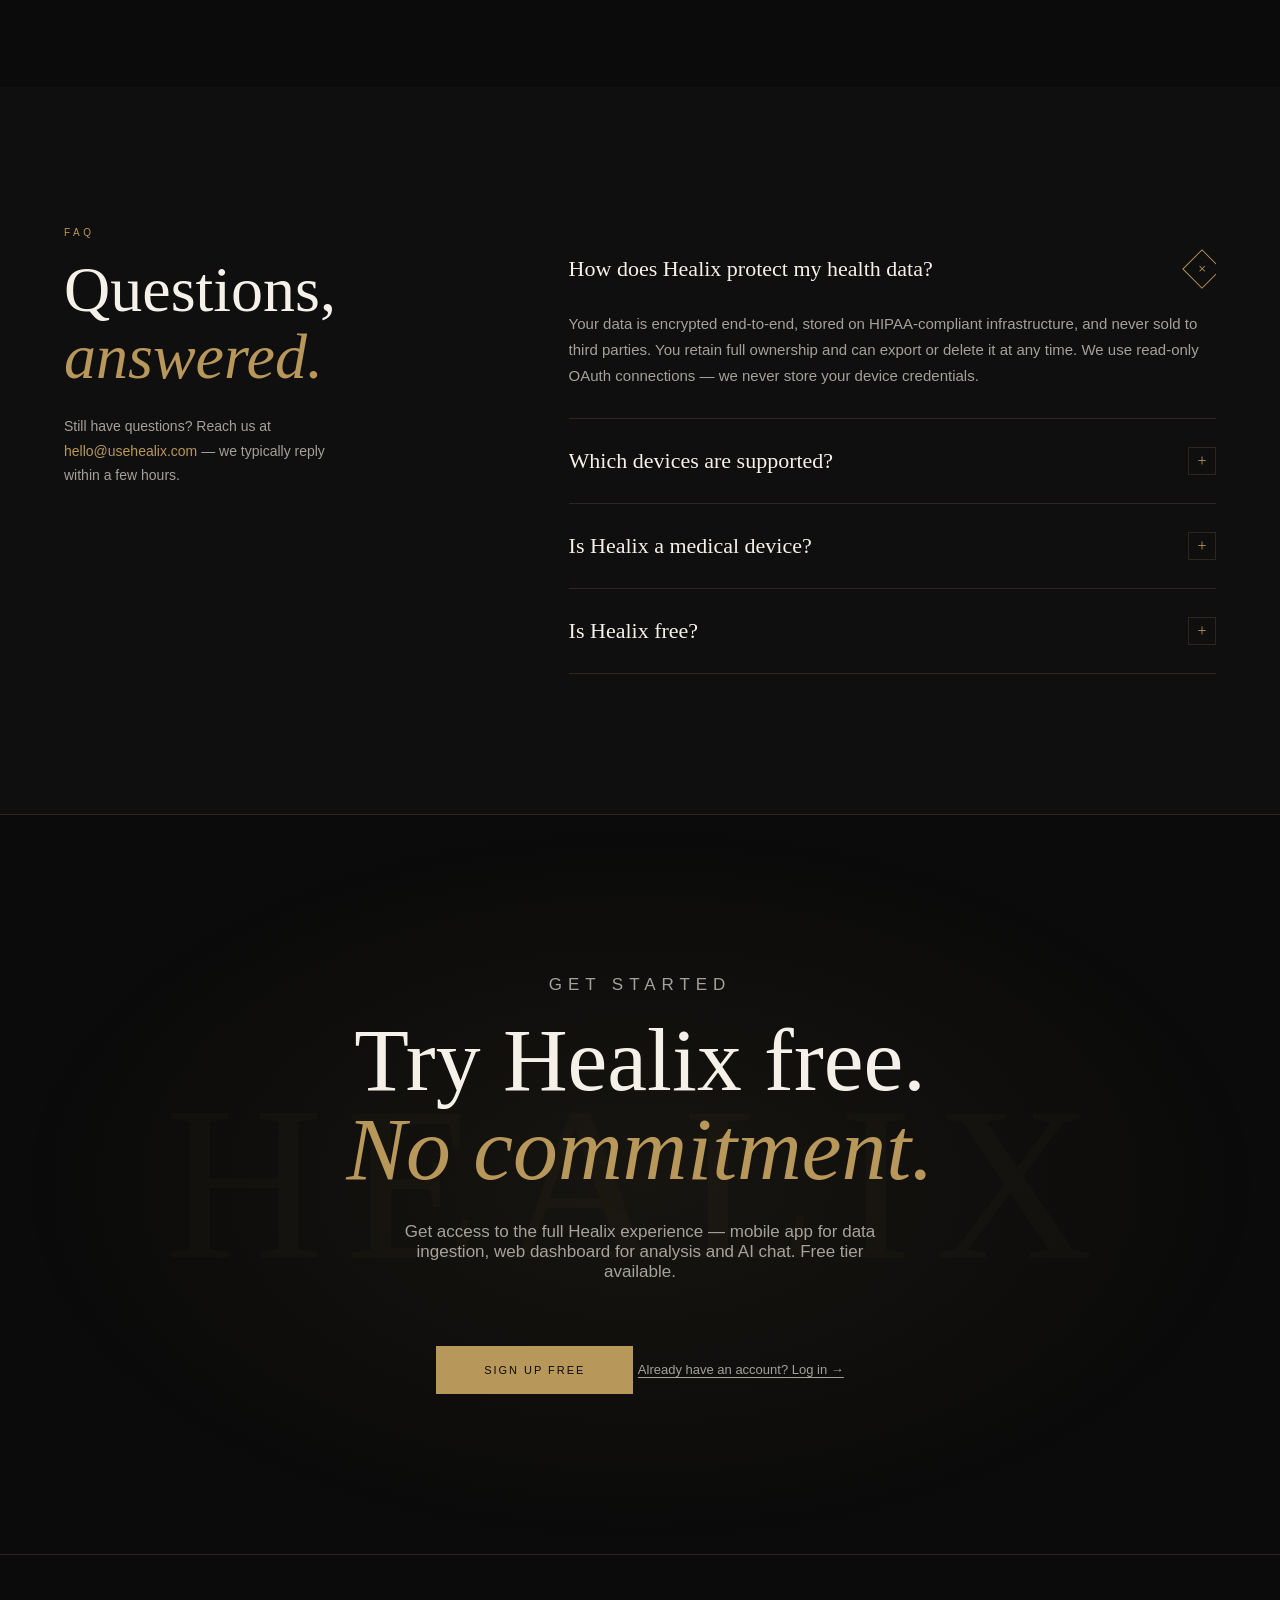
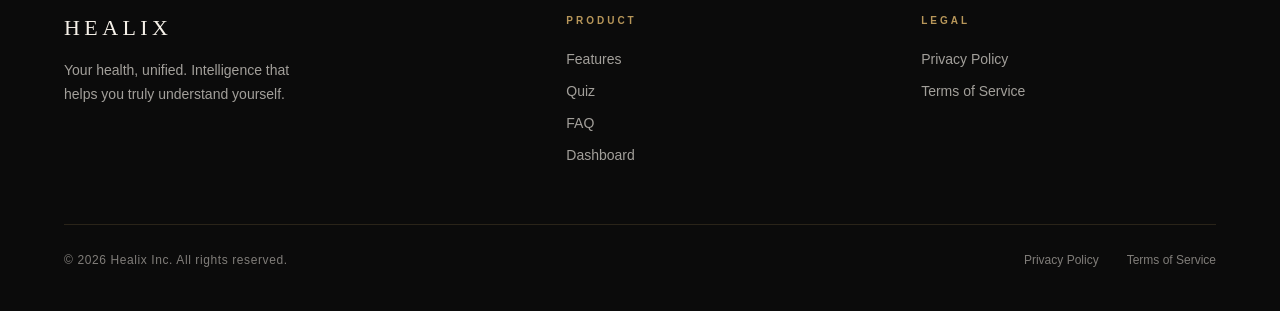
==== commit f377c83c: "Use real brand logos for integrations grid - Apple Watch: white Apple logo - Apple Health: official " ====
--- a/index.html
+++ b/index.html
@@ -378,12 +378,12 @@
       <h2 class="st">What Healix <em>sees</em></h2>
     </div>
     <div class="integ-grid reveal">
-      <div class="ic"><div class="ic-icon"><svg width="32" height="32" viewBox="0 0 32 32" fill="none"><rect width="32" height="32" rx="7" fill="#1a1a1a" stroke="var(--gold-border)"/><path d="M16 8c-2.5 0-4 1.5-4 3.5 0 1.5.8 2.5 1.5 3.5.7 1 1.5 2 1.5 3.5v2c0 .5.5 1 1 1s1-.5 1-1v-2c0-1.5.8-2.5 1.5-3.5.7-1 1.5-2 1.5-3.5C20 9.5 18.5 8 16 8z" fill="var(--gold)"/></svg></div><div><div class="ic-name">Apple Watch</div><div class="ic-type">Wearable</div></div><div class="ic-badge">Live</div></div>
-      <div class="ic"><div class="ic-icon"><svg width="32" height="32" viewBox="0 0 32 32" fill="none"><rect width="32" height="32" rx="7" fill="#1a1a1a" stroke="var(--gold-border)"/><path d="M16 7l2 4h5l-4 3 1.5 5L16 16l-4.5 3L13 14l-4-3h5z" fill="var(--gold)"/></svg></div><div><div class="ic-name">Apple Health</div><div class="ic-type">Platform</div></div><div class="ic-badge">Live</div></div>
-      <div class="ic"><div class="ic-icon"><svg width="32" height="32" viewBox="0 0 32 32" fill="none"><rect width="32" height="32" rx="7" fill="#1a1a1a" stroke="var(--gold-border)"/><path d="M9 16h3l2-5 4 10 2-5h3" stroke="var(--gold)" stroke-width="2" fill="none" stroke-linecap="round" stroke-linejoin="round"/></svg></div><div><div class="ic-name">Lab Results</div><div class="ic-type">Health Data</div></div><div class="ic-badge">Live</div></div>
-      <div class="ic"><div class="ic-icon"><svg width="32" height="32" viewBox="0 0 32 32" fill="none"><rect width="32" height="32" rx="7" fill="#1a1a1a" stroke="var(--gold-border)"/><circle cx="16" cy="16" r="6" stroke="var(--gold)" stroke-width="2" fill="none"/><circle cx="16" cy="16" r="2" fill="var(--gold)"/></svg></div><div><div class="ic-name">Oura Ring</div><div class="ic-type">Wearable</div></div><div class="ic-badge ic-soon">Coming Soon</div></div>
-      <div class="ic"><div class="ic-icon"><svg width="32" height="32" viewBox="0 0 32 32" fill="none"><rect width="32" height="32" rx="7" fill="#1a1a1a" stroke="var(--gold-border)"/><path d="M11 20V12h2v8h-2zm4 0V14h2v6h-2zm4 0V10h2v10h-2z" fill="var(--gold)"/></svg></div><div><div class="ic-name">Whoop</div><div class="ic-type">Wearable</div></div><div class="ic-badge ic-soon">Coming Soon</div></div>
-      <div class="ic"><div class="ic-icon"><svg width="32" height="32" viewBox="0 0 32 32" fill="none"><rect width="32" height="32" rx="7" fill="#1a1a1a" stroke="var(--gold-border)"/><path d="M12 12a4 4 0 018 0c0 3-4 6-4 8 0-2-4-5-4-8z" stroke="var(--gold)" stroke-width="2" fill="none"/><line x1="14" y1="24" x2="18" y2="24" stroke="var(--gold)" stroke-width="2" stroke-linecap="round"/></svg></div><div><div class="ic-name">Fitbit</div><div class="ic-type">Wearable</div></div><div class="ic-badge ic-soon">Coming Soon</div></div>
+      <div class="ic"><div class="ic-icon"><img src="assets/logos/apple-watch.png" alt="Apple Watch" style="width:36px;height:36px;object-fit:contain;"></div><div><div class="ic-name">Apple Watch</div><div class="ic-type">Wearable</div></div><div class="ic-badge">Live</div></div>
+      <div class="ic"><div class="ic-icon"><img src="assets/logos/apple-health.png" alt="Apple Health" style="width:36px;height:36px;object-fit:contain;"></div><div><div class="ic-name">Apple Health</div><div class="ic-type">Platform</div></div><div class="ic-badge">Live</div></div>
+      <div class="ic"><div class="ic-icon"><svg width="32" height="32" viewBox="0 0 32 32" fill="none"><path d="M9 16h3l2-5 4 10 2-5h3" stroke="var(--gold)" stroke-width="2" fill="none" stroke-linecap="round" stroke-linejoin="round"/></svg></div><div><div class="ic-name">Lab Results</div><div class="ic-type">Health Data</div></div><div class="ic-badge">Live</div></div>
+      <div class="ic"><div class="ic-icon"><img src="assets/logos/oura.png" alt="Oura Ring" style="width:36px;height:36px;object-fit:contain;filter:invert(1) brightness(2);"></div><div><div class="ic-name">Oura Ring</div><div class="ic-type">Wearable</div></div><div class="ic-badge ic-soon">Coming Soon</div></div>
+      <div class="ic"><div class="ic-icon"><img src="assets/logos/whoop.png" alt="Whoop" style="width:36px;height:36px;object-fit:contain;"></div><div><div class="ic-name">Whoop</div><div class="ic-type">Wearable</div></div><div class="ic-badge ic-soon">Coming Soon</div></div>
+      <div class="ic"><div class="ic-icon"><img src="assets/logos/fitbit.png" alt="Fitbit" style="width:36px;height:36px;object-fit:contain;"></div><div><div class="ic-name">Fitbit</div><div class="ic-type">Wearable</div></div><div class="ic-badge ic-soon">Coming Soon</div></div>
     </div>
   </div>
 </section>
